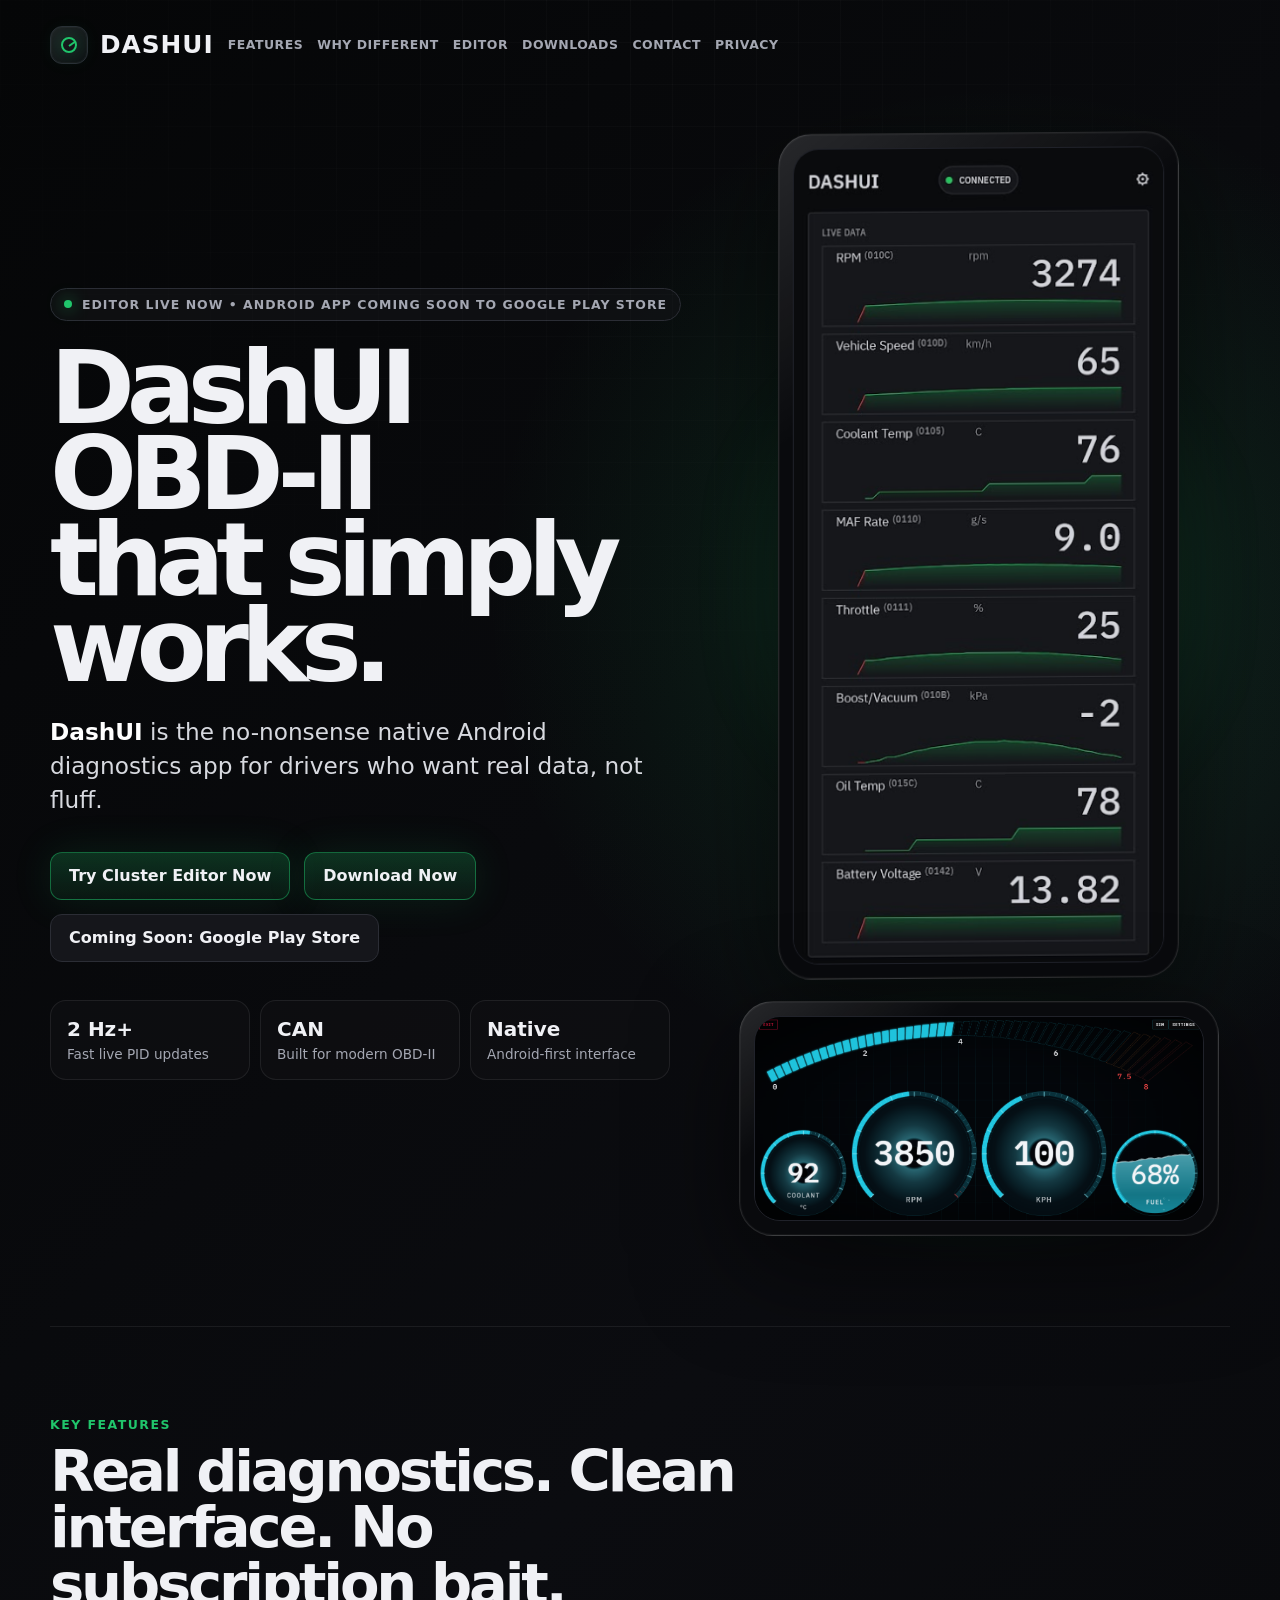
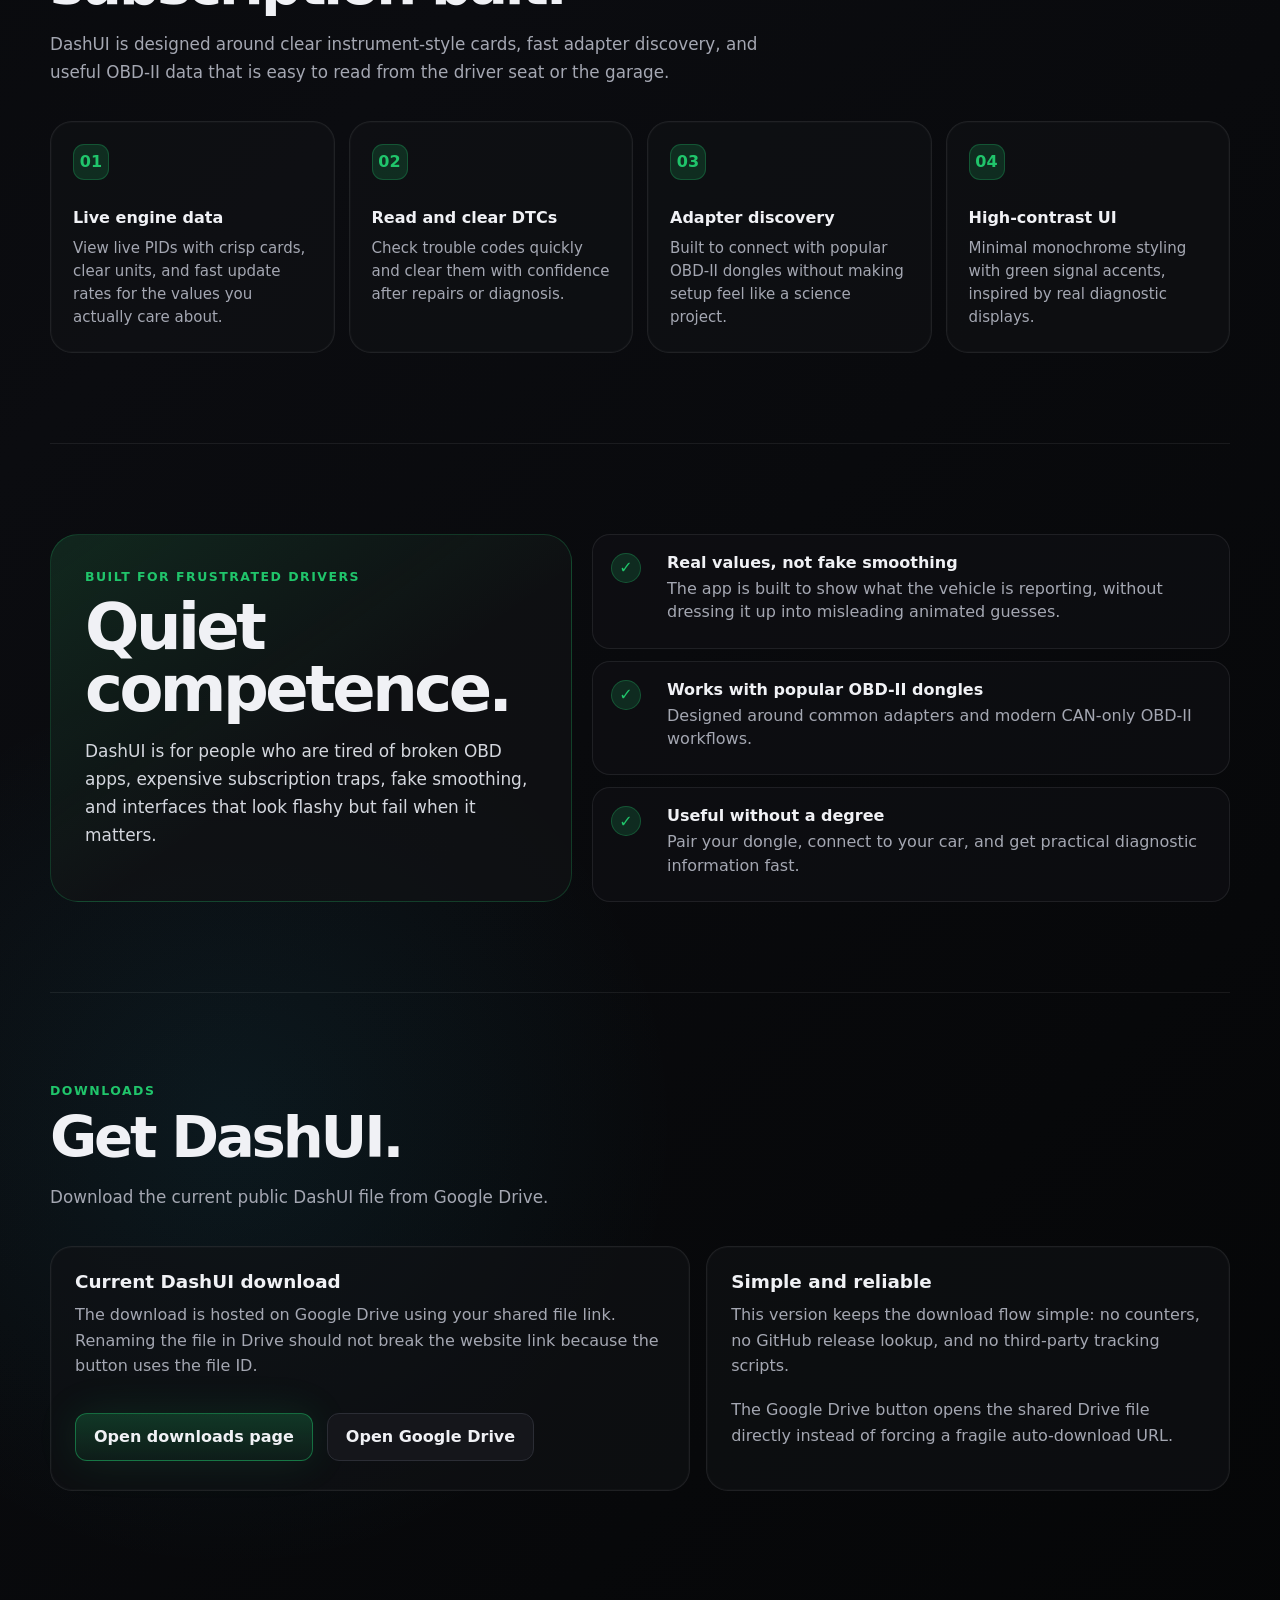
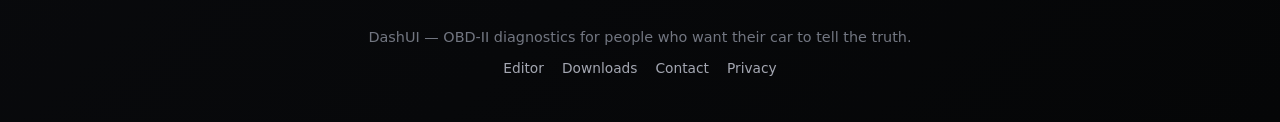
==== index.html @ c62be1a9 "Backup before website redesign - greyscale theme unification" ====
<!DOCTYPE html>
<html lang="en">
<head>
  <meta charset="UTF-8" />
  <meta name="viewport" content="width=device-width, initial-scale=1.0" />
  <title>DashUI — OBD-II Diagnostics</title>
  <meta name="description" content="DashUI is a native Android OBD-II diagnostics app coming soon to Google Play Store." />
  <style>
    :root {
      --bg: #08090b;
      --panel: #111216;
      --panel-2: #17181d;
      --line: #2b2d35;
      --line-soft: rgba(255,255,255,0.08);
      --text: #f0f1f5;
      --muted: #a4a7b2;
      --dim: #727681;
      --green: #20c56b;
      --green-soft: rgba(32,197,107,0.17);
      --cyan: #2fc8ef;
      --cyan-soft: rgba(47,200,239,.16);
      --red: #ef4a4a;
      --shadow: 0 30px 100px rgba(0,0,0,.55);
      --radius: 22px;
    }

    * { box-sizing: border-box; }
    html { scroll-behavior: auto; }

    body {
      margin: 0;
      min-height: 100vh;
      font-family: Inter, ui-sans-serif, system-ui, -apple-system, BlinkMacSystemFont, "Segoe UI", Roboto, Arial, sans-serif;
      color: var(--text);
      background:
        radial-gradient(circle at 78% 18%, rgba(32,197,107,.16), transparent 32rem),
        radial-gradient(circle at 18% 82%, rgba(47,200,239,.08), transparent 28rem),
        linear-gradient(135deg, #050607 0%, #0b0c10 45%, #050607 100%);
      overflow-x: hidden;
    }

    body::before {
      content: "";
      position: fixed;
      inset: 0;
      pointer-events: none;
      background-image:
        linear-gradient(rgba(255,255,255,.025) 1px, transparent 1px),
        linear-gradient(90deg, rgba(255,255,255,.025) 1px, transparent 1px);
      background-size: 42px 42px;
      mask-image: radial-gradient(circle at top, black, transparent 78%);
    }

    button, .button, [role="button"] {
      pointer-events: none !important;
      cursor: default !important;
      text-decoration: none;
      transition: none !important;
      transform: none !important;
      user-select: none;
      color: inherit;
    }

    a {
      color: inherit;
      text-decoration: none;
    }

    nav a,
    .button[href],
    .footer-links a {
      pointer-events: auto !important;
      cursor: pointer !important;
      user-select: auto;
      transition: none !important;
      transform: none !important;
    }

    nav a.active,
    nav a:hover,
    .footer-links a:hover {
      color: var(--green);
    }

    .page {
      width: min(1180px, calc(100% - 36px));
      margin: 0 auto;
    }

    header {
      display: flex;
      align-items: center;
      justify-content: flex-start;
      gap: 14px;
      padding: 26px 0;
      position: relative;
      z-index: 4;
    }

    .brand {
      display: flex;
      align-items: center;
      gap: 12px;
      letter-spacing: .04em;
      font-weight: 900;
      font-size: clamp(1.3rem, 2vw, 1.55rem);
      line-height: 1;
      flex: 0 0 auto;
    }

    .mark {
      width: 38px;
      height: 38px;
      border: 1px solid var(--line);
      border-radius: 12px;
      background: linear-gradient(145deg, rgba(255,255,255,.07), transparent), #0d0e12;
      display: grid;
      place-items: center;
      box-shadow: inset 0 0 0 1px rgba(255,255,255,.03);
    }

    .mark span {
      width: 16px;
      height: 16px;
      border-radius: 50%;
      border: 2px solid var(--green);
      box-shadow: 0 0 22px rgba(32,197,107,.45);
      position: relative;
    }

    .mark span::after {
      content: "";
      position: absolute;
      left: 50%;
      top: 50%;
      width: 7px;
      height: 2px;
      background: var(--green);
      transform-origin: left center;
      transform: rotate(-35deg);
    }

    nav {
      display: flex;
      flex-wrap: wrap;
      align-items: center;
      justify-content: flex-start;
      gap: 6px 14px;
      color: var(--muted);
      font-size: .78rem;
      line-height: 1;
      max-width: min(650px, calc(100% - 150px));
      font-weight: 850;
      letter-spacing: .04em;
      text-transform: uppercase;
    }

    nav a {
      white-space: nowrap;
    }

    .hero {
      min-height: calc(100vh - 92px);
      display: grid;
      grid-template-columns: 1.02fr .98fr;
      gap: 56px;
      align-items: center;
      padding: 42px 0 90px;
    }

    .eyebrow {
      width: max-content;
      display: flex;
      align-items: center;
      gap: 10px;
      padding: 8px 13px;
      border: 1px solid var(--line);
      border-radius: 999px;
      background: rgba(17,18,22,.72);
      color: var(--muted);
      font-size: .78rem;
      font-weight: 700;
      letter-spacing: .08em;
      text-transform: uppercase;
      margin-bottom: 24px;
    }

    .dot {
      width: 8px;
      height: 8px;
      border-radius: 50%;
      background: var(--green);
      box-shadow: 0 0 16px rgba(32,197,107,.7);
    }

    h1 {
      margin: 0;
      font-size: clamp(3.4rem, 8vw, 7.8rem);
      letter-spacing: -.08em;
      line-height: .84;
      text-transform: none;
    }

    .subline {
      margin: 26px 0 0;
      max-width: 650px;
      color: #d7d9df;
      font-size: clamp(1.1rem, 2vw, 1.45rem);
      line-height: 1.48;
    }

    .subline strong { color: #fff; }

    .actions {
      display: flex;
      flex-wrap: wrap;
      gap: 14px;
      margin-top: 34px;
    }

    .button {
      display: inline-flex;
      align-items: center;
      justify-content: center;
      gap: 10px;
      min-height: 48px;
      padding: 0 18px;
      border-radius: 12px;
      border: 1px solid var(--line);
      background: #15161b;
      color: var(--text);
      font-weight: 750;
    }

    .button.primary {
      border-color: rgba(32,197,107,.46);
      background: linear-gradient(180deg, rgba(32,197,107,.22), rgba(32,197,107,.08));
      box-shadow: 0 0 42px rgba(32,197,107,.12);
    }

    .stats {
      display: grid;
      grid-template-columns: repeat(3, 1fr);
      gap: 10px;
      margin-top: 38px;
      max-width: 620px;
    }

    .stat {
      border: 1px solid var(--line-soft);
      border-radius: 16px;
      padding: 16px;
      background: rgba(17,18,22,.54);
    }

    .stat b {
      display: block;
      font-size: 1.25rem;
      margin-bottom: 4px;
    }

    .stat span {
      display: block;
      color: var(--muted);
      font-size: .85rem;
      line-height: 1.35;
    }

    .preview-stack {
      display: grid;
      gap: 18px;
      align-items: start;
    }

    .phone-wrap {
      display: flex;
      justify-content: center;
      perspective: 1400px;
    }

    .phone-glow { position: relative; }
    .phone-glow::before {
      content: "";
      position: absolute;
      inset: 9% -11% 3%;
      background: radial-gradient(circle, rgba(32,197,107,.2), transparent 62%);
      filter: blur(24px);
      z-index: -1;
    }

    .phone {
      width: min(405px, 86vw);
      border-radius: 34px;
      padding: 14px;
      background: linear-gradient(145deg, rgba(255,255,255,.12), transparent 28%), #090a0d;
      border: 1px solid rgba(255,255,255,.12);
      box-shadow: var(--shadow), inset 0 0 0 1px rgba(255,255,255,.04);
      transform: rotateX(3deg) rotateY(-8deg);
    }

    .screen {
      border-radius: 26px;
      overflow: hidden;
      background: #0a0b0e;
      border: 1px solid #20222a;
      display: block;
      width: 100%;
      height: auto;
    }

    .cluster-card {
      border-radius: 28px;
      padding: 14px;
      background:
        linear-gradient(180deg, rgba(255,255,255,.06), transparent 20%),
        linear-gradient(145deg, rgba(47,200,239,.08), transparent 36%),
        rgba(9,10,13,.96);
      border: 1px solid rgba(47,200,239,.16);
      box-shadow: var(--shadow), inset 0 0 0 1px rgba(255,255,255,.03);
      overflow: hidden;
    }

    .cluster-card img {
      display: block;
      width: 100%;
      height: auto;
      border-radius: 18px;
      border: 1px solid rgba(255,255,255,.04);
      background: #030508;
    }

    .cluster-card img[src*="dashui-phone-cluster-preview"] {
      border: none;
      background: transparent;
      box-shadow: 0 24px 80px rgba(0,0,0,.45);
    }

    .phone.secondary-phone {
      width: min(480px, 96vw);
      transform: none;
    }

    .preview-stack .phone-wrap + .phone-wrap {
      margin-top: 4px;
    }

    .screen.landscape-screen {
      aspect-ratio: 1280 / 583;
      object-fit: cover;
      background: #020508;
    }

    section {
      padding: 90px 0;
      border-top: 1px solid rgba(255,255,255,.07);
    }

    .section-head {
      max-width: 760px;
      margin-bottom: 34px;
    }

    .section-kicker {
      color: var(--green);
      text-transform: uppercase;
      letter-spacing: .12em;
      font-size: .78rem;
      font-weight: 800;
      margin-bottom: 12px;
    }

    h2 {
      margin: 0;
      font-size: clamp(2rem, 4.5vw, 4rem);
      line-height: .98;
      letter-spacing: -.055em;
    }

    .section-head p {
      color: var(--muted);
      font-size: 1.05rem;
      line-height: 1.65;
      margin: 18px 0 0;
    }

    .grid {
      display: grid;
      grid-template-columns: repeat(4, 1fr);
      gap: 14px;
    }

    .feature {
      border: 1px solid var(--line-soft);
      border-radius: var(--radius);
      background: rgba(17,18,22,.62);
      padding: 22px;
      min-height: 220px;
      box-shadow: inset 0 0 0 1px rgba(255,255,255,.02);
    }

    .feature .icon {
      width: 36px;
      height: 36px;
      border-radius: 11px;
      background: var(--green-soft);
      border: 1px solid rgba(32,197,107,.27);
      display: grid;
      place-items: center;
      margin-bottom: 28px;
      color: var(--green);
      font-weight: 900;
    }

    .feature h3 {
      margin: 0 0 10px;
      font-size: 1rem;
    }

    .feature p {
      margin: 0;
      color: var(--muted);
      line-height: 1.55;
      font-size: .94rem;
    }

    .split {
      display: grid;
      grid-template-columns: .9fr 1.1fr;
      gap: 20px;
      align-items: stretch;
    }

    .callout {
      border: 1px solid rgba(32,197,107,.22);
      border-radius: 28px;
      padding: 34px;
      background: linear-gradient(145deg, rgba(32,197,107,.13), transparent 55%), rgba(17,18,22,.72);
    }

    .callout h2 { font-size: clamp(2.2rem, 5vw, 5.2rem); }
    .callout p { color: #d4d7de; line-height: 1.65; font-size: 1.06rem; }

    .bullet-panel {
      display: grid;
      gap: 12px;
    }

    .truth-row {
      display: grid;
      grid-template-columns: 42px 1fr;
      gap: 14px;
      padding: 18px;
      border: 1px solid var(--line-soft);
      border-radius: 18px;
      background: rgba(17,18,22,.55);
    }

    .truth-row b { display: block; margin-bottom: 5px; }
    .truth-row span { color: var(--muted); line-height: 1.48; }

    .check {
      width: 30px;
      height: 30px;
      border-radius: 50%;
      background: var(--green-soft);
      border: 1px solid rgba(32,197,107,.28);
      display: grid;
      place-items: center;
      color: var(--green);
      font-weight: 900;
    }

    .contact-card {
      border-radius: 34px;
      border: 1px solid var(--line-soft);
      background: linear-gradient(145deg, rgba(255,255,255,.07), transparent 40%), #111216;
      padding: clamp(26px, 5vw, 54px);
      text-align: center;
      box-shadow: var(--shadow);
    }

    .coming {
      display: inline-flex;
      align-items: center;
      gap: 10px;
      padding: 9px 14px;
      border-radius: 999px;
      background: rgba(32,197,107,.13);
      border: 1px solid rgba(32,197,107,.3);
      color: #dfffee;
      font-size: .82rem;
      text-transform: uppercase;
      letter-spacing: .08em;
      font-weight: 850;
      margin-bottom: 22px;
    }

    .contact-card h2 { margin-bottom: 18px; }
    .contact-card p {
      max-width: 720px;
      margin: 0 auto 28px;
      color: var(--muted);
      line-height: 1.65;
      font-size: 1.08rem;
    }

    .contact-links {
      display: flex;
      flex-wrap: wrap;
      justify-content: center;
      gap: 12px;
    }

    footer {
      color: var(--dim);
      padding: 34px 0 46px;
      text-align: center;
      font-size: .9rem;
    }

    .footer-links {
      display: flex;
      justify-content: center;
      gap: 18px;
      flex-wrap: wrap;
      margin-top: 12px;
      color: var(--muted);
      font-size: .86rem;
    }


    .download-panel {
      display: grid;
      grid-template-columns: minmax(0, 1.1fr) minmax(260px, 0.9fr);
      gap: 16px;
      align-items: stretch;
    }

    .download-card,
    .download-meta-card {
      border: 1px solid var(--line-soft);
      border-radius: var(--radius);
      background: rgba(17,18,22,.62);
      padding: 24px;
      box-shadow: inset 0 0 0 1px rgba(255,255,255,.02);
    }

    .download-card h3,
    .download-meta-card h3 {
      margin: 0 0 10px;
      font-size: 1.15rem;
    }

    .download-card p,
    .download-meta-card p {
      color: var(--muted);
      line-height: 1.6;
      margin: 0 0 18px;
    }

    .download-stats {
      display: grid;
      grid-template-columns: repeat(2, minmax(0, 1fr));
      gap: 10px;
      margin: 18px 0 0;
    }

    .download-stat {
      border: 1px solid var(--line-soft);
      border-radius: 16px;
      padding: 14px;
      background: rgba(0,0,0,.18);
    }

    .download-stat b {
      display: block;
      font-size: 1.2rem;
      margin-bottom: 3px;
      color: var(--green);
    }

    .download-stat span {
      color: var(--muted);
      font-size: .85rem;
    }

    @media (max-width: 760px) {
      .download-panel { grid-template-columns: 1fr; }
      .download-stats { grid-template-columns: 1fr; }
    }
@media (max-width: 960px) {
      header {
        gap: 12px;
      }

      nav {
        display: flex;
        max-width: calc(100% - 150px);
        gap: 6px 12px;
        font-size: .74rem;
      }

      .hero { grid-template-columns: 1fr; padding-top: 34px; gap: 46px; min-height: auto; }
      .phone { transform: none; }
      .grid { grid-template-columns: repeat(2, 1fr); }
      .split { grid-template-columns: 1fr; }
      .preview-stack { max-width: 780px; margin: 0 auto; }
    }

    @media (max-width: 760px) {
      .hero { padding-bottom: 66px; }
      h1 { font-size: clamp(3rem, 16vw, 5.4rem); }
      .subline { font-size: 1.05rem; }
      .phone { width: min(405px, 94vw); padding: 10px; }
      .cluster-card { padding: 10px; border-radius: 22px; }
    }

    @media (max-width: 620px) {
      .page { width: min(100% - 24px, 1180px); }
      header { padding-top: 18px; }
      .brand { font-size: 1.18rem; }
      nav {
        max-width: calc(100% - 142px);
        gap: 5px 10px;
        font-size: .7rem;
      }
      .stats { grid-template-columns: 1fr; }
      .grid { grid-template-columns: 1fr; }
      section { padding: 64px 0; }
      .actions .button, .contact-links .button { width: 100%; }
    }

    @media (max-width: 500px) {
      header {
        flex-direction: column;
        align-items: flex-start;
        gap: 12px;
      }

      nav {
        max-width: 100%;
        font-size: .72rem;
      }
    }

    @media (max-width: 420px) {
      .page { width: min(100% - 18px, 1180px); }
      .eyebrow { width: 100%; justify-content: center; font-size: .68rem; }
      h1 { font-size: clamp(2.65rem, 17vw, 4.6rem); }
      .phone { width: 100%; }
      .feature, .callout, .truth-row { padding: 18px; }
      .contact-card { border-radius: 24px; }
    }
  

    /* ============== uniform DashUI site header ============== */
    .site-header {
      display: block;
      position: relative;
      top: auto;
      z-index: 40;
      width: 100%;
      padding: 0;
      margin: 0;
      background: transparent;
      border: 0;
      backdrop-filter: none;
      -webkit-backdrop-filter: none;
      box-shadow: none;
      font-family: Inter, ui-sans-serif, system-ui, -apple-system, BlinkMacSystemFont, "Segoe UI", Roboto, Arial, sans-serif;
    }

    .site-header-inner {
      width: min(1180px, calc(100% - 36px));
      max-width: none;
      margin: 0 auto;
      padding: 26px 0;
      display: flex;
      align-items: center;
      justify-content: flex-start;
      gap: 14px;
    }

    .site-brand {
      display: inline-flex;
      align-items: center;
      gap: 12px;
      color: var(--text);
      text-decoration: none;
      letter-spacing: 0.04em;
      font-weight: 900;
      font-size: clamp(1.3rem, 2vw, 1.55rem);
      line-height: 1;
      flex: 0 0 auto;
      white-space: nowrap;
      pointer-events: auto !important;
      cursor: pointer !important;
    }

    .site-mark {
      width: 38px;
      height: 38px;
      border: 1px solid var(--line, var(--divider, #2b2d35));
      border-radius: 12px;
      background: linear-gradient(145deg, rgba(255,255,255,.07), transparent), #0d0e12;
      display: grid;
      place-items: center;
      box-shadow: inset 0 0 0 1px rgba(255,255,255,.03);
      flex: 0 0 auto;
    }

    .site-mark span {
      width: 16px;
      height: 16px;
      border-radius: 50%;
      border: 2px solid var(--green, var(--accent, #20c56b));
      box-shadow: 0 0 22px color-mix(in srgb, var(--green, var(--accent, #20c56b)) 45%, transparent);
      position: relative;
    }

    .site-mark span::after {
      content: "";
      position: absolute;
      left: 50%;
      top: 50%;
      width: 7px;
      height: 2px;
      background: var(--green, var(--accent, #20c56b));
      transform-origin: left center;
      transform: rotate(-35deg);
    }

    .site-nav {
      display: flex;
      flex-wrap: wrap;
      align-items: center;
      justify-content: flex-start;
      gap: 6px 14px;
      max-width: min(650px, calc(100% - 150px));
      color: var(--muted);
      font-size: 0.78rem;
      line-height: 1;
      font-weight: 850;
      letter-spacing: 0.04em;
      text-transform: uppercase;
    }

    .site-nav a {
      display: inline-flex;
      align-items: center;
      color: inherit;
      text-decoration: none;
      white-space: nowrap;
      padding: 0;
      border: 0;
      border-radius: 0;
      background: transparent;
      transition: none;
      transform: none;
    }

    .site-nav a:hover,
    .site-nav a:focus-visible,
    .site-nav a[aria-current="page"] {
      color: var(--green, var(--accent, #20c56b));
      background: transparent;
      outline: none;
    }

    @media (max-width: 960px) {
      .site-header-inner {
        gap: 12px;
      }

      .site-nav {
        max-width: calc(100% - 150px);
        gap: 6px 12px;
        font-size: 0.74rem;
      }
    }

    @media (max-width: 620px) {
      .site-header-inner {
        width: min(100% - 24px, 1180px);
        padding-top: 18px;
      }

      .site-brand {
        font-size: 1.18rem;
      }

      .site-nav {
        max-width: calc(100% - 142px);
        gap: 5px 10px;
        font-size: 0.7rem;
      }
    }

    @media (max-width: 500px) {
      .site-header-inner {
        flex-direction: column;
        align-items: flex-start;
        gap: 12px;
      }

      .site-nav {
        max-width: 100%;
        font-size: 0.72rem;
      }
    }

  </style>
</head>
<body>
  <header class="site-header">
    <div class="site-header-inner" aria-label="Site navigation">
      <a class="site-brand" href="index.html" aria-label="DashUI home">
        <span class="site-mark" aria-hidden="true"><span></span></span>
        <span>DASHUI</span>
      </a>

      <nav class="site-nav" aria-label="Primary navigation">
        <a href="index.html#features">Features</a>
        <a href="index.html#different">Why Different</a>
        <a href="editor.html">Editor</a>
        <a href="downloads.html">Downloads</a>
        <a href="contact.html">Contact</a>
        <a href="privacy.html">Privacy</a>
      </nav>
    </div>
  </header>

  <main id="top" class="page">
    <div class="hero">
      <div class="hero-copy">
        <div class="eyebrow"><span class="dot"></span> Editor live now • Android app coming soon to Google Play Store</div>
        <h1>DashUI OBD-II<br />that simply<br />works.</h1>
        <p class="subline"><strong>DashUI</strong> is the no-nonsense native Android diagnostics app for drivers who want real data, not fluff.</p>
        <div class="actions">
          <a class="button primary" href="editor.html" aria-label="Try the live DashUI OBD-II Cluster Editor now">Try Cluster Editor Now</a>
          <a class="button primary" href="downloads.html" aria-label="Download DashUI OBD-II now">Download Now</a>
          <span class="button">Coming Soon: Google Play Store</span>
        </div>
        <div class="stats" aria-label="DashUI highlights">
          <div class="stat"><b>2 Hz+</b><span>Fast live PID updates</span></div>
          <div class="stat"><b>CAN</b><span>Built for modern OBD-II</span></div>
          <div class="stat"><b>Native</b><span>Android-first interface</span></div>
        </div>
      </div>

      <div class="preview-stack" aria-label="DashUI previews">
        <div class="phone-wrap" aria-label="DashUI app screen preview">
          <div class="phone-glow">
            <div class="phone">
              <img class="screen" src="[data-uri]" alt="DashUI app screen preview" loading="eager" decoding="async" />
            </div>
          </div>
        </div>
        <div class="phone-wrap" aria-label="DashUI landscape cluster preview on a simulated phone">
          <div class="phone-glow">
            <div class="phone secondary-phone">
              <img class="screen landscape-screen" src="[data-uri]" alt="DashUI OBD-II cluster preview shown on a simulated phone screen" loading="eager" decoding="async" />
            </div>
          </div>
        </div>
      </div>
    </div>

    <section id="features">
      <div class="section-head">
        <div class="section-kicker">Key features</div>
        <h2>Real diagnostics. Clean interface. No subscription bait.</h2>
        <p>DashUI is designed around clear instrument-style cards, fast adapter discovery, and useful OBD-II data that is easy to read from the driver seat or the garage.</p>
      </div>
      <div class="grid">
        <article class="feature">
          <div class="icon">01</div>
          <h3>Live engine data</h3>
          <p>View live PIDs with crisp cards, clear units, and fast update rates for the values you actually care about.</p>
        </article>
        <article class="feature">
          <div class="icon">02</div>
          <h3>Read and clear DTCs</h3>
          <p>Check trouble codes quickly and clear them with confidence after repairs or diagnosis.</p>
        </article>
        <article class="feature">
          <div class="icon">03</div>
          <h3>Adapter discovery</h3>
          <p>Built to connect with popular OBD-II dongles without making setup feel like a science project.</p>
        </article>
        <article class="feature">
          <div class="icon">04</div>
          <h3>High-contrast UI</h3>
          <p>Minimal monochrome styling with green signal accents, inspired by real diagnostic displays.</p>
        </article>
      </div>
    </section>

    <section id="different">
      <div class="split">
        <div class="callout">
          <div class="section-kicker">Built for frustrated drivers</div>
          <h2>Quiet competence.</h2>
          <p>DashUI is for people who are tired of broken OBD apps, expensive subscription traps, fake smoothing, and interfaces that look flashy but fail when it matters.</p>
        </div>
        <div class="bullet-panel">
          <div class="truth-row">
            <div class="check">✓</div>
            <div><b>Real values, not fake smoothing</b><span>The app is built to show what the vehicle is reporting, without dressing it up into misleading animated guesses.</span></div>
          </div>
          <div class="truth-row">
            <div class="check">✓</div>
            <div><b>Works with popular OBD-II dongles</b><span>Designed around common adapters and modern CAN-only OBD-II workflows.</span></div>
          </div>
          <div class="truth-row">
            <div class="check">✓</div>
            <div><b>Useful without a degree</b><span>Pair your dongle, connect to your car, and get practical diagnostic information fast.</span></div>
          </div>
        </div>
      </div>
    </section>

    <section id="downloads">
      <div class="section-head">
        <div class="section-kicker">Downloads</div>
        <h2>Get DashUI.</h2>
        <p>Download the current public DashUI file from Google Drive.</p>
      </div>

      <div class="download-panel">
        <article class="download-card">
          <h3>Current DashUI download</h3>
          <p>The download is hosted on Google Drive using your shared file link. Renaming the file in Drive should not break the website link because the button uses the file ID.</p>
          <div class="actions">
            <a class="button primary" href="downloads.html">Open downloads page</a>
            <a class="button" href="https://drive.google.com/file/d/1bW5C06iUTrKEwmWQu8i_jXo2aPC1j9pJ/view?usp=drive_link" target="_blank" rel="noopener">Open Google Drive</a>
          </div>
        </article>

        <aside class="download-meta-card">
          <h3>Simple and reliable</h3>
          <p>This version keeps the download flow simple: no counters, no GitHub release lookup, and no third-party tracking scripts.</p>
          <p>The Google Drive button opens the shared Drive file directly instead of forcing a fragile auto-download URL.</p>
        </aside>
      </div>
    </section>

  </main>

  <footer class="page">
    <p>DashUI — OBD-II diagnostics for people who want their car to tell the truth.</p>
<div class="footer-links" aria-label="Footer navigation">
      <a href="editor.html">Editor</a>
      <a href="downloads.html">Downloads</a>
      <a href="contact.html">Contact</a>
      <a href="privacy.html">Privacy</a>
    </div>
  </footer>
</body>
</html>
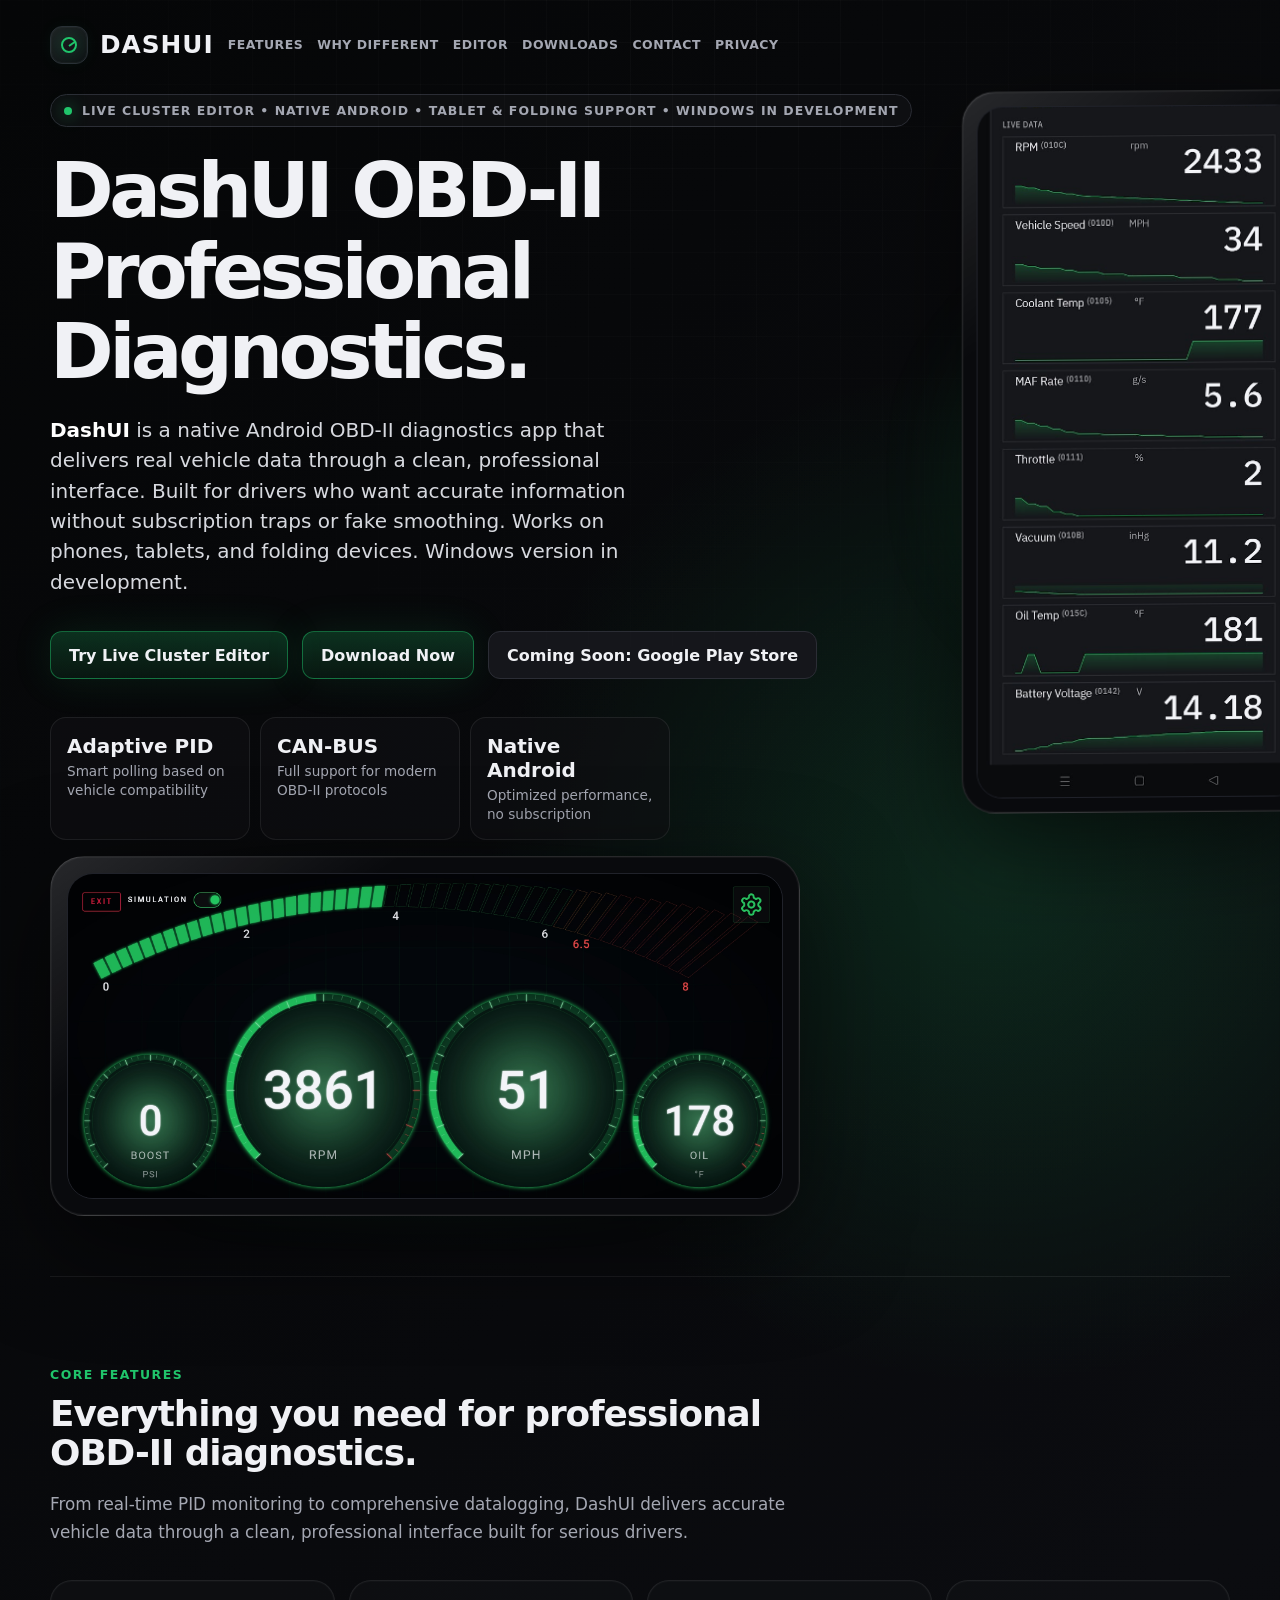
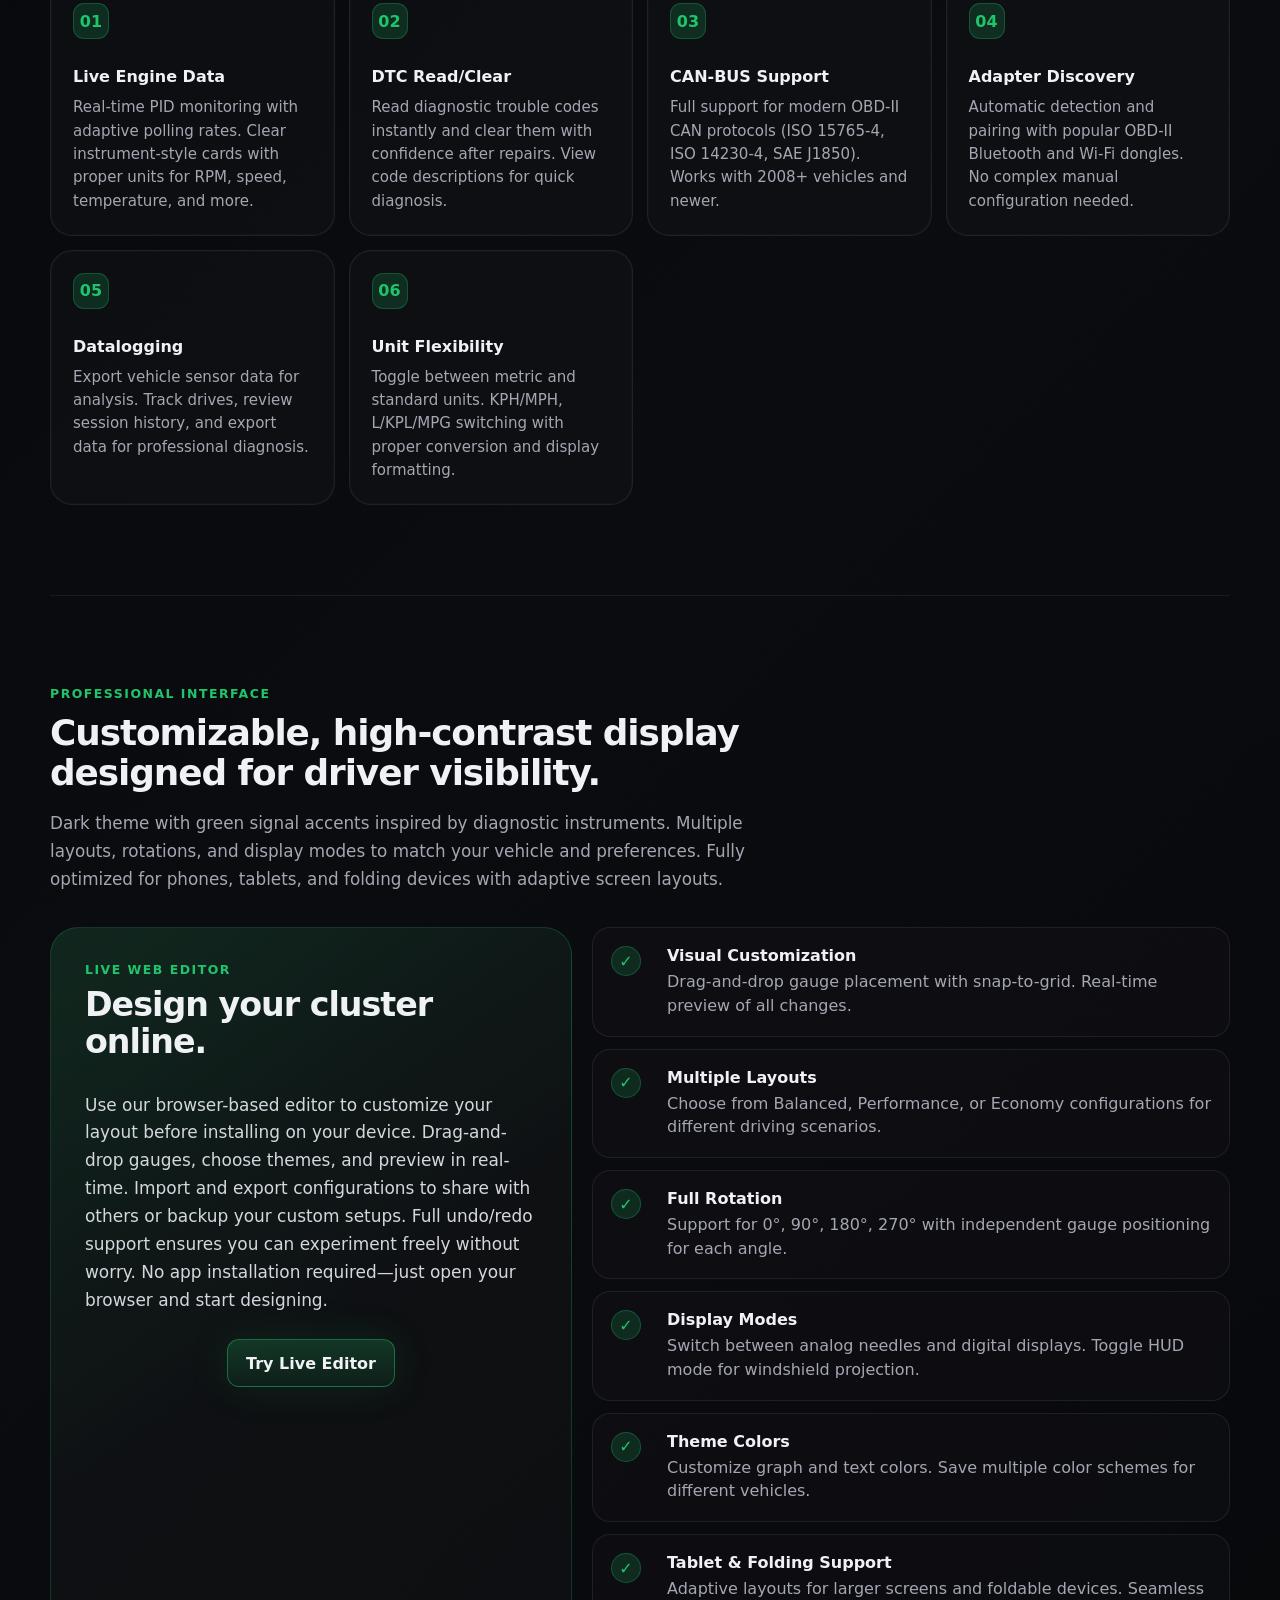
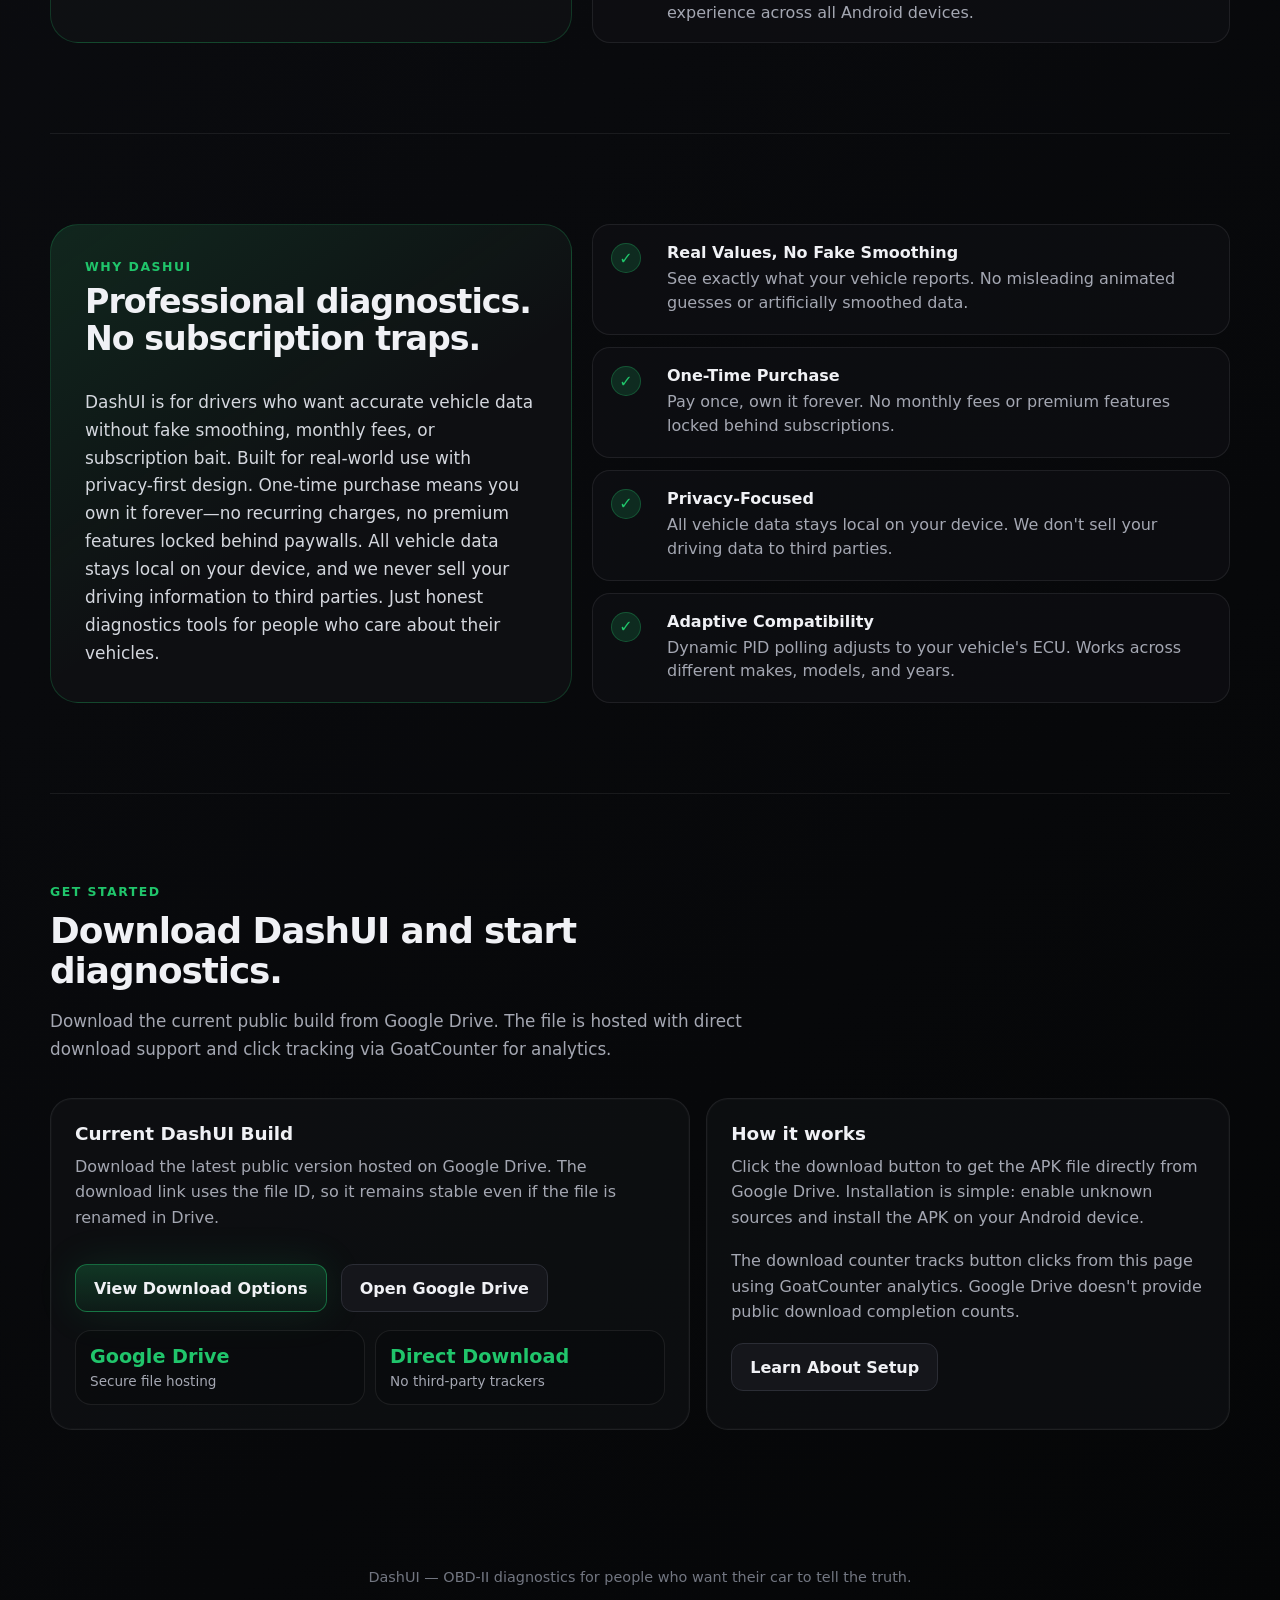
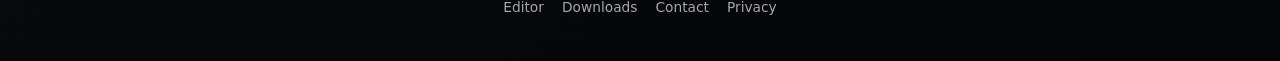
==== commit 8234a2dc: "Redesign website with unified greyscale + green theme - Remove cyan/blue accents, use only green (#2" ====
--- a/index.html
+++ b/index.html
@@ -17,8 +17,6 @@
       --dim: #727681;
       --green: #20c56b;
       --green-soft: rgba(32,197,107,0.17);
-      --cyan: #2fc8ef;
-      --cyan-soft: rgba(47,200,239,.16);
       --red: #ef4a4a;
       --shadow: 0 30px 100px rgba(0,0,0,.55);
       --radius: 22px;
@@ -33,8 +31,7 @@
       font-family: Inter, ui-sans-serif, system-ui, -apple-system, BlinkMacSystemFont, "Segoe UI", Roboto, Arial, sans-serif;
       color: var(--text);
       background:
-        radial-gradient(circle at 78% 18%, rgba(32,197,107,.16), transparent 32rem),
-        radial-gradient(circle at 18% 82%, rgba(47,200,239,.08), transparent 28rem),
+        radial-gradient(circle at 78% 18%, rgba(32,197,107,0.16), transparent 32rem),
         linear-gradient(135deg, #050607 0%, #0b0c10 45%, #050607 100%);
       overflow-x: hidden;
     }
@@ -160,12 +157,51 @@
     }
 
     .hero {
-      min-height: calc(100vh - 92px);
-      display: grid;
-      grid-template-columns: 1.02fr .98fr;
-      gap: 56px;
-      align-items: center;
-      padding: 42px 0 90px;
+      min-height: auto;
+      display: grid;
+      grid-template-columns: 1.1fr 0.9fr;
+      gap: 24px;
+      align-items: start;
+      padding: 12px 0 72px;
+    }
+
+    .hero-copy {
+      margin-bottom: -12px;
+      margin-top: -8px;
+    }
+    .landscape-preview {
+      display: flex;
+      justify-content: flex-start;
+      margin-top: -20px;
+      max-width: 850px;
+    }
+
+    .landscape-phone {
+      width: min(750px, 85vw);
+      border-radius: 34px;
+      padding: 16px;
+      background: linear-gradient(145deg, rgba(255,255,255,.12), transparent 28%), #090a0d;
+      border: 1px solid rgba(255,255,255,.12);
+      box-shadow: var(--shadow), inset 0 0 0 1px rgba(255,255,255,.04);
+      transform: none;
+    }
+
+
+    .preview-stack {
+      display: grid;
+      gap: 18px;
+      align-items: start;
+      margin-top: -12px;
+    }
+
+    .phone-wrap {
+      display: flex;
+      justify-content: center;
+      perspective: 1400px;
+    }
+
+    .phone-wrap + .phone-wrap {
+      margin-top: 8px;
     }
 
     .eyebrow {
@@ -195,18 +231,39 @@
 
     h1 {
       margin: 0;
-      font-size: clamp(3.4rem, 8vw, 7.8rem);
-      letter-spacing: -.08em;
-      line-height: .84;
+      font-size: clamp(2.8rem, 6vw, 5.2rem);
+      letter-spacing: -0.06em;
+      line-height: 1.05;
       text-transform: none;
     }
 
+    .hero-copy {
+      padding-right: 24px;
+    }
+    .landscape-preview {
+      display: flex;
+      justify-content: flex-start;
+      margin-top: 16px;
+      max-width: 850px;
+    }
+
+    .landscape-phone {
+      width: min(750px, 85vw);
+      border-radius: 34px;
+      padding: 16px;
+      background: linear-gradient(145deg, rgba(255,255,255,.12), transparent 28%), #090a0d;
+      border: 1px solid rgba(255,255,255,.12);
+      box-shadow: var(--shadow), inset 0 0 0 1px rgba(255,255,255,.04);
+      transform: none;
+    }
+
+
     .subline {
-      margin: 26px 0 0;
-      max-width: 650px;
+      margin: 22px 0 0;
+      max-width: 620px;
       color: #d7d9df;
-      font-size: clamp(1.1rem, 2vw, 1.45rem);
-      line-height: 1.48;
+      font-size: clamp(1rem, 1.8vw, 1.25rem);
+      line-height: 1.52;
     }
 
     .subline strong { color: #fff; }
@@ -270,12 +327,18 @@
       display: grid;
       gap: 18px;
       align-items: start;
+      margin-top: -12px;
     }
 
     .phone-wrap {
       display: flex;
+      justify-content: flex-start;
+      perspective: 1400px;
+    }
+
+    .phone-wrap + .phone-wrap {
+      margin-top: 8px;
       justify-content: center;
-      perspective: 1400px;
     }
 
     .phone-glow { position: relative; }
@@ -283,19 +346,29 @@
       content: "";
       position: absolute;
       inset: 9% -11% 3%;
-      background: radial-gradient(circle, rgba(32,197,107,.2), transparent 62%);
+      background: radial-gradient(circle, rgba(32,197,107,0.25), transparent 62%);
       filter: blur(24px);
       z-index: -1;
     }
 
     .phone {
-      width: min(405px, 86vw);
+      width: min(357px, 75vw);
       border-radius: 34px;
       padding: 14px;
       background: linear-gradient(145deg, rgba(255,255,255,.12), transparent 28%), #090a0d;
       border: 1px solid rgba(255,255,255,.12);
       box-shadow: var(--shadow), inset 0 0 0 1px rgba(255,255,255,.04);
       transform: rotateX(3deg) rotateY(-8deg);
+    }
+
+    .landscape-phone {
+      width: min(750px, 85vw);
+      border-radius: 34px;
+      padding: 16px;
+      background: linear-gradient(145deg, rgba(255,255,255,.12), transparent 28%), #090a0d;
+      border: 1px solid rgba(255,255,255,.12);
+      box-shadow: var(--shadow), inset 0 0 0 1px rgba(255,255,255,.04);
+      transform: none;
     }
 
     .screen {
@@ -312,11 +385,11 @@
       border-radius: 28px;
       padding: 14px;
       background:
-        linear-gradient(180deg, rgba(255,255,255,.06), transparent 20%),
-        linear-gradient(145deg, rgba(47,200,239,.08), transparent 36%),
-        rgba(9,10,13,.96);
-      border: 1px solid rgba(47,200,239,.16);
-      box-shadow: var(--shadow), inset 0 0 0 1px rgba(255,255,255,.03);
+        linear-gradient(180deg, rgba(255,255,255,0.06), transparent 20%),
+        linear-gradient(145deg, rgba(32,197,107,0.08), transparent 36%),
+        rgba(9,10,13,0.96);
+      border: 1px solid rgba(32,197,107,0.16);
+      box-shadow: var(--shadow), inset 0 0 0 1px rgba(255,255,255,0.03);
       overflow: hidden;
     }
 
@@ -336,7 +409,7 @@
     }
 
     .phone.secondary-phone {
-      width: min(480px, 96vw);
+      width: min(780px, 96vw);
       transform: none;
     }
 
@@ -371,9 +444,9 @@
 
     h2 {
       margin: 0;
-      font-size: clamp(2rem, 4.5vw, 4rem);
-      line-height: .98;
-      letter-spacing: -.055em;
+      font-size: clamp(1.4rem, 2.8vw, 2.4rem);
+      line-height: 1.1;
+      letter-spacing: -0.03em;
     }
 
     .section-head p {
@@ -435,9 +508,29 @@
       border-radius: 28px;
       padding: 34px;
       background: linear-gradient(145deg, rgba(32,197,107,.13), transparent 55%), rgba(17,18,22,.72);
-    }
-
-    .callout h2 { font-size: clamp(2.2rem, 5vw, 5.2rem); }
+      display: flex;
+      flex-direction: column;
+    }
+
+    .callout .section-kicker {
+      margin-bottom: 10px;
+    }
+
+    .callout h2 {
+      margin-bottom: 14px;
+    }
+
+    .callout p {
+      margin-bottom: 0;
+    }
+
+    .callout .actions {
+      display: flex;
+      justify-content: center;
+      margin-top: 24px;
+    }
+
+    .callout h2 { font-size: clamp(1.4rem, 2.6vw, 2.2rem); line-height: 1.1; }
     .callout p { color: #d4d7de; line-height: 1.65; font-size: 1.06rem; }
 
     .bullet-panel {
@@ -833,33 +926,34 @@
   <main id="top" class="page">
     <div class="hero">
       <div class="hero-copy">
-        <div class="eyebrow"><span class="dot"></span> Editor live now • Android app coming soon to Google Play Store</div>
-        <h1>DashUI OBD-II<br />that simply<br />works.</h1>
-        <p class="subline"><strong>DashUI</strong> is the no-nonsense native Android diagnostics app for drivers who want real data, not fluff.</p>
+        <div class="eyebrow"><span class="dot"></span> Live Cluster Editor • Native Android • Tablet & Folding Support • Windows in Development</div>
+        <h1>DashUI OBD-II<br />Professional<br />Diagnostics.</h1>
+        <p class="subline"><strong>DashUI</strong> is a native Android OBD-II diagnostics app that delivers real vehicle data through a clean, professional interface. Built for drivers who want accurate information without subscription traps or fake smoothing. Works on phones, tablets, and folding devices. Windows version in development.</p>
         <div class="actions">
-          <a class="button primary" href="editor.html" aria-label="Try the live DashUI OBD-II Cluster Editor now">Try Cluster Editor Now</a>
-          <a class="button primary" href="downloads.html" aria-label="Download DashUI OBD-II now">Download Now</a>
+          <a class="button primary" href="editor.html" aria-label="Try the live DashUI OBD-II Cluster Editor">Try Live Cluster Editor</a>
+          <a class="button primary" href="downloads.html" aria-label="Download DashUI OBD-II">Download Now</a>
           <span class="button">Coming Soon: Google Play Store</span>
         </div>
-        <div class="stats" aria-label="DashUI highlights">
-          <div class="stat"><b>2 Hz+</b><span>Fast live PID updates</span></div>
-          <div class="stat"><b>CAN</b><span>Built for modern OBD-II</span></div>
-          <div class="stat"><b>Native</b><span>Android-first interface</span></div>
+        <div class="stats" aria-label="DashUI core capabilities">
+          <div class="stat"><b>Adaptive PID</b><span>Smart polling based on vehicle compatibility</span></div>
+          <div class="stat"><b>CAN-BUS</b><span>Full support for modern OBD-II protocols</span></div>
+          <div class="stat"><b>Native Android</b><span>Optimized performance, no subscription</span></div>
+        </div>
+
+        <div class="landscape-preview" aria-label="DashUI landscape cluster preview">
+          <div class="phone-glow">
+            <div class="phone landscape-phone">
+              <img class="screen landscape-screen" src="Samples/Landscape.png" alt="DashUI landscape view preview" style="object-fit: cover;" loading="eager" decoding="async" />
+            </div>
+          </div>
         </div>
       </div>
 
-      <div class="preview-stack" aria-label="DashUI previews">
-        <div class="phone-wrap" aria-label="DashUI app screen preview">
+      <div class="preview-stack" aria-label="DashUI portrait preview">
+        <div class="phone-wrap" aria-label="DashUI portrait phone preview">
           <div class="phone-glow">
             <div class="phone">
-              <img class="screen" src="[data-uri]" alt="DashUI app screen preview" loading="eager" decoding="async" />
-            </div>
-          </div>
-        </div>
-        <div class="phone-wrap" aria-label="DashUI landscape cluster preview on a simulated phone">
-          <div class="phone-glow">
-            <div class="phone secondary-phone">
-              <img class="screen landscape-screen" src="[data-uri]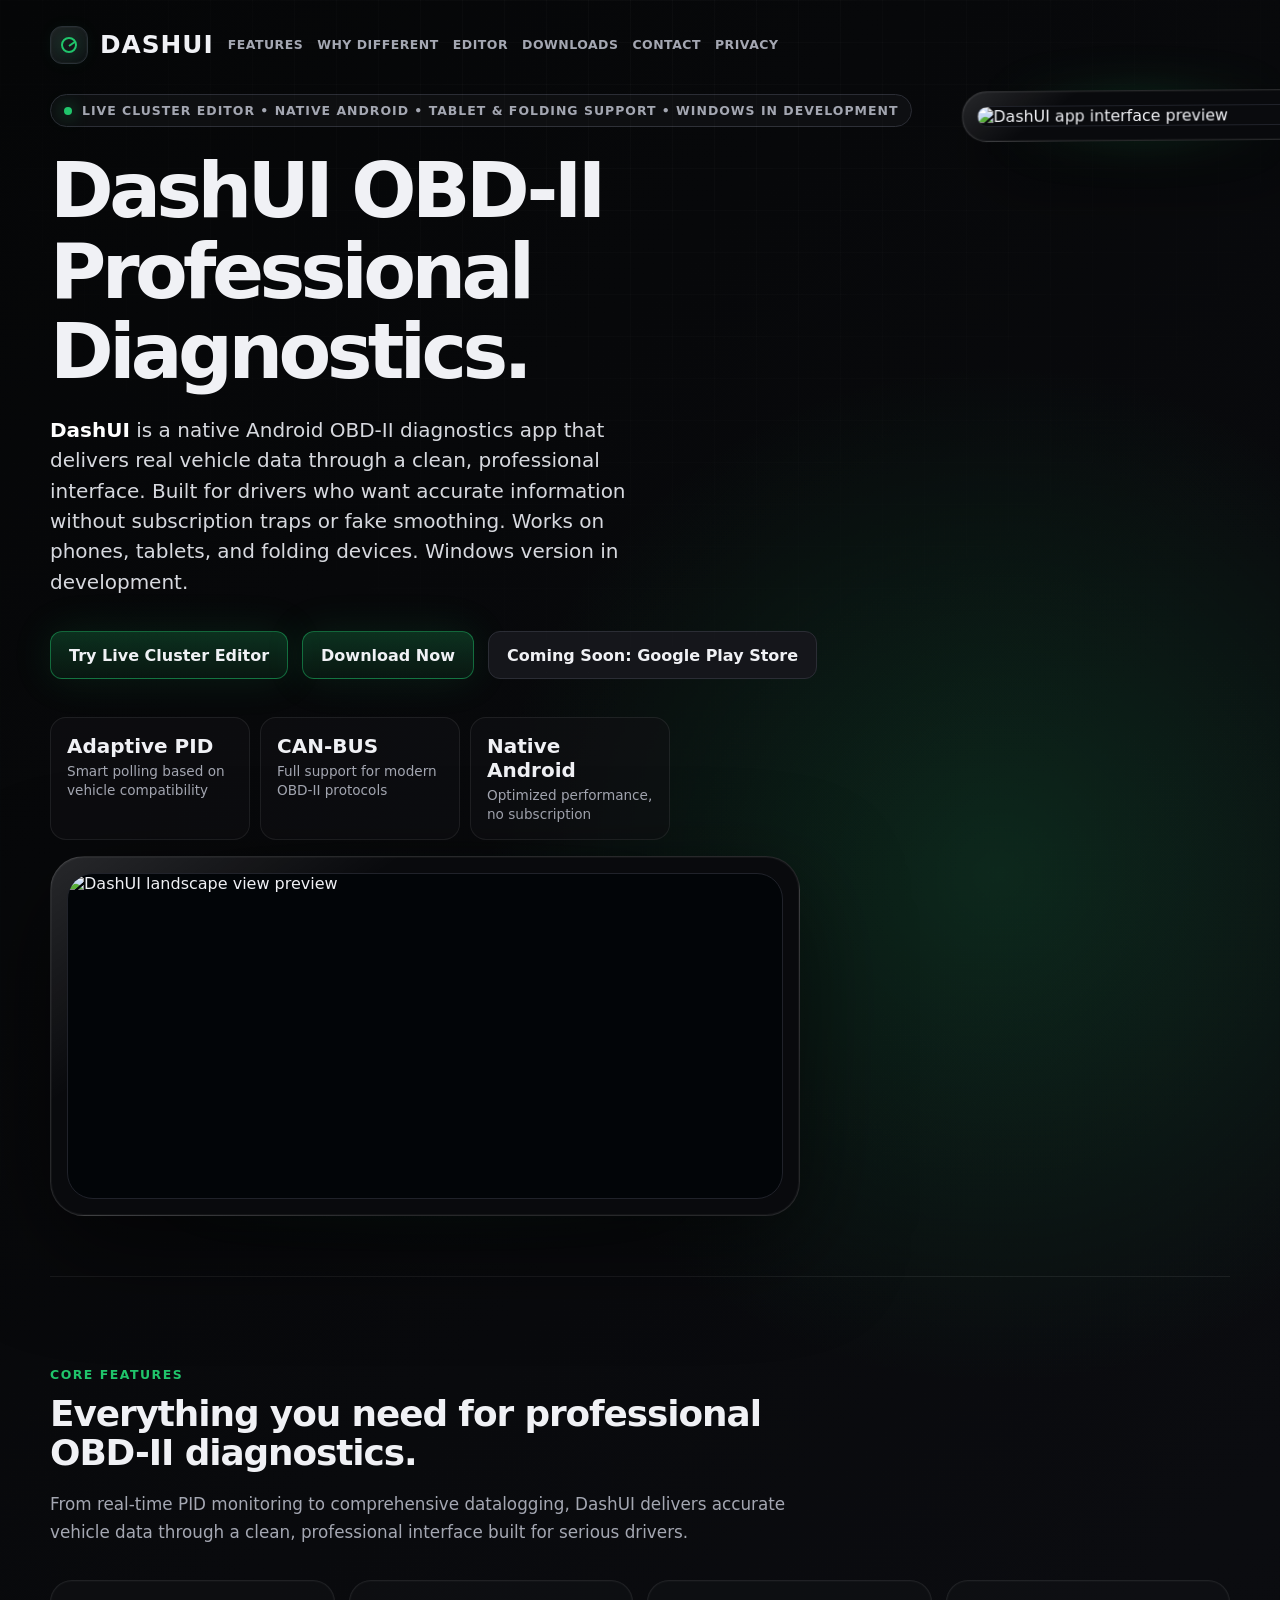
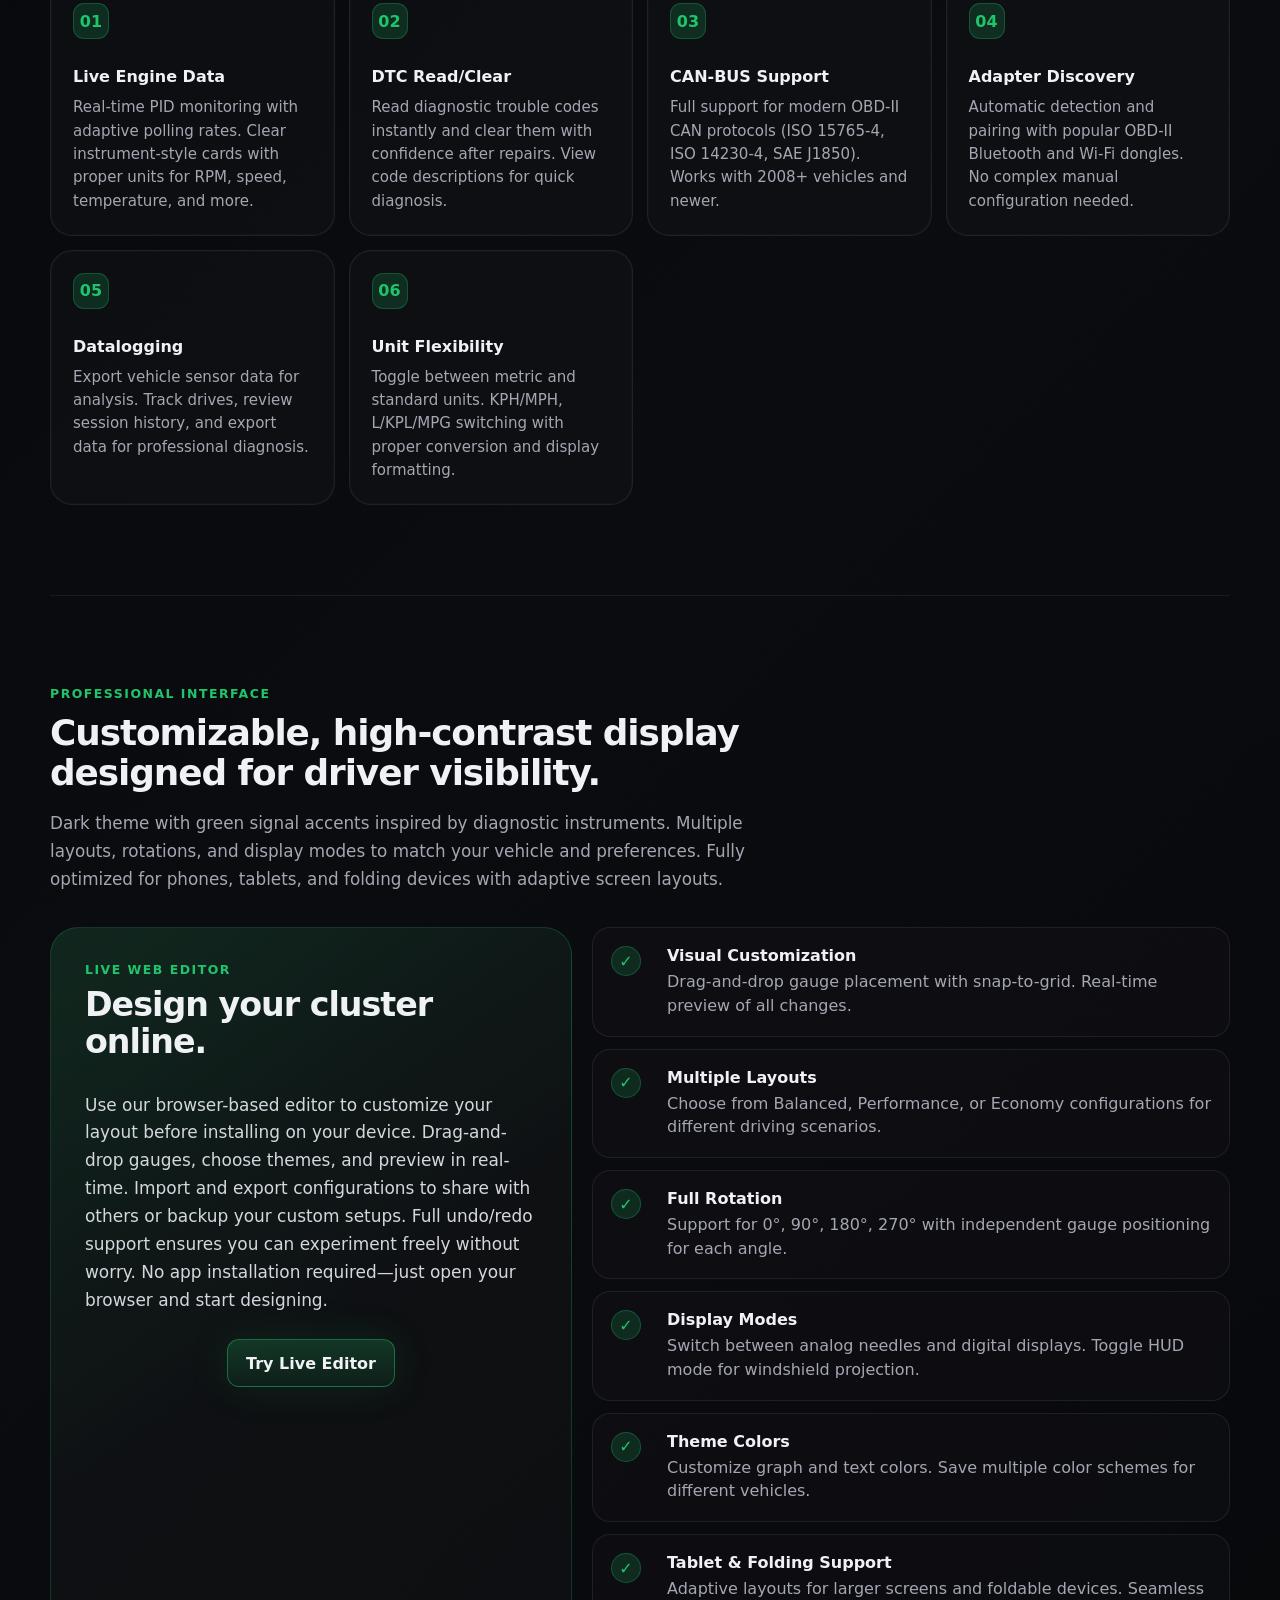
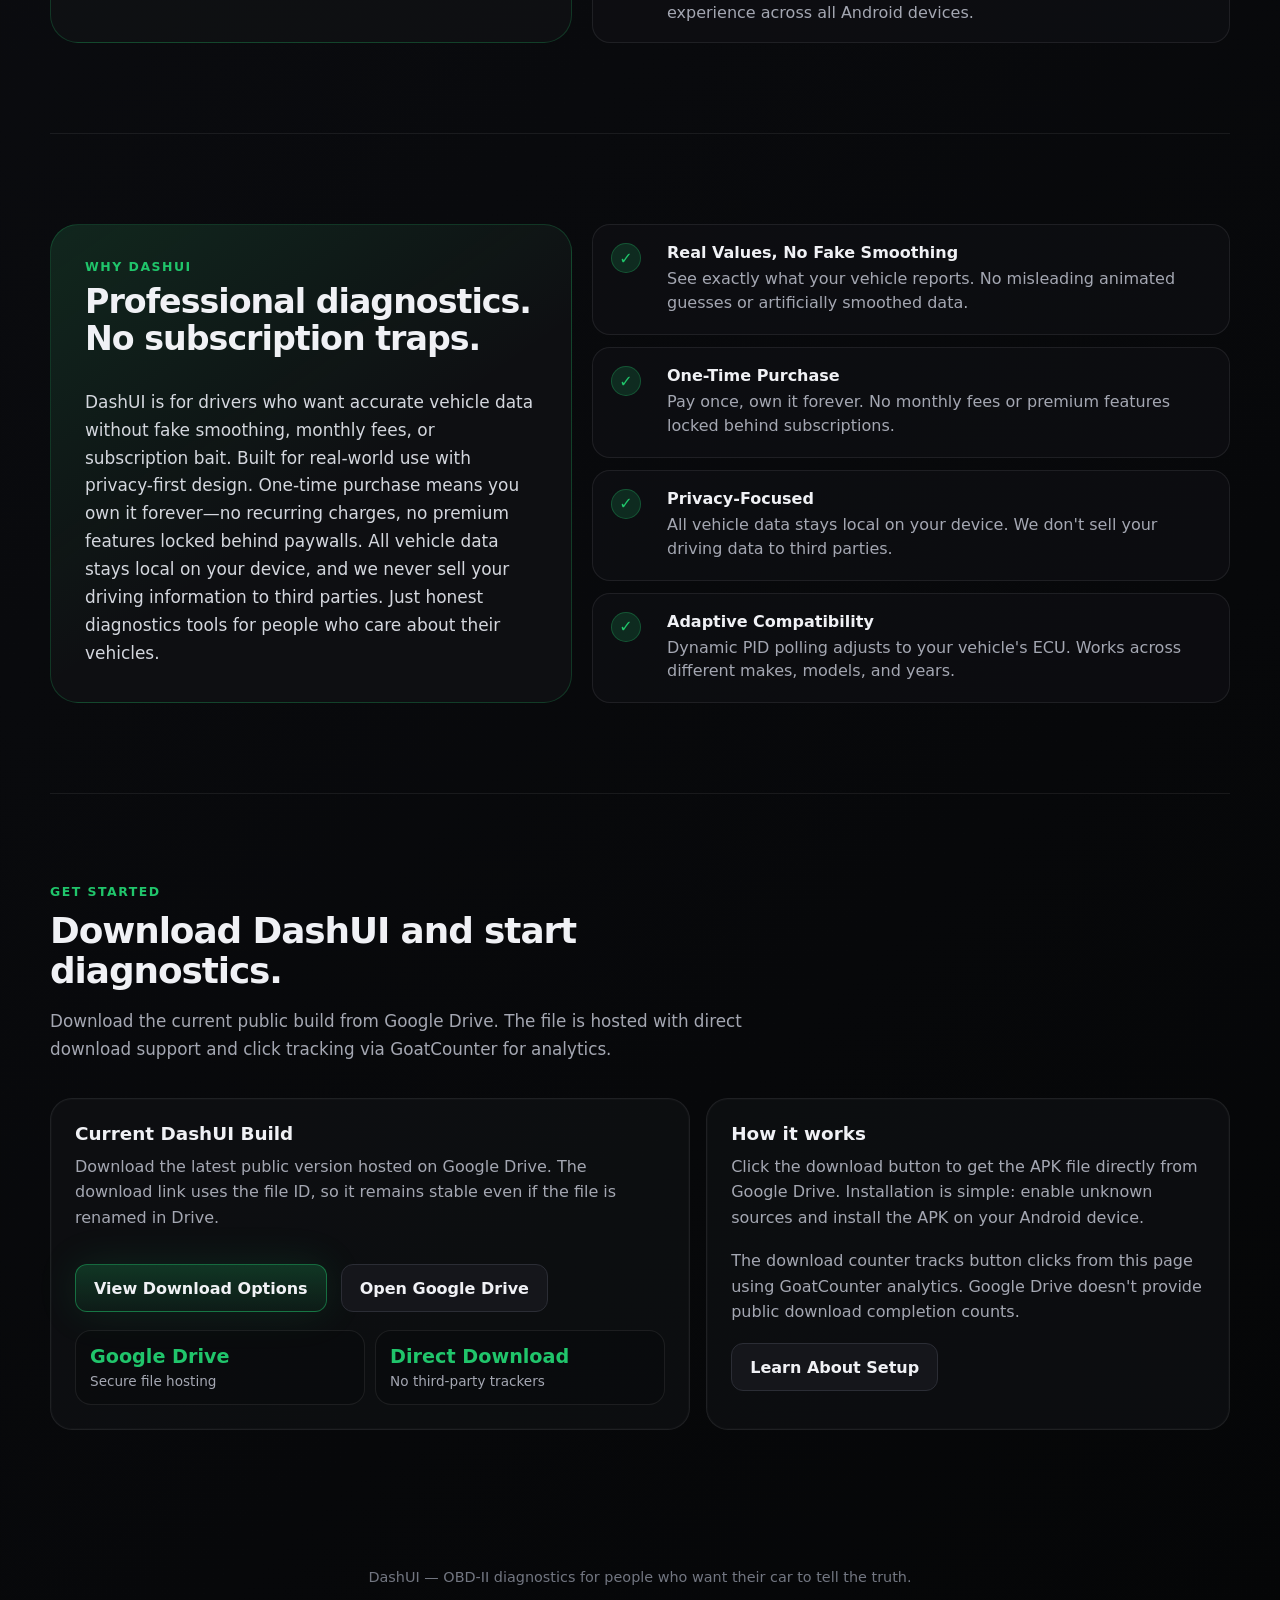
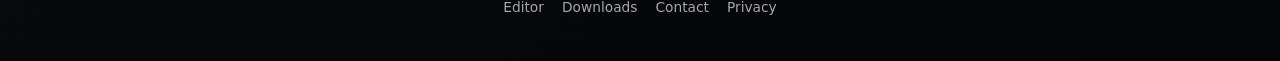
==== commit 9d4b3db6: "Fix homepage image asset paths" ====
--- a/index.html
+++ b/index.html
@@ -943,7 +943,7 @@
         <div class="landscape-preview" aria-label="DashUI landscape cluster preview">
           <div class="phone-glow">
             <div class="phone landscape-phone">
-              <img class="screen landscape-screen" src="Samples/Landscape.png" alt="DashUI landscape view preview" style="object-fit: cover;" loading="eager" decoding="async" />
+              <img class="screen landscape-screen" src="assets/landscape-render-sample.png" alt="DashUI landscape view preview" style="object-fit: cover;" loading="eager" decoding="async" />
             </div>
           </div>
         </div>
@@ -953,7 +953,7 @@
         <div class="phone-wrap" aria-label="DashUI portrait phone preview">
           <div class="phone-glow">
             <div class="phone">
-              <img class="screen" src="Samples/Vertical.png" alt="DashUI app interface preview" style="object-fit: cover;" loading="eager" decoding="async" />
+              <img class="screen" src="assets/dashui-phone-cluster-preview.png" alt="DashUI app interface preview" style="object-fit: cover;" loading="eager" decoding="async" />
             </div>
           </div>
         </div>
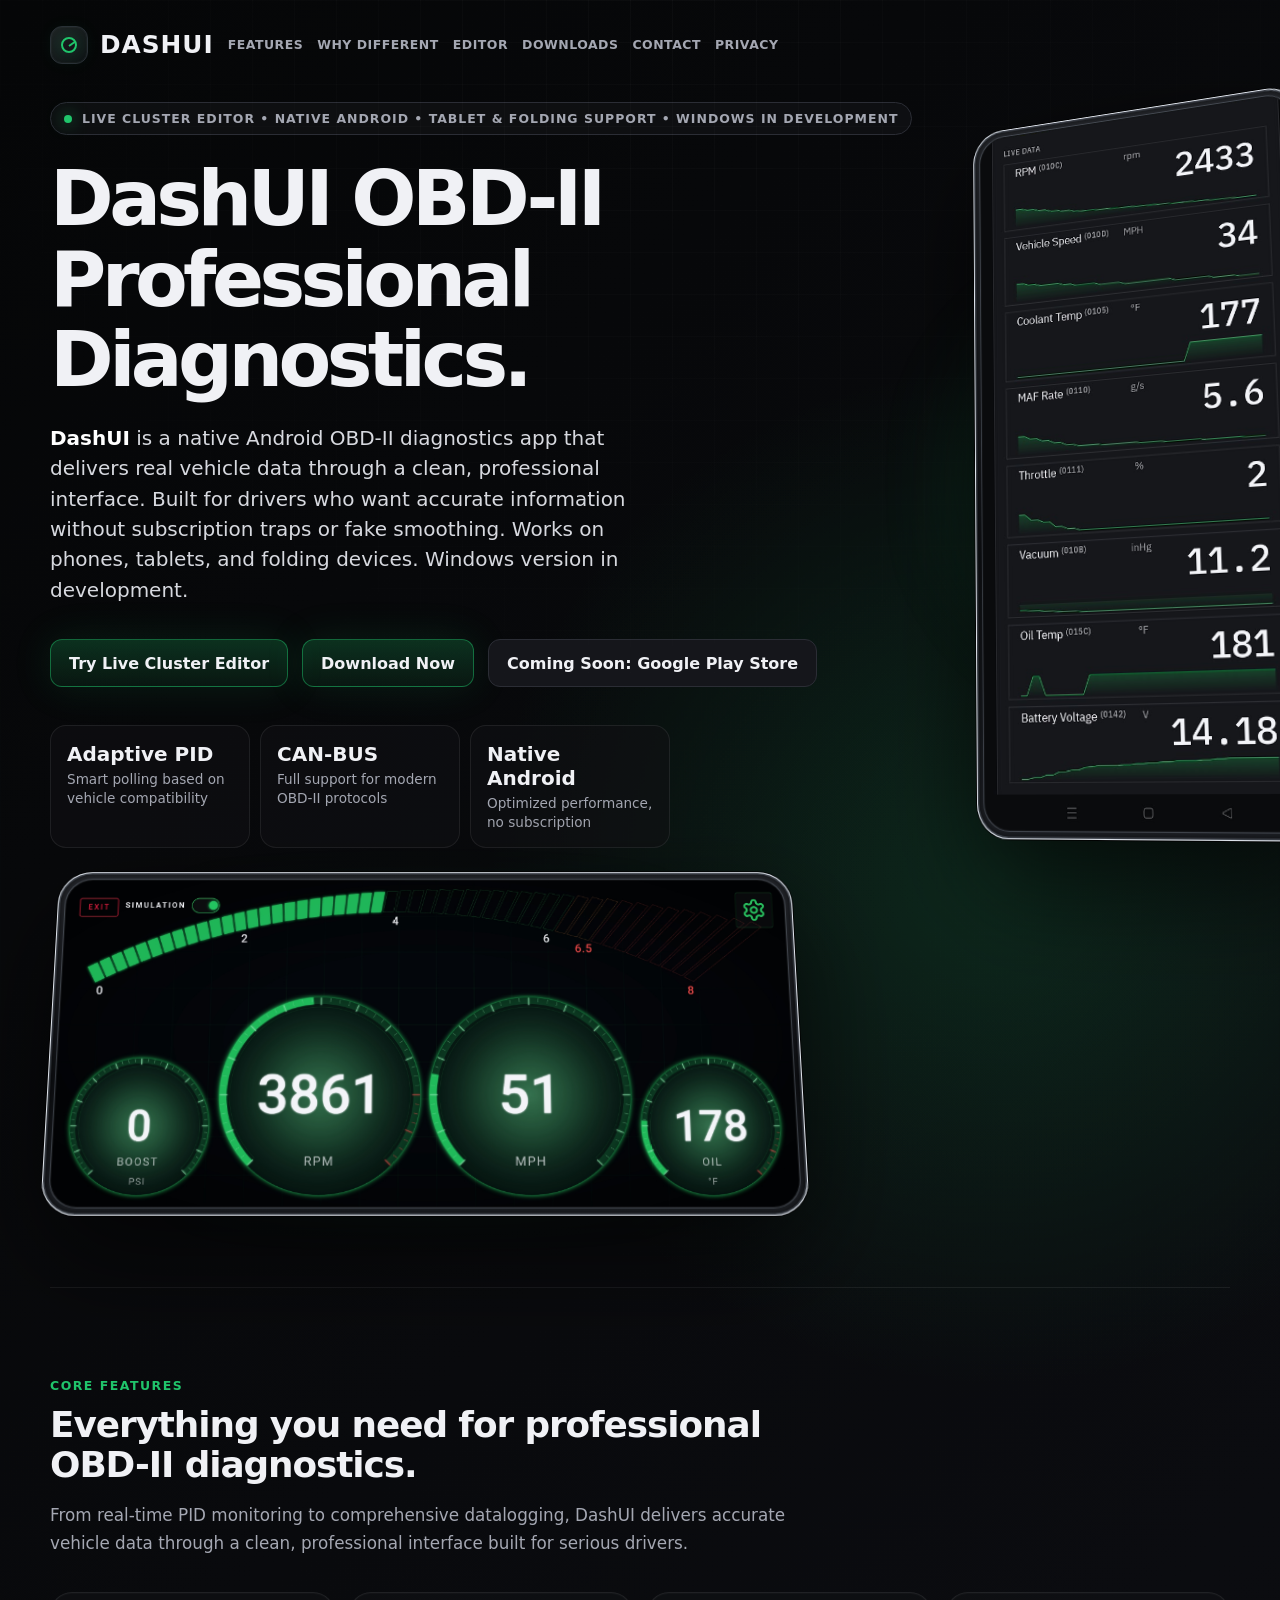
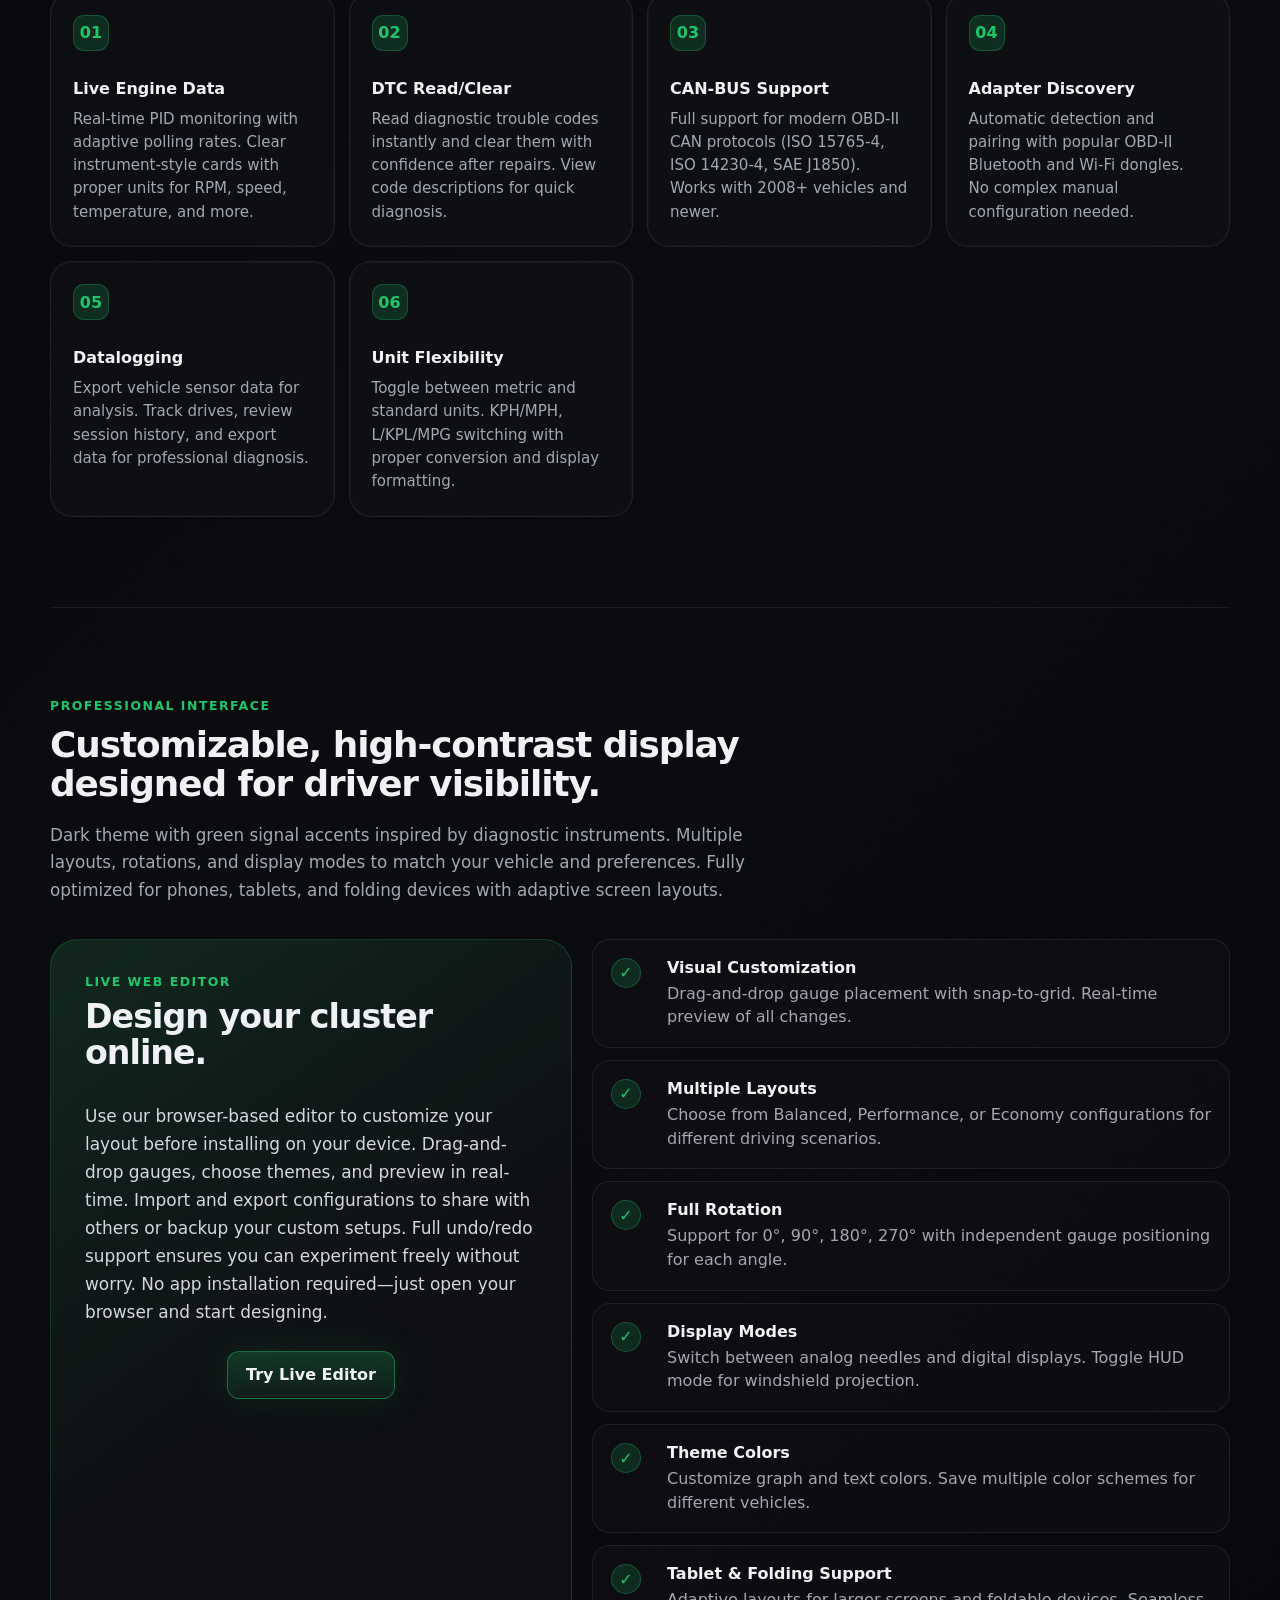
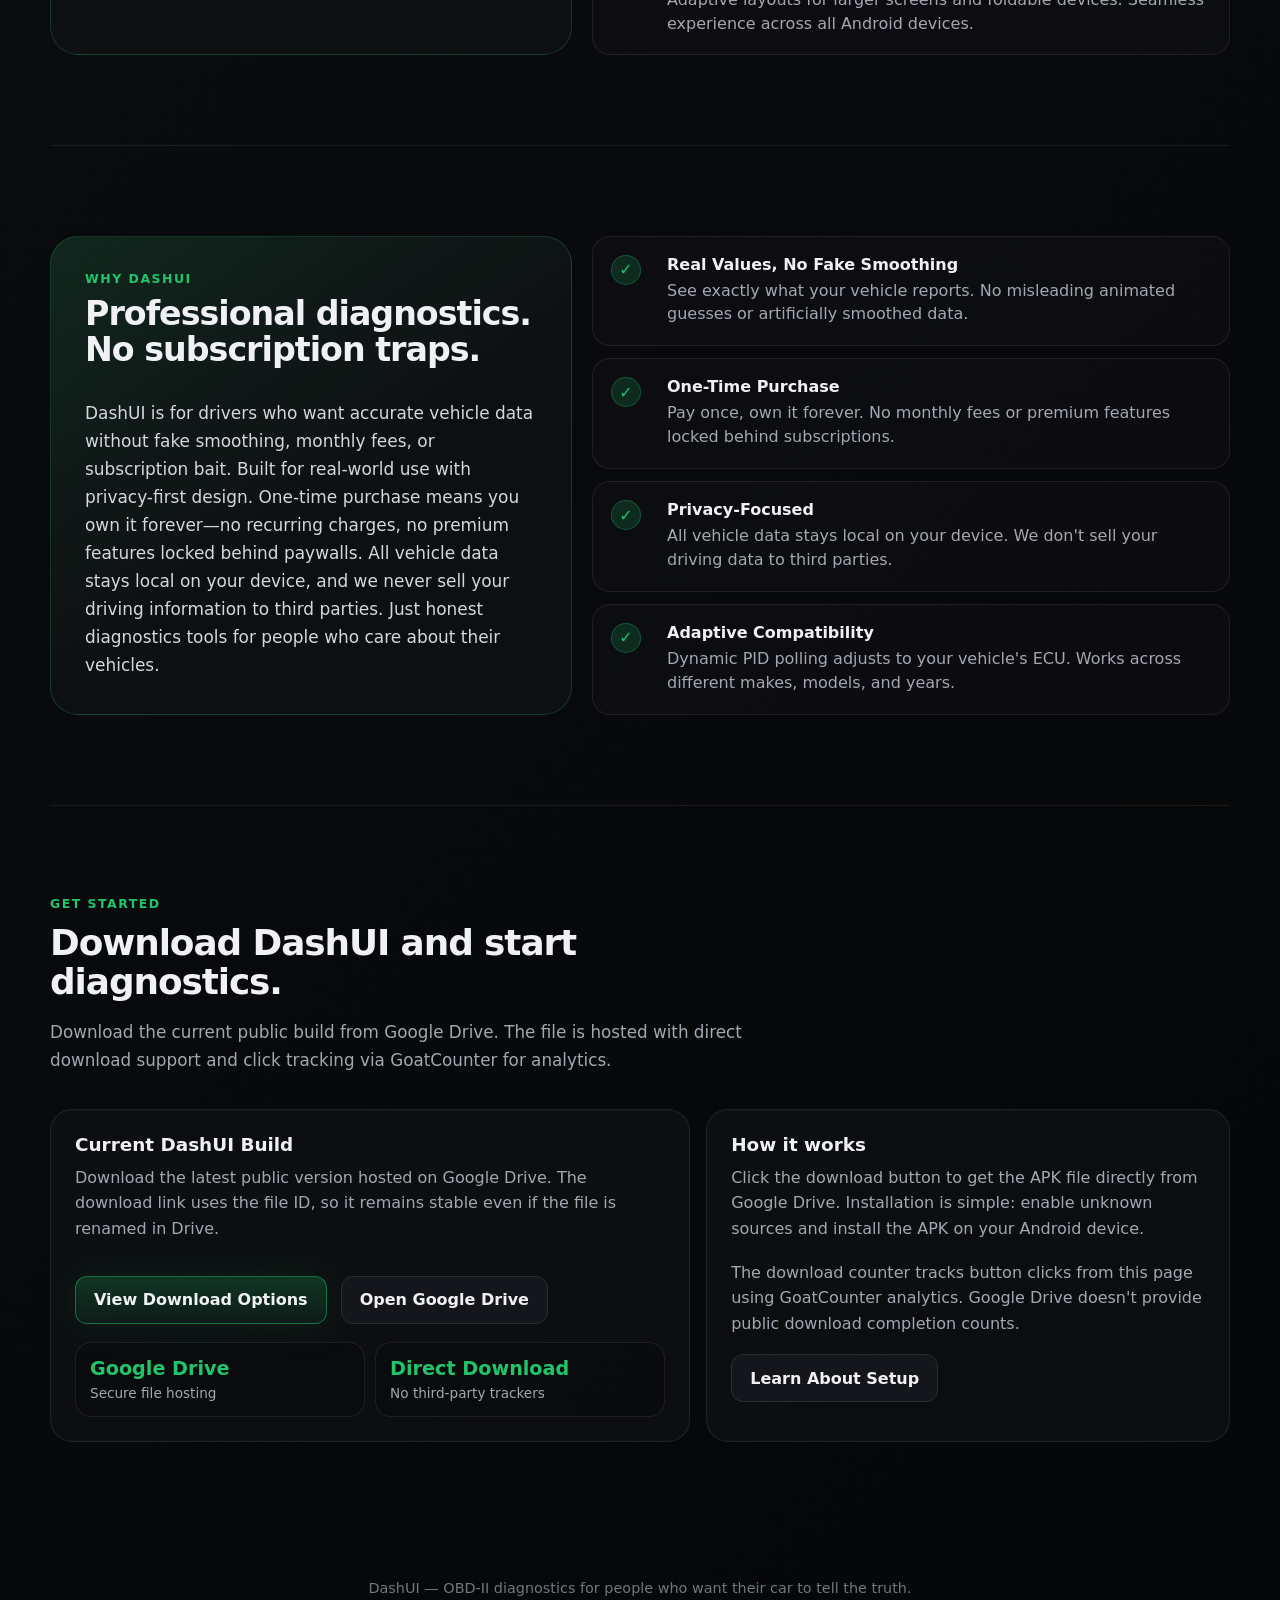
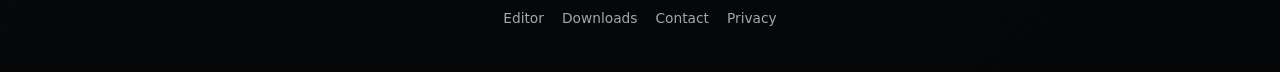
==== commit 8690d500: "Add files via upload" ====
--- a/index.html
+++ b/index.html
@@ -1,1119 +1,1129 @@
-<!DOCTYPE html>
-<html lang="en">
-<head>
-  <meta charset="UTF-8" />
-  <meta name="viewport" content="width=device-width, initial-scale=1.0" />
-  <title>DashUI — OBD-II Diagnostics</title>
-  <meta name="description" content="DashUI is a native Android OBD-II diagnostics app coming soon to Google Play Store." />
-  <style>
-    :root {
-      --bg: #08090b;
-      --panel: #111216;
-      --panel-2: #17181d;
-      --line: #2b2d35;
-      --line-soft: rgba(255,255,255,0.08);
-      --text: #f0f1f5;
-      --muted: #a4a7b2;
-      --dim: #727681;
-      --green: #20c56b;
-      --green-soft: rgba(32,197,107,0.17);
-      --red: #ef4a4a;
-      --shadow: 0 30px 100px rgba(0,0,0,.55);
-      --radius: 22px;
-    }
-
-    * { box-sizing: border-box; }
-    html { scroll-behavior: auto; }
-
-    body {
-      margin: 0;
-      min-height: 100vh;
-      font-family: Inter, ui-sans-serif, system-ui, -apple-system, BlinkMacSystemFont, "Segoe UI", Roboto, Arial, sans-serif;
-      color: var(--text);
-      background:
-        radial-gradient(circle at 78% 18%, rgba(32,197,107,0.16), transparent 32rem),
-        linear-gradient(135deg, #050607 0%, #0b0c10 45%, #050607 100%);
-      overflow-x: hidden;
-    }
-
-    body::before {
-      content: "";
-      position: fixed;
-      inset: 0;
-      pointer-events: none;
-      background-image:
-        linear-gradient(rgba(255,255,255,.025) 1px, transparent 1px),
-        linear-gradient(90deg, rgba(255,255,255,.025) 1px, transparent 1px);
-      background-size: 42px 42px;
-      mask-image: radial-gradient(circle at top, black, transparent 78%);
-    }
-
-    button, .button, [role="button"] {
-      pointer-events: none !important;
-      cursor: default !important;
-      text-decoration: none;
-      transition: none !important;
-      transform: none !important;
-      user-select: none;
-      color: inherit;
-    }
-
-    a {
-      color: inherit;
-      text-decoration: none;
-    }
-
-    nav a,
-    .button[href],
-    .footer-links a {
-      pointer-events: auto !important;
-      cursor: pointer !important;
-      user-select: auto;
-      transition: none !important;
-      transform: none !important;
-    }
-
-    nav a.active,
-    nav a:hover,
-    .footer-links a:hover {
-      color: var(--green);
-    }
-
-    .page {
-      width: min(1180px, calc(100% - 36px));
-      margin: 0 auto;
-    }
-
-    header {
-      display: flex;
-      align-items: center;
-      justify-content: flex-start;
-      gap: 14px;
-      padding: 26px 0;
-      position: relative;
-      z-index: 4;
-    }
-
-    .brand {
-      display: flex;
-      align-items: center;
-      gap: 12px;
-      letter-spacing: .04em;
-      font-weight: 900;
-      font-size: clamp(1.3rem, 2vw, 1.55rem);
-      line-height: 1;
-      flex: 0 0 auto;
-    }
-
-    .mark {
-      width: 38px;
-      height: 38px;
-      border: 1px solid var(--line);
-      border-radius: 12px;
-      background: linear-gradient(145deg, rgba(255,255,255,.07), transparent), #0d0e12;
-      display: grid;
-      place-items: center;
-      box-shadow: inset 0 0 0 1px rgba(255,255,255,.03);
-    }
-
-    .mark span {
-      width: 16px;
-      height: 16px;
-      border-radius: 50%;
-      border: 2px solid var(--green);
-      box-shadow: 0 0 22px rgba(32,197,107,.45);
-      position: relative;
-    }
-
-    .mark span::after {
-      content: "";
-      position: absolute;
-      left: 50%;
-      top: 50%;
-      width: 7px;
-      height: 2px;
-      background: var(--green);
-      transform-origin: left center;
-      transform: rotate(-35deg);
-    }
-
-    nav {
-      display: flex;
-      flex-wrap: wrap;
-      align-items: center;
-      justify-content: flex-start;
-      gap: 6px 14px;
-      color: var(--muted);
-      font-size: .78rem;
-      line-height: 1;
-      max-width: min(650px, calc(100% - 150px));
-      font-weight: 850;
-      letter-spacing: .04em;
-      text-transform: uppercase;
-    }
-
-    nav a {
-      white-space: nowrap;
-    }
-
-    .hero {
-      min-height: auto;
-      display: grid;
-      grid-template-columns: 1.1fr 0.9fr;
-      gap: 24px;
-      align-items: start;
-      padding: 12px 0 72px;
-    }
-
-    .hero-copy {
-      margin-bottom: -12px;
-      margin-top: -8px;
-    }
-    .landscape-preview {
-      display: flex;
-      justify-content: flex-start;
-      margin-top: -20px;
-      max-width: 850px;
-    }
-
-    .landscape-phone {
-      width: min(750px, 85vw);
-      border-radius: 34px;
-      padding: 16px;
-      background: linear-gradient(145deg, rgba(255,255,255,.12), transparent 28%), #090a0d;
-      border: 1px solid rgba(255,255,255,.12);
-      box-shadow: var(--shadow), inset 0 0 0 1px rgba(255,255,255,.04);
-      transform: none;
-    }
-
-
-    .preview-stack {
-      display: grid;
-      gap: 18px;
-      align-items: start;
-      margin-top: -12px;
-    }
-
-    .phone-wrap {
-      display: flex;
-      justify-content: center;
-      perspective: 1400px;
-    }
-
-    .phone-wrap + .phone-wrap {
-      margin-top: 8px;
-    }
-
-    .eyebrow {
-      width: max-content;
-      display: flex;
-      align-items: center;
-      gap: 10px;
-      padding: 8px 13px;
-      border: 1px solid var(--line);
-      border-radius: 999px;
-      background: rgba(17,18,22,.72);
-      color: var(--muted);
-      font-size: .78rem;
-      font-weight: 700;
-      letter-spacing: .08em;
-      text-transform: uppercase;
-      margin-bottom: 24px;
-    }
-
-    .dot {
-      width: 8px;
-      height: 8px;
-      border-radius: 50%;
-      background: var(--green);
-      box-shadow: 0 0 16px rgba(32,197,107,.7);
-    }
-
-    h1 {
-      margin: 0;
-      font-size: clamp(2.8rem, 6vw, 5.2rem);
-      letter-spacing: -0.06em;
-      line-height: 1.05;
-      text-transform: none;
-    }
-
-    .hero-copy {
-      padding-right: 24px;
-    }
-    .landscape-preview {
-      display: flex;
-      justify-content: flex-start;
-      margin-top: 16px;
-      max-width: 850px;
-    }
-
-    .landscape-phone {
-      width: min(750px, 85vw);
-      border-radius: 34px;
-      padding: 16px;
-      background: linear-gradient(145deg, rgba(255,255,255,.12), transparent 28%), #090a0d;
-      border: 1px solid rgba(255,255,255,.12);
-      box-shadow: var(--shadow), inset 0 0 0 1px rgba(255,255,255,.04);
-      transform: none;
-    }
-
-
-    .subline {
-      margin: 22px 0 0;
-      max-width: 620px;
-      color: #d7d9df;
-      font-size: clamp(1rem, 1.8vw, 1.25rem);
-      line-height: 1.52;
-    }
-
-    .subline strong { color: #fff; }
-
-    .actions {
-      display: flex;
-      flex-wrap: wrap;
-      gap: 14px;
-      margin-top: 34px;
-    }
-
-    .button {
-      display: inline-flex;
-      align-items: center;
-      justify-content: center;
-      gap: 10px;
-      min-height: 48px;
-      padding: 0 18px;
-      border-radius: 12px;
-      border: 1px solid var(--line);
-      background: #15161b;
-      color: var(--text);
-      font-weight: 750;
-    }
-
-    .button.primary {
-      border-color: rgba(32,197,107,.46);
-      background: linear-gradient(180deg, rgba(32,197,107,.22), rgba(32,197,107,.08));
-      box-shadow: 0 0 42px rgba(32,197,107,.12);
-    }
-
-    .stats {
-      display: grid;
-      grid-template-columns: repeat(3, 1fr);
-      gap: 10px;
-      margin-top: 38px;
-      max-width: 620px;
-    }
-
-    .stat {
-      border: 1px solid var(--line-soft);
-      border-radius: 16px;
-      padding: 16px;
-      background: rgba(17,18,22,.54);
-    }
-
-    .stat b {
-      display: block;
-      font-size: 1.25rem;
-      margin-bottom: 4px;
-    }
-
-    .stat span {
-      display: block;
-      color: var(--muted);
-      font-size: .85rem;
-      line-height: 1.35;
-    }
-
-    .preview-stack {
-      display: grid;
-      gap: 18px;
-      align-items: start;
-      margin-top: -12px;
-    }
-
-    .phone-wrap {
-      display: flex;
-      justify-content: flex-start;
-      perspective: 1400px;
-    }
-
-    .phone-wrap + .phone-wrap {
-      margin-top: 8px;
-      justify-content: center;
-    }
-
-    .phone-glow { position: relative; }
-    .phone-glow::before {
-      content: "";
-      position: absolute;
-      inset: 9% -11% 3%;
-      background: radial-gradient(circle, rgba(32,197,107,0.25), transparent 62%);
-      filter: blur(24px);
-      z-index: -1;
-    }
-
-    .phone {
-      width: min(357px, 75vw);
-      border-radius: 34px;
-      padding: 14px;
-      background: linear-gradient(145deg, rgba(255,255,255,.12), transparent 28%), #090a0d;
-      border: 1px solid rgba(255,255,255,.12);
-      box-shadow: var(--shadow), inset 0 0 0 1px rgba(255,255,255,.04);
-      transform: rotateX(3deg) rotateY(-8deg);
-    }
-
-    .landscape-phone {
-      width: min(750px, 85vw);
-      border-radius: 34px;
-      padding: 16px;
-      background: linear-gradient(145deg, rgba(255,255,255,.12), transparent 28%), #090a0d;
-      border: 1px solid rgba(255,255,255,.12);
-      box-shadow: var(--shadow), inset 0 0 0 1px rgba(255,255,255,.04);
-      transform: none;
-    }
-
-    .screen {
-      border-radius: 26px;
-      overflow: hidden;
-      background: #0a0b0e;
-      border: 1px solid #20222a;
-      display: block;
-      width: 100%;
-      height: auto;
-    }
-
-    .cluster-card {
-      border-radius: 28px;
-      padding: 14px;
-      background:
-        linear-gradient(180deg, rgba(255,255,255,0.06), transparent 20%),
-        linear-gradient(145deg, rgba(32,197,107,0.08), transparent 36%),
-        rgba(9,10,13,0.96);
-      border: 1px solid rgba(32,197,107,0.16);
-      box-shadow: var(--shadow), inset 0 0 0 1px rgba(255,255,255,0.03);
-      overflow: hidden;
-    }
-
-    .cluster-card img {
-      display: block;
-      width: 100%;
-      height: auto;
-      border-radius: 18px;
-      border: 1px solid rgba(255,255,255,.04);
-      background: #030508;
-    }
-
-    .cluster-card img[src*="dashui-phone-cluster-preview"] {
-      border: none;
-      background: transparent;
-      box-shadow: 0 24px 80px rgba(0,0,0,.45);
-    }
-
-    .phone.secondary-phone {
-      width: min(780px, 96vw);
-      transform: none;
-    }
-
-    .preview-stack .phone-wrap + .phone-wrap {
-      margin-top: 4px;
-    }
-
-    .screen.landscape-screen {
-      aspect-ratio: 1280 / 583;
-      object-fit: cover;
-      background: #020508;
-    }
-
-    section {
-      padding: 90px 0;
-      border-top: 1px solid rgba(255,255,255,.07);
-    }
-
-    .section-head {
-      max-width: 760px;
-      margin-bottom: 34px;
-    }
-
-    .section-kicker {
-      color: var(--green);
-      text-transform: uppercase;
-      letter-spacing: .12em;
-      font-size: .78rem;
-      font-weight: 800;
-      margin-bottom: 12px;
-    }
-
-    h2 {
-      margin: 0;
-      font-size: clamp(1.4rem, 2.8vw, 2.4rem);
-      line-height: 1.1;
-      letter-spacing: -0.03em;
-    }
-
-    .section-head p {
-      color: var(--muted);
-      font-size: 1.05rem;
-      line-height: 1.65;
-      margin: 18px 0 0;
-    }
-
-    .grid {
-      display: grid;
-      grid-template-columns: repeat(4, 1fr);
-      gap: 14px;
-    }
-
-    .feature {
-      border: 1px solid var(--line-soft);
-      border-radius: var(--radius);
-      background: rgba(17,18,22,.62);
-      padding: 22px;
-      min-height: 220px;
-      box-shadow: inset 0 0 0 1px rgba(255,255,255,.02);
-    }
-
-    .feature .icon {
-      width: 36px;
-      height: 36px;
-      border-radius: 11px;
-      background: var(--green-soft);
-      border: 1px solid rgba(32,197,107,.27);
-      display: grid;
-      place-items: center;
-      margin-bottom: 28px;
-      color: var(--green);
-      font-weight: 900;
-    }
-
-    .feature h3 {
-      margin: 0 0 10px;
-      font-size: 1rem;
-    }
-
-    .feature p {
-      margin: 0;
-      color: var(--muted);
-      line-height: 1.55;
-      font-size: .94rem;
-    }
-
-    .split {
-      display: grid;
-      grid-template-columns: .9fr 1.1fr;
-      gap: 20px;
-      align-items: stretch;
-    }
-
-    .callout {
-      border: 1px solid rgba(32,197,107,.22);
-      border-radius: 28px;
-      padding: 34px;
-      background: linear-gradient(145deg, rgba(32,197,107,.13), transparent 55%), rgba(17,18,22,.72);
-      display: flex;
-      flex-direction: column;
-    }
-
-    .callout .section-kicker {
-      margin-bottom: 10px;
-    }
-
-    .callout h2 {
-      margin-bottom: 14px;
-    }
-
-    .callout p {
-      margin-bottom: 0;
-    }
-
-    .callout .actions {
-      display: flex;
-      justify-content: center;
-      margin-top: 24px;
-    }
-
-    .callout h2 { font-size: clamp(1.4rem, 2.6vw, 2.2rem); line-height: 1.1; }
-    .callout p { color: #d4d7de; line-height: 1.65; font-size: 1.06rem; }
-
-    .bullet-panel {
-      display: grid;
-      gap: 12px;
-    }
-
-    .truth-row {
-      display: grid;
-      grid-template-columns: 42px 1fr;
-      gap: 14px;
-      padding: 18px;
-      border: 1px solid var(--line-soft);
-      border-radius: 18px;
-      background: rgba(17,18,22,.55);
-    }
-
-    .truth-row b { display: block; margin-bottom: 5px; }
-    .truth-row span { color: var(--muted); line-height: 1.48; }
-
-    .check {
-      width: 30px;
-      height: 30px;
-      border-radius: 50%;
-      background: var(--green-soft);
-      border: 1px solid rgba(32,197,107,.28);
-      display: grid;
-      place-items: center;
-      color: var(--green);
-      font-weight: 900;
-    }
-
-    .contact-card {
-      border-radius: 34px;
-      border: 1px solid var(--line-soft);
-      background: linear-gradient(145deg, rgba(255,255,255,.07), transparent 40%), #111216;
-      padding: clamp(26px, 5vw, 54px);
-      text-align: center;
-      box-shadow: var(--shadow);
-    }
-
-    .coming {
-      display: inline-flex;
-      align-items: center;
-      gap: 10px;
-      padding: 9px 14px;
-      border-radius: 999px;
-      background: rgba(32,197,107,.13);
-      border: 1px solid rgba(32,197,107,.3);
-      color: #dfffee;
-      font-size: .82rem;
-      text-transform: uppercase;
-      letter-spacing: .08em;
-      font-weight: 850;
-      margin-bottom: 22px;
-    }
-
-    .contact-card h2 { margin-bottom: 18px; }
-    .contact-card p {
-      max-width: 720px;
-      margin: 0 auto 28px;
-      color: var(--muted);
-      line-height: 1.65;
-      font-size: 1.08rem;
-    }
-
-    .contact-links {
-      display: flex;
-      flex-wrap: wrap;
-      justify-content: center;
-      gap: 12px;
-    }
-
-    footer {
-      color: var(--dim);
-      padding: 34px 0 46px;
-      text-align: center;
-      font-size: .9rem;
-    }
-
-    .footer-links {
-      display: flex;
-      justify-content: center;
-      gap: 18px;
-      flex-wrap: wrap;
-      margin-top: 12px;
-      color: var(--muted);
-      font-size: .86rem;
-    }
-
-
-    .download-panel {
-      display: grid;
-      grid-template-columns: minmax(0, 1.1fr) minmax(260px, 0.9fr);
-      gap: 16px;
-      align-items: stretch;
-    }
-
-    .download-card,
-    .download-meta-card {
-      border: 1px solid var(--line-soft);
-      border-radius: var(--radius);
-      background: rgba(17,18,22,.62);
-      padding: 24px;
-      box-shadow: inset 0 0 0 1px rgba(255,255,255,.02);
-    }
-
-    .download-card h3,
-    .download-meta-card h3 {
-      margin: 0 0 10px;
-      font-size: 1.15rem;
-    }
-
-    .download-card p,
-    .download-meta-card p {
-      color: var(--muted);
-      line-height: 1.6;
-      margin: 0 0 18px;
-    }
-
-    .download-stats {
-      display: grid;
-      grid-template-columns: repeat(2, minmax(0, 1fr));
-      gap: 10px;
-      margin: 18px 0 0;
-    }
-
-    .download-stat {
-      border: 1px solid var(--line-soft);
-      border-radius: 16px;
-      padding: 14px;
-      background: rgba(0,0,0,.18);
-    }
-
-    .download-stat b {
-      display: block;
-      font-size: 1.2rem;
-      margin-bottom: 3px;
-      color: var(--green);
-    }
-
-    .download-stat span {
-      color: var(--muted);
-      font-size: .85rem;
-    }
-
-    @media (max-width: 760px) {
-      .download-panel { grid-template-columns: 1fr; }
-      .download-stats { grid-template-columns: 1fr; }
-    }
-@media (max-width: 960px) {
-      header {
-        gap: 12px;
-      }
-
-      nav {
-        display: flex;
-        max-width: calc(100% - 150px);
-        gap: 6px 12px;
-        font-size: .74rem;
-      }
-
-      .hero { grid-template-columns: 1fr; padding-top: 34px; gap: 46px; min-height: auto; }
-      .phone { transform: none; }
-      .grid { grid-template-columns: repeat(2, 1fr); }
-      .split { grid-template-columns: 1fr; }
-      .preview-stack { max-width: 780px; margin: 0 auto; }
-    }
-
-    @media (max-width: 760px) {
-      .hero { padding-bottom: 66px; }
-      h1 { font-size: clamp(3rem, 16vw, 5.4rem); }
-      .subline { font-size: 1.05rem; }
-      .phone { width: min(405px, 94vw); padding: 10px; }
-      .cluster-card { padding: 10px; border-radius: 22px; }
-    }
-
-    @media (max-width: 620px) {
-      .page { width: min(100% - 24px, 1180px); }
-      header { padding-top: 18px; }
-      .brand { font-size: 1.18rem; }
-      nav {
-        max-width: calc(100% - 142px);
-        gap: 5px 10px;
-        font-size: .7rem;
-      }
-      .stats { grid-template-columns: 1fr; }
-      .grid { grid-template-columns: 1fr; }
-      section { padding: 64px 0; }
-      .actions .button, .contact-links .button { width: 100%; }
-    }
-
-    @media (max-width: 500px) {
-      header {
-        flex-direction: column;
-        align-items: flex-start;
-        gap: 12px;
-      }
-
-      nav {
-        max-width: 100%;
-        font-size: .72rem;
-      }
-    }
-
-    @media (max-width: 420px) {
-      .page { width: min(100% - 18px, 1180px); }
-      .eyebrow { width: 100%; justify-content: center; font-size: .68rem; }
-      h1 { font-size: clamp(2.65rem, 17vw, 4.6rem); }
-      .phone { width: 100%; }
-      .feature, .callout, .truth-row { padding: 18px; }
-      .contact-card { border-radius: 24px; }
-    }
-  
-
-    /* ============== uniform DashUI site header ============== */
-    .site-header {
-      display: block;
-      position: relative;
-      top: auto;
-      z-index: 40;
-      width: 100%;
-      padding: 0;
-      margin: 0;
-      background: transparent;
-      border: 0;
-      backdrop-filter: none;
-      -webkit-backdrop-filter: none;
-      box-shadow: none;
-      font-family: Inter, ui-sans-serif, system-ui, -apple-system, BlinkMacSystemFont, "Segoe UI", Roboto, Arial, sans-serif;
-    }
-
-    .site-header-inner {
-      width: min(1180px, calc(100% - 36px));
-      max-width: none;
-      margin: 0 auto;
-      padding: 26px 0;
-      display: flex;
-      align-items: center;
-      justify-content: flex-start;
-      gap: 14px;
-    }
-
-    .site-brand {
-      display: inline-flex;
-      align-items: center;
-      gap: 12px;
-      color: var(--text);
-      text-decoration: none;
-      letter-spacing: 0.04em;
-      font-weight: 900;
-      font-size: clamp(1.3rem, 2vw, 1.55rem);
-      line-height: 1;
-      flex: 0 0 auto;
-      white-space: nowrap;
-      pointer-events: auto !important;
-      cursor: pointer !important;
-    }
-
-    .site-mark {
-      width: 38px;
-      height: 38px;
-      border: 1px solid var(--line, var(--divider, #2b2d35));
-      border-radius: 12px;
-      background: linear-gradient(145deg, rgba(255,255,255,.07), transparent), #0d0e12;
-      display: grid;
-      place-items: center;
-      box-shadow: inset 0 0 0 1px rgba(255,255,255,.03);
-      flex: 0 0 auto;
-    }
-
-    .site-mark span {
-      width: 16px;
-      height: 16px;
-      border-radius: 50%;
-      border: 2px solid var(--green, var(--accent, #20c56b));
-      box-shadow: 0 0 22px color-mix(in srgb, var(--green, var(--accent, #20c56b)) 45%, transparent);
-      position: relative;
-    }
-
-    .site-mark span::after {
-      content: "";
-      position: absolute;
-      left: 50%;
-      top: 50%;
-      width: 7px;
-      height: 2px;
-      background: var(--green, var(--accent, #20c56b));
-      transform-origin: left center;
-      transform: rotate(-35deg);
-    }
-
-    .site-nav {
-      display: flex;
-      flex-wrap: wrap;
-      align-items: center;
-      justify-content: flex-start;
-      gap: 6px 14px;
-      max-width: min(650px, calc(100% - 150px));
-      color: var(--muted);
-      font-size: 0.78rem;
-      line-height: 1;
-      font-weight: 850;
-      letter-spacing: 0.04em;
-      text-transform: uppercase;
-    }
-
-    .site-nav a {
-      display: inline-flex;
-      align-items: center;
-      color: inherit;
-      text-decoration: none;
-      white-space: nowrap;
-      padding: 0;
-      border: 0;
-      border-radius: 0;
-      background: transparent;
-      transition: none;
-      transform: none;
-    }
-
-    .site-nav a:hover,
-    .site-nav a:focus-visible,
-    .site-nav a[aria-current="page"] {
-      color: var(--green, var(--accent, #20c56b));
-      background: transparent;
-      outline: none;
-    }
-
-    @media (max-width: 960px) {
-      .site-header-inner {
-        gap: 12px;
-      }
-
-      .site-nav {
-        max-width: calc(100% - 150px);
-        gap: 6px 12px;
-        font-size: 0.74rem;
-      }
-    }
-
-    @media (max-width: 620px) {
-      .site-header-inner {
-        width: min(100% - 24px, 1180px);
-        padding-top: 18px;
-      }
-
-      .site-brand {
-        font-size: 1.18rem;
-      }
-
-      .site-nav {
-        max-width: calc(100% - 142px);
-        gap: 5px 10px;
-        font-size: 0.7rem;
-      }
-    }
-
-    @media (max-width: 500px) {
-      .site-header-inner {
-        flex-direction: column;
-        align-items: flex-start;
-        gap: 12px;
-      }
-
-      .site-nav {
-        max-width: 100%;
-        font-size: 0.72rem;
-      }
-    }
-
-  </style>
-</head>
-<body>
-  <header class="site-header">
-    <div class="site-header-inner" aria-label="Site navigation">
-      <a class="site-brand" href="index.html" aria-label="DashUI home">
-        <span class="site-mark" aria-hidden="true"><span></span></span>
-        <span>DASHUI</span>
-      </a>
-
-      <nav class="site-nav" aria-label="Primary navigation">
-        <a href="index.html#features">Features</a>
-        <a href="index.html#different">Why Different</a>
-        <a href="editor.html">Editor</a>
-        <a href="downloads.html">Downloads</a>
-        <a href="contact.html">Contact</a>
-        <a href="privacy.html">Privacy</a>
-      </nav>
-    </div>
-  </header>
-
-  <main id="top" class="page">
-    <div class="hero">
-      <div class="hero-copy">
-        <div class="eyebrow"><span class="dot"></span> Live Cluster Editor • Native Android • Tablet & Folding Support • Windows in Development</div>
-        <h1>DashUI OBD-II<br />Professional<br />Diagnostics.</h1>
-        <p class="subline"><strong>DashUI</strong> is a native Android OBD-II diagnostics app that delivers real vehicle data through a clean, professional interface. Built for drivers who want accurate information without subscription traps or fake smoothing. Works on phones, tablets, and folding devices. Windows version in development.</p>
-        <div class="actions">
-          <a class="button primary" href="editor.html" aria-label="Try the live DashUI OBD-II Cluster Editor">Try Live Cluster Editor</a>
-          <a class="button primary" href="downloads.html" aria-label="Download DashUI OBD-II">Download Now</a>
-          <span class="button">Coming Soon: Google Play Store</span>
-        </div>
-        <div class="stats" aria-label="DashUI core capabilities">
-          <div class="stat"><b>Adaptive PID</b><span>Smart polling based on vehicle compatibility</span></div>
-          <div class="stat"><b>CAN-BUS</b><span>Full support for modern OBD-II protocols</span></div>
-          <div class="stat"><b>Native Android</b><span>Optimized performance, no subscription</span></div>
-        </div>
-
-        <div class="landscape-preview" aria-label="DashUI landscape cluster preview">
-          <div class="phone-glow">
-            <div class="phone landscape-phone">
-              <img class="screen landscape-screen" src="assets/landscape-render-sample.png" alt="DashUI landscape view preview" style="object-fit: cover;" loading="eager" decoding="async" />
-            </div>
-          </div>
-        </div>
-      </div>
-
-      <div class="preview-stack" aria-label="DashUI portrait preview">
-        <div class="phone-wrap" aria-label="DashUI portrait phone preview">
-          <div class="phone-glow">
-            <div class="phone">
-              <img class="screen" src="assets/dashui-phone-cluster-preview.png" alt="DashUI app interface preview" style="object-fit: cover;" loading="eager" decoding="async" />
-            </div>
-          </div>
-        </div>
-      </div>
-    </div>
-
-    <section id="features">
-      <div class="section-head">
-        <div class="section-kicker">Core Features</div>
-        <h2>Everything you need for professional OBD-II diagnostics.</h2>
-        <p>From real-time PID monitoring to comprehensive datalogging, DashUI delivers accurate vehicle data through a clean, professional interface built for serious drivers.</p>
-      </div>
-      <div class="grid">
-        <article class="feature">
-          <div class="icon">01</div>
-          <h3>Live Engine Data</h3>
-          <p>Real-time PID monitoring with adaptive polling rates. Clear instrument-style cards with proper units for RPM, speed, temperature, and more.</p>
-        </article>
-        <article class="feature">
-          <div class="icon">02</div>
-          <h3>DTC Read/Clear</h3>
-          <p>Read diagnostic trouble codes instantly and clear them with confidence after repairs. View code descriptions for quick diagnosis.</p>
-        </article>
-        <article class="feature">
-          <div class="icon">03</div>
-          <h3>CAN-BUS Support</h3>
-          <p>Full support for modern OBD-II CAN protocols (ISO 15765-4, ISO 14230-4, SAE J1850). Works with 2008+ vehicles and newer.</p>
-        </article>
-        <article class="feature">
-          <div class="icon">04</div>
-          <h3>Adapter Discovery</h3>
-          <p>Automatic detection and pairing with popular OBD-II Bluetooth and Wi-Fi dongles. No complex manual configuration needed.</p>
-        </article>
-        <article class="feature">
-          <div class="icon">05</div>
-          <h3>Datalogging</h3>
-          <p>Export vehicle sensor data for analysis. Track drives, review session history, and export data for professional diagnosis.</p>
-        </article>
-        <article class="feature">
-          <div class="icon">06</div>
-          <h3>Unit Flexibility</h3>
-          <p>Toggle between metric and standard units. KPH/MPH, L/KPL/MPG switching with proper conversion and display formatting.</p>
-        </article>
-      </div>
-    </section>
-
-    <section id="interface">
-      <div class="section-head">
-        <div class="section-kicker">Professional Interface</div>
-        <h2>Customizable, high-contrast display designed for driver visibility.</h2>
-        <p>Dark theme with green signal accents inspired by diagnostic instruments. Multiple layouts, rotations, and display modes to match your vehicle and preferences. Fully optimized for phones, tablets, and folding devices with adaptive screen layouts.</p>
-      </div>
-      <div class="split">
-        <div class="callout">
-          <div class="section-kicker">Live Web Editor</div>
-          <h2>Design your cluster online.</h2>
-          <p>Use our browser-based editor to customize your layout before installing on your device. Drag-and-drop gauges, choose themes, and preview in real-time. Import and export configurations to share with others or backup your custom setups. Full undo/redo support ensures you can experiment freely without worry. No app installation required—just open your browser and start designing.</p>
-          <div class="actions" style="margin-top: 24px;">
-            <a class="button primary" href="editor.html">Try Live Editor</a>
-          </div>
-        </div>
-        <div class="bullet-panel">
-          <div class="truth-row">
-            <div class="check">✓</div>
-            <div><b>Visual Customization</b><span>Drag-and-drop gauge placement with snap-to-grid. Real-time preview of all changes.</span></div>
-          </div>
-          <div class="truth-row">
-            <div class="check">✓</div>
-            <div><b>Multiple Layouts</b><span>Choose from Balanced, Performance, or Economy configurations for different driving scenarios.</span></div>
-          </div>
-          <div class="truth-row">
-            <div class="check">✓</div>
-            <div><b>Full Rotation</b><span>Support for 0°, 90°, 180°, 270° with independent gauge positioning for each angle.</span></div>
-          </div>
-          <div class="truth-row">
-            <div class="check">✓</div>
-            <div><b>Display Modes</b><span>Switch between analog needles and digital displays. Toggle HUD mode for windshield projection.</span></div>
-          </div>
-          <div class="truth-row">
-            <div class="check">✓</div>
-            <div><b>Theme Colors</b><span>Customize graph and text colors. Save multiple color schemes for different vehicles.</span></div>
-          </div>
-          <div class="truth-row">
-            <div class="check">✓</div>
-            <div><b>Tablet & Folding Support</b><span>Adaptive layouts for larger screens and foldable devices. Seamless experience across all Android devices.</span></div>
-          </div>
-        </div>
-      </div>
-    </section>
-
-    <section id="different">
-      <div class="split">
-        <div class="callout">
-          <div class="section-kicker">Why DashUI</div>
-          <h2>Professional diagnostics. No subscription traps.</h2>
-          <p>DashUI is for drivers who want accurate vehicle data without fake smoothing, monthly fees, or subscription bait. Built for real-world use with privacy-first design. One-time purchase means you own it forever—no recurring charges, no premium features locked behind paywalls. All vehicle data stays local on your device, and we never sell your driving information to third parties. Just honest diagnostics tools for people who care about their vehicles.</p>
-        </div>
-        <div class="bullet-panel">
-          <div class="truth-row">
-            <div class="check">✓</div>
-            <div><b>Real Values, No Fake Smoothing</b><span>See exactly what your vehicle reports. No misleading animated guesses or artificially smoothed data.</span></div>
-          </div>
-          <div class="truth-row">
-            <div class="check">✓</div>
-            <div><b>One-Time Purchase</b><span>Pay once, own it forever. No monthly fees or premium features locked behind subscriptions.</span></div>
-          </div>
-          <div class="truth-row">
-            <div class="check">✓</div>
-            <div><b>Privacy-Focused</b><span>All vehicle data stays local on your device. We don't sell your driving data to third parties.</span></div>
-          </div>
-          <div class="truth-row">
-            <div class="check">✓</div>
-            <div><b>Adaptive Compatibility</b><span>Dynamic PID polling adjusts to your vehicle's ECU. Works across different makes, models, and years.</span></div>
-          </div>
-        </div>
-      </div>
-    </section>
-
-    <section id="downloads">
-      <div class="section-head">
-        <div class="section-kicker">Get Started</div>
-        <h2>Download DashUI and start diagnostics.</h2>
-        <p>Download the current public build from Google Drive. The file is hosted with direct download support and click tracking via GoatCounter for analytics.</p>
-      </div>
-
-      <div class="download-panel">
-        <article class="download-card">
-          <h3>Current DashUI Build</h3>
-          <p>Download the latest public version hosted on Google Drive. The download link uses the file ID, so it remains stable even if the file is renamed in Drive.</p>
-          <div class="actions">
-            <a class="button primary" href="downloads.html">View Download Options</a>
-            <a class="button" href="https://drive.google.com/file/d/1bW5C06iUTrKEwmWQu8i_jXo2aPC1j9pJ/view?usp=drive_link" target="_blank" rel="noopener">Open Google Drive</a>
-          </div>
-          <div class="download-stats">
-            <div class="download-stat"><b>Google Drive</b><span>Secure file hosting</span></div>
-            <div class="download-stat"><b>Direct Download</b><span>No third-party trackers</span></div>
-          </div>
-        </article>
-
-        <aside class="download-meta-card">
-          <h3>How it works</h3>
-          <p>Click the download button to get the APK file directly from Google Drive. Installation is simple: enable unknown sources and install the APK on your Android device.</p>
-          <p>The download counter tracks button clicks from this page using GoatCounter analytics. Google Drive doesn't provide public download completion counts.</p>
-          <div class="actions" style="margin-top: 18px;">
-            <a class="button secondary" href="downloads.html">Learn About Setup</a>
-          </div>
-        </aside>
-      </div>
-    </section>
-
-  </main>
-
-  <footer class="page">
-    <p>DashUI — OBD-II diagnostics for people who want their car to tell the truth.</p>
-<div class="footer-links" aria-label="Footer navigation">
-      <a href="editor.html">Editor</a>
-      <a href="downloads.html">Downloads</a>
-      <a href="contact.html">Contact</a>
-      <a href="privacy.html">Privacy</a>
-    </div>
-  </footer>
-</body>
-</html>
+<!DOCTYPE html>
+<html lang="en">
+<head>
+  <meta charset="UTF-8" />
+  <meta name="viewport" content="width=device-width, initial-scale=1.0" />
+  <title>DashUI — OBD-II Diagnostics</title>
+  <meta name="description" content="DashUI is a native Android OBD-II diagnostics app coming soon to Google Play Store." />
+  <style>
+    :root {
+      --bg: #08090b;
+      --panel: #111216;
+      --panel-2: #17181d;
+      --line: #2b2d35;
+      --line-soft: rgba(255,255,255,0.08);
+      --text: #f0f1f5;
+      --muted: #a4a7b2;
+      --dim: #727681;
+      --green: #20c56b;
+      --green-soft: rgba(32,197,107,0.17);
+      --red: #ef4a4a;
+      --shadow: 0 30px 100px rgba(0,0,0,.55);
+      --radius: 22px;
+    }
+
+    * { box-sizing: border-box; }
+    html { scroll-behavior: auto; }
+
+    body {
+      margin: 0;
+      min-height: 100vh;
+      font-family: Inter, ui-sans-serif, system-ui, -apple-system, BlinkMacSystemFont, "Segoe UI", Roboto, Arial, sans-serif;
+      color: var(--text);
+      background:
+        radial-gradient(circle at 78% 18%, rgba(32,197,107,0.16), transparent 32rem),
+        linear-gradient(135deg, #050607 0%, #0b0c10 45%, #050607 100%);
+      overflow-x: hidden;
+    }
+
+    body::before {
+      content: "";
+      position: fixed;
+      inset: 0;
+      pointer-events: none;
+      background-image:
+        linear-gradient(rgba(255,255,255,.025) 1px, transparent 1px),
+        linear-gradient(90deg, rgba(255,255,255,.025) 1px, transparent 1px);
+      background-size: 42px 42px;
+      mask-image: radial-gradient(circle at top, black, transparent 78%);
+    }
+
+    button, .button, [role="button"] {
+      pointer-events: none !important;
+      cursor: default !important;
+      text-decoration: none;
+      transition: none !important;
+      transform: none !important;
+      user-select: none;
+      color: inherit;
+    }
+
+    a {
+      color: inherit;
+      text-decoration: none;
+    }
+
+    nav a,
+    .button[href],
+    .footer-links a {
+      pointer-events: auto !important;
+      cursor: pointer !important;
+      user-select: auto;
+      transition: none !important;
+      transform: none !important;
+    }
+
+    nav a.active,
+    nav a:hover,
+    .footer-links a:hover {
+      color: var(--green);
+    }
+
+    .page {
+      width: min(1180px, calc(100% - 36px));
+      margin: 0 auto;
+    }
+
+    header {
+      display: flex;
+      align-items: center;
+      justify-content: flex-start;
+      gap: 14px;
+      padding: 26px 0;
+      position: relative;
+      z-index: 4;
+    }
+
+    .brand {
+      display: flex;
+      align-items: center;
+      gap: 12px;
+      letter-spacing: .04em;
+      font-weight: 900;
+      font-size: clamp(1.3rem, 2vw, 1.55rem);
+      line-height: 1;
+      flex: 0 0 auto;
+    }
+
+    .mark {
+      width: 38px;
+      height: 38px;
+      border: 1px solid var(--line);
+      border-radius: 12px;
+      background: linear-gradient(145deg, rgba(255,255,255,.07), transparent), #0d0e12;
+      display: grid;
+      place-items: center;
+      box-shadow: inset 0 0 0 1px rgba(255,255,255,.03);
+    }
+
+    .mark span {
+      width: 16px;
+      height: 16px;
+      border-radius: 50%;
+      border: 2px solid var(--green);
+      box-shadow: 0 0 22px rgba(32,197,107,.45);
+      position: relative;
+    }
+
+    .mark span::after {
+      content: "";
+      position: absolute;
+      left: 50%;
+      top: 50%;
+      width: 7px;
+      height: 2px;
+      background: var(--green);
+      transform-origin: left center;
+      transform: rotate(-35deg);
+    }
+
+    nav {
+      display: flex;
+      flex-wrap: wrap;
+      align-items: center;
+      justify-content: flex-start;
+      gap: 6px 14px;
+      color: var(--muted);
+      font-size: .78rem;
+      line-height: 1;
+      max-width: min(650px, calc(100% - 150px));
+      font-weight: 850;
+      letter-spacing: .04em;
+      text-transform: uppercase;
+    }
+
+    nav a {
+      white-space: nowrap;
+    }
+
+    .hero {
+      min-height: auto;
+      display: grid;
+      grid-template-columns: 1.1fr 0.9fr;
+      gap: 24px;
+      align-items: start;
+      padding: 12px 0 72px;
+    }
+
+    .preview-stack {
+      display: grid;
+      gap: 18px;
+      align-items: start;
+      margin-top: -12px;
+    }
+
+    .phone-wrap {
+      display: flex;
+      justify-content: center;
+      perspective: 1400px;
+    }
+
+    .phone-wrap + .phone-wrap {
+      margin-top: 8px;
+    }
+
+    .eyebrow {
+      width: max-content;
+      display: flex;
+      align-items: center;
+      gap: 10px;
+      padding: 8px 13px;
+      border: 1px solid var(--line);
+      border-radius: 999px;
+      background: rgba(17,18,22,.72);
+      color: var(--muted);
+      font-size: .78rem;
+      font-weight: 700;
+      letter-spacing: .08em;
+      text-transform: uppercase;
+      margin-bottom: 24px;
+    }
+
+    .dot {
+      width: 8px;
+      height: 8px;
+      border-radius: 50%;
+      background: var(--green);
+      box-shadow: 0 0 16px rgba(32,197,107,.7);
+    }
+
+    h1 {
+      margin: 0;
+      font-size: clamp(2.8rem, 6vw, 5.2rem);
+      letter-spacing: -0.06em;
+      line-height: 1.05;
+      text-transform: none;
+    }
+
+    .hero-copy {
+      padding-right: 24px;
+    }
+    .landscape-preview {
+      display: flex;
+      justify-content: flex-start;
+      margin-top: 16px;
+      max-width: 850px;
+    }
+
+    .subline {
+      margin: 22px 0 0;
+      max-width: 620px;
+      color: #d7d9df;
+      font-size: clamp(1rem, 1.8vw, 1.25rem);
+      line-height: 1.52;
+    }
+
+    .subline strong { color: #fff; }
+
+    .actions {
+      display: flex;
+      flex-wrap: wrap;
+      gap: 14px;
+      margin-top: 34px;
+    }
+
+    .button {
+      display: inline-flex;
+      align-items: center;
+      justify-content: center;
+      gap: 10px;
+      min-height: 48px;
+      padding: 0 18px;
+      border-radius: 12px;
+      border: 1px solid var(--line);
+      background: #15161b;
+      color: var(--text);
+      font-weight: 750;
+    }
+
+    .button.primary {
+      border-color: rgba(32,197,107,.46);
+      background: linear-gradient(180deg, rgba(32,197,107,.22), rgba(32,197,107,.08));
+      box-shadow: 0 0 42px rgba(32,197,107,.12);
+    }
+
+    .stats {
+      display: grid;
+      grid-template-columns: repeat(3, 1fr);
+      gap: 10px;
+      margin-top: 38px;
+      max-width: 620px;
+    }
+
+    .stat {
+      border: 1px solid var(--line-soft);
+      border-radius: 16px;
+      padding: 16px;
+      background: rgba(17,18,22,.54);
+    }
+
+    .stat b {
+      display: block;
+      font-size: 1.25rem;
+      margin-bottom: 4px;
+    }
+
+    .stat span {
+      display: block;
+      color: var(--muted);
+      font-size: .85rem;
+      line-height: 1.35;
+    }
+
+    .preview-stack {
+      display: grid;
+      gap: 18px;
+      align-items: start;
+      margin-top: -12px;
+    }
+
+    .phone-wrap {
+      display: flex;
+      justify-content: flex-start;
+      perspective: 1400px;
+    }
+
+    .phone-wrap + .phone-wrap {
+      margin-top: 8px;
+      justify-content: center;
+    }
+
+    .phone-glow { position: relative; }
+    .phone-glow::before {
+      content: "";
+      position: absolute;
+      inset: 9% -11% 3%;
+      background: radial-gradient(circle, rgba(32,197,107,0.25), transparent 62%);
+      filter: blur(24px);
+      z-index: -1;
+    }
+
+    .phone,
+    .landscape-phone {
+      position: relative;
+      overflow: hidden;
+      isolation: isolate;
+      border-radius: 34px;
+      --bezel-gap: 9px;
+      /* Dark metal frame (black-titanium look). The body stays mainly dark;
+         a bright silver crown rides the rounded outer edge to read as a lit
+         chamfer, then falls off into a deep dark valley toward the screen.
+         Built from concentric rings that follow the rounded rectangle, so the
+         curvature reads identically on every edge and on both phones. */
+      background: linear-gradient(180deg, #2c2f35 0%, #181a1f 48%, #101216 62%, #23262c 100%);
+      border: 0;
+      box-shadow:
+        /* floats the device off the page */
+        0 40px 110px rgba(0,0,0,.66),
+        /* black outer rim — the dark edge of the curve */
+        0 0 0 1px rgba(0,0,0,.9),
+        /* bright silver crown catching light along the whole outer edge */
+        inset 0 0 0 1px rgba(232,238,245,.95),
+        /* silver falloff just inside the crown (the curve rolling away) */
+        inset 0 0 0 2.5px rgba(120,131,145,.4),
+        /* deep dark valley so the body reads as mainly dark and rounded */
+        inset 0 0 9px 5px rgba(0,0,0,.6);
+    }
+
+    .phone {
+      width: min(357px, 75vw);
+      padding: var(--bezel-gap);
+      transform:
+        perspective(1400px)
+        rotateX(9deg)
+        rotateY(-18deg)
+        rotateZ(-1.5deg);
+      transform-origin: center center;
+    }
+
+    .landscape-phone {
+      width: min(750px, 85vw);
+      --bezel-gap: 9px;
+      padding: var(--bezel-gap);
+      transform:
+        perspective(1400px)
+        rotateX(12deg)
+        rotateY(0deg)
+        rotateZ(0deg);
+      transform-origin: center center;
+    }
+
+    .screen {
+      border-radius: 26px;
+      overflow: hidden;
+      background: #07080b;
+      border: 0;
+      display: block;
+      width: 100%;
+      height: auto;
+      position: relative;
+      z-index: 1;
+      box-shadow:
+        /* dark seam where the glass meets the metal frame */
+        0 0 0 1px rgba(0,0,0,.7),
+        /* faint silver lip where the bezel curves back up to the glass */
+        0 0 0 2px rgba(150,161,175,.28),
+        /* glass sits recessed below the bezel, deepening the rounded frame */
+        inset 0 2px 6px rgba(0,0,0,.7),
+        inset 0 0 0 1px rgba(255,255,255,.04);
+    }
+
+    .cluster-card {
+      border-radius: 28px;
+      padding: 14px;
+      background:
+        linear-gradient(180deg, rgba(255,255,255,0.06), transparent 20%),
+        linear-gradient(145deg, rgba(32,197,107,0.08), transparent 36%),
+        rgba(9,10,13,0.96);
+      border: 1px solid rgba(32,197,107,0.16);
+      box-shadow: var(--shadow), inset 0 0 0 1px rgba(255,255,255,0.03);
+      overflow: hidden;
+    }
+
+    .cluster-card img {
+      display: block;
+      width: 100%;
+      height: auto;
+      border-radius: 18px;
+      border: 1px solid rgba(255,255,255,.04);
+      background: #030508;
+    }
+
+    .cluster-card img[src*="dashui-phone-cluster-preview"] {
+      border: none;
+      background: transparent;
+      box-shadow: 0 24px 80px rgba(0,0,0,.45);
+    }
+
+    .phone.secondary-phone {
+      width: min(780px, 96vw);
+      transform: none;
+    }
+
+    .preview-stack .phone-wrap + .phone-wrap {
+      margin-top: 4px;
+    }
+
+    .screen.landscape-screen {
+      aspect-ratio: 1280 / 583;
+      object-fit: cover;
+      background: #020508;
+    }
+
+    section {
+      padding: 90px 0;
+      border-top: 1px solid rgba(255,255,255,.07);
+    }
+
+    .section-head {
+      max-width: 760px;
+      margin-bottom: 34px;
+    }
+
+    .section-kicker {
+      color: var(--green);
+      text-transform: uppercase;
+      letter-spacing: .12em;
+      font-size: .78rem;
+      font-weight: 800;
+      margin-bottom: 12px;
+    }
+
+    h2 {
+      margin: 0;
+      font-size: clamp(1.4rem, 2.8vw, 2.4rem);
+      line-height: 1.1;
+      letter-spacing: -0.03em;
+    }
+
+    .section-head p {
+      color: var(--muted);
+      font-size: 1.05rem;
+      line-height: 1.65;
+      margin: 18px 0 0;
+    }
+
+    .grid {
+      display: grid;
+      grid-template-columns: repeat(4, 1fr);
+      gap: 14px;
+    }
+
+    .feature {
+      border: 1px solid var(--line-soft);
+      border-radius: var(--radius);
+      background: rgba(17,18,22,.62);
+      padding: 22px;
+      min-height: 220px;
+      box-shadow: inset 0 0 0 1px rgba(255,255,255,.02);
+    }
+
+    .feature .icon {
+      width: 36px;
+      height: 36px;
+      border-radius: 11px;
+      background: var(--green-soft);
+      border: 1px solid rgba(32,197,107,.27);
+      display: grid;
+      place-items: center;
+      margin-bottom: 28px;
+      color: var(--green);
+      font-weight: 900;
+    }
+
+    .feature h3 {
+      margin: 0 0 10px;
+      font-size: 1rem;
+    }
+
+    .feature p {
+      margin: 0;
+      color: var(--muted);
+      line-height: 1.55;
+      font-size: .94rem;
+    }
+
+    .split {
+      display: grid;
+      grid-template-columns: .9fr 1.1fr;
+      gap: 20px;
+      align-items: stretch;
+    }
+
+    .callout {
+      border: 1px solid rgba(32,197,107,.22);
+      border-radius: 28px;
+      padding: 34px;
+      background: linear-gradient(145deg, rgba(32,197,107,.13), transparent 55%), rgba(17,18,22,.72);
+      display: flex;
+      flex-direction: column;
+    }
+
+    .callout .section-kicker {
+      margin-bottom: 10px;
+    }
+
+    .callout h2 {
+      margin-bottom: 14px;
+    }
+
+    .callout p {
+      margin-bottom: 0;
+    }
+
+    .callout .actions {
+      display: flex;
+      justify-content: center;
+      margin-top: 24px;
+    }
+
+    .callout h2 { font-size: clamp(1.4rem, 2.6vw, 2.2rem); line-height: 1.1; }
+    .callout p { color: #d4d7de; line-height: 1.65; font-size: 1.06rem; }
+
+    .bullet-panel {
+      display: grid;
+      gap: 12px;
+    }
+
+    .truth-row {
+      display: grid;
+      grid-template-columns: 42px 1fr;
+      gap: 14px;
+      padding: 18px;
+      border: 1px solid var(--line-soft);
+      border-radius: 18px;
+      background: rgba(17,18,22,.55);
+    }
+
+    .truth-row b { display: block; margin-bottom: 5px; }
+    .truth-row span { color: var(--muted); line-height: 1.48; }
+
+    .check {
+      width: 30px;
+      height: 30px;
+      border-radius: 50%;
+      background: var(--green-soft);
+      border: 1px solid rgba(32,197,107,.28);
+      display: grid;
+      place-items: center;
+      color: var(--green);
+      font-weight: 900;
+    }
+
+    .contact-card {
+      border-radius: 34px;
+      border: 1px solid var(--line-soft);
+      background: linear-gradient(145deg, rgba(255,255,255,.07), transparent 40%), #111216;
+      padding: clamp(26px, 5vw, 54px);
+      text-align: center;
+      box-shadow: var(--shadow);
+    }
+
+    .coming {
+      display: inline-flex;
+      align-items: center;
+      gap: 10px;
+      padding: 9px 14px;
+      border-radius: 999px;
+      background: rgba(32,197,107,.13);
+      border: 1px solid rgba(32,197,107,.3);
+      color: #dfffee;
+      font-size: .82rem;
+      text-transform: uppercase;
+      letter-spacing: .08em;
+      font-weight: 850;
+      margin-bottom: 22px;
+    }
+
+    .contact-card h2 { margin-bottom: 18px; }
+    .contact-card p {
+      max-width: 720px;
+      margin: 0 auto 28px;
+      color: var(--muted);
+      line-height: 1.65;
+      font-size: 1.08rem;
+    }
+
+    .contact-links {
+      display: flex;
+      flex-wrap: wrap;
+      justify-content: center;
+      gap: 12px;
+    }
+
+    footer {
+      color: var(--dim);
+      padding: 34px 0 46px;
+      text-align: center;
+      font-size: .9rem;
+    }
+
+    .footer-links {
+      display: flex;
+      justify-content: center;
+      gap: 18px;
+      flex-wrap: wrap;
+      margin-top: 12px;
+      color: var(--muted);
+      font-size: .86rem;
+    }
+
+
+    .download-panel {
+      display: grid;
+      grid-template-columns: minmax(0, 1.1fr) minmax(260px, 0.9fr);
+      gap: 16px;
+      align-items: stretch;
+    }
+
+    .download-card,
+    .download-meta-card {
+      border: 1px solid var(--line-soft);
+      border-radius: var(--radius);
+      background: rgba(17,18,22,.62);
+      padding: 24px;
+      box-shadow: inset 0 0 0 1px rgba(255,255,255,.02);
+    }
+
+    .download-card h3,
+    .download-meta-card h3 {
+      margin: 0 0 10px;
+      font-size: 1.15rem;
+    }
+
+    .download-card p,
+    .download-meta-card p {
+      color: var(--muted);
+      line-height: 1.6;
+      margin: 0 0 18px;
+    }
+
+    .download-stats {
+      display: grid;
+      grid-template-columns: repeat(2, minmax(0, 1fr));
+      gap: 10px;
+      margin: 18px 0 0;
+    }
+
+    .download-stat {
+      border: 1px solid var(--line-soft);
+      border-radius: 16px;
+      padding: 14px;
+      background: rgba(0,0,0,.18);
+    }
+
+    .download-stat b {
+      display: block;
+      font-size: 1.2rem;
+      margin-bottom: 3px;
+      color: var(--green);
+    }
+
+    .download-stat span {
+      color: var(--muted);
+      font-size: .85rem;
+    }
+
+    @media (max-width: 760px) {
+      .download-panel { grid-template-columns: 1fr; }
+      .download-stats { grid-template-columns: 1fr; }
+    }
+    @media (max-width: 960px) {
+      header {
+        gap: 12px;
+      }
+
+      nav {
+        display: flex;
+        max-width: calc(100% - 150px);
+        gap: 6px 12px;
+        font-size: .74rem;
+      }
+
+      .hero { grid-template-columns: 1fr; padding-top: 34px; gap: 46px; min-height: auto; }
+      .phone,
+      .landscape-phone { transform: none; }
+      .grid { grid-template-columns: repeat(2, 1fr); }
+      .split { grid-template-columns: 1fr; }
+      .preview-stack { max-width: 780px; margin: 0 auto; }
+    }
+
+    @media (max-width: 760px) {
+      .hero { padding-bottom: 66px; }
+      h1 { font-size: clamp(3rem, 16vw, 5.4rem); }
+      .subline { font-size: 1.05rem; }
+      .phone { width: min(405px, 94vw); padding: 4px; }
+      .landscape-phone { width: min(750px, 94vw); padding: 5px; }
+      .cluster-card { padding: 10px; border-radius: 22px; }
+    }
+
+    @media (max-width: 620px) {
+      .page { width: min(100% - 24px, 1180px); }
+      header { padding-top: 18px; }
+      .brand { font-size: 1.18rem; }
+      nav {
+        max-width: calc(100% - 142px);
+        gap: 5px 10px;
+        font-size: .7rem;
+      }
+      .stats { grid-template-columns: 1fr; }
+      .grid { grid-template-columns: 1fr; }
+      section { padding: 64px 0; }
+      .actions .button, .contact-links .button { width: 100%; }
+    }
+
+    @media (max-width: 500px) {
+      header {
+        flex-direction: column;
+        align-items: flex-start;
+        gap: 12px;
+      }
+
+      nav {
+        max-width: 100%;
+        font-size: .72rem;
+      }
+    }
+
+    @media (max-width: 420px) {
+      .page { width: min(100% - 18px, 1180px); }
+      .eyebrow { width: 100%; justify-content: center; font-size: .68rem; }
+      h1 { font-size: clamp(2.65rem, 17vw, 4.6rem); }
+      .phone,
+      .landscape-phone { width: 100%; }
+      .feature, .callout, .truth-row { padding: 18px; }
+      .contact-card { border-radius: 24px; }
+    }
+  
+
+    /* ============== uniform DashUI site header ============== */
+    .site-header {
+      display: block;
+      position: relative;
+      top: auto;
+      z-index: 40;
+      width: 100%;
+      padding: 0;
+      margin: 0;
+      background: transparent;
+      border: 0;
+      backdrop-filter: none;
+      -webkit-backdrop-filter: none;
+      box-shadow: none;
+      font-family: Inter, ui-sans-serif, system-ui, -apple-system, BlinkMacSystemFont, "Segoe UI", Roboto, Arial, sans-serif;
+    }
+
+    .site-header-inner {
+      width: min(1180px, calc(100% - 36px));
+      max-width: none;
+      margin: 0 auto;
+      padding: 26px 0;
+      display: flex;
+      align-items: center;
+      justify-content: flex-start;
+      gap: 14px;
+    }
+
+    .site-brand {
+      display: inline-flex;
+      align-items: center;
+      gap: 12px;
+      color: var(--text);
+      text-decoration: none;
+      letter-spacing: 0.04em;
+      font-weight: 900;
+      font-size: clamp(1.3rem, 2vw, 1.55rem);
+      line-height: 1;
+      flex: 0 0 auto;
+      white-space: nowrap;
+      pointer-events: auto !important;
+      cursor: pointer !important;
+    }
+
+    .site-mark {
+      width: 38px;
+      height: 38px;
+      border: 1px solid var(--line, var(--divider, #2b2d35));
+      border-radius: 12px;
+      background: linear-gradient(145deg, rgba(255,255,255,.07), transparent), #0d0e12;
+      display: grid;
+      place-items: center;
+      box-shadow: inset 0 0 0 1px rgba(255,255,255,.03);
+      flex: 0 0 auto;
+    }
+
+    .site-mark span {
+      width: 16px;
+      height: 16px;
+      border-radius: 50%;
+      border: 2px solid var(--green, var(--accent, #20c56b));
+      box-shadow: 0 0 22px color-mix(in srgb, var(--green, var(--accent, #20c56b)) 45%, transparent);
+      position: relative;
+    }
+
+    .site-mark span::after {
+      content: "";
+      position: absolute;
+      left: 50%;
+      top: 50%;
+      width: 7px;
+      height: 2px;
+      background: var(--green, var(--accent, #20c56b));
+      transform-origin: left center;
+      transform: rotate(-35deg);
+    }
+
+    .site-nav {
+      display: flex;
+      flex-wrap: wrap;
+      align-items: center;
+      justify-content: flex-start;
+      gap: 6px 14px;
+      max-width: min(650px, calc(100% - 150px));
+      color: var(--muted);
+      font-size: 0.78rem;
+      line-height: 1;
+      font-weight: 850;
+      letter-spacing: 0.04em;
+      text-transform: uppercase;
+    }
+
+    .site-nav a {
+      display: inline-flex;
+      align-items: center;
+      color: inherit;
+      text-decoration: none;
+      white-space: nowrap;
+      padding: 0;
+      border: 0;
+      border-radius: 0;
+      background: transparent;
+      transition: none;
+      transform: none;
+    }
+
+    .site-nav a:hover,
+    .site-nav a:focus-visible,
+    .site-nav a[aria-current="page"] {
+      color: var(--green, var(--accent, #20c56b));
+      background: transparent;
+      outline: none;
+    }
+
+    @media (max-width: 960px) {
+      .site-header-inner {
+        gap: 12px;
+      }
+
+      .site-nav {
+        max-width: calc(100% - 150px);
+        gap: 6px 12px;
+        font-size: 0.74rem;
+      }
+    }
+
+    @media (max-width: 620px) {
+      .site-header-inner {
+        width: min(100% - 24px, 1180px);
+        padding-top: 18px;
+      }
+
+      .site-brand {
+        font-size: 1.18rem;
+      }
+
+      .site-nav {
+        max-width: calc(100% - 142px);
+        gap: 5px 10px;
+        font-size: 0.7rem;
+      }
+    }
+
+    @media (max-width: 500px) {
+      .site-header-inner {
+        flex-direction: column;
+        align-items: flex-start;
+        gap: 12px;
+      }
+
+      .site-nav {
+        max-width: 100%;
+        font-size: 0.72rem;
+      }
+    }
+
+  </style>
+</head>
+<body>
+  <header class="site-header">
+    <div class="site-header-inner" aria-label="Site navigation">
+      <a class="site-brand" href="index.html" aria-label="DashUI home">
+        <span class="site-mark" aria-hidden="true"><span></span></span>
+        <span>DASHUI</span>
+      </a>
+
+      <nav class="site-nav" aria-label="Primary navigation">
+        <a href="index.html#features">Features</a>
+        <a href="index.html#different">Why Different</a>
+        <a href="editor.html">Editor</a>
+        <a href="downloads.html">Downloads</a>
+        <a href="contact.html">Contact</a>
+        <a href="privacy.html">Privacy</a>
+      </nav>
+    </div>
+  </header>
+
+  <main id="top" class="page">
+    <div class="hero">
+      <div class="hero-copy">
+        <div class="eyebrow"><span class="dot"></span> Live Cluster Editor • Native Android • Tablet & Folding Support • Windows in Development</div>
+        <h1>DashUI OBD-II<br />Professional<br />Diagnostics.</h1>
+        <p class="subline"><strong>DashUI</strong> is a native Android OBD-II diagnostics app that delivers real vehicle data through a clean, professional interface. Built for drivers who want accurate information without subscription traps or fake smoothing. Works on phones, tablets, and folding devices. Windows version in development.</p>
+        <div class="actions">
+          <a class="button primary" href="editor.html" aria-label="Try the live DashUI OBD-II Cluster Editor">Try Live Cluster Editor</a>
+          <a class="button primary" href="downloads.html" aria-label="Download DashUI OBD-II">Download Now</a>
+          <span class="button">Coming Soon: Google Play Store</span>
+        </div>
+        <div class="stats" aria-label="DashUI core capabilities">
+          <div class="stat"><b>Adaptive PID</b><span>Smart polling based on vehicle compatibility</span></div>
+          <div class="stat"><b>CAN-BUS</b><span>Full support for modern OBD-II protocols</span></div>
+          <div class="stat"><b>Native Android</b><span>Optimized performance, no subscription</span></div>
+        </div>
+
+        <div class="landscape-preview" aria-label="DashUI landscape cluster preview">
+          <div class="phone-glow">
+            <div class="phone landscape-phone">
+              <img class="screen landscape-screen" src="Samples/Landscape.png" alt="DashUI landscape view preview" style="object-fit: cover;" loading="eager" decoding="async" />
+            </div>
+          </div>
+        </div>
+      </div>
+
+      <div class="preview-stack" aria-label="DashUI portrait preview">
+        <div class="phone-wrap" aria-label="DashUI portrait phone preview">
+          <div class="phone-glow">
+            <div class="phone">
+              <img class="screen" src="Samples/Vertical.png" alt="DashUI app interface preview" style="object-fit: cover;" loading="eager" decoding="async" />
+            </div>
+          </div>
+        </div>
+      </div>
+    </div>
+
+    <section id="features">
+      <div class="section-head">
+        <div class="section-kicker">Core Features</div>
+        <h2>Everything you need for professional OBD-II diagnostics.</h2>
+        <p>From real-time PID monitoring to comprehensive datalogging, DashUI delivers accurate vehicle data through a clean, professional interface built for serious drivers.</p>
+      </div>
+      <div class="grid">
+        <article class="feature">
+          <div class="icon">01</div>
+          <h3>Live Engine Data</h3>
+          <p>Real-time PID monitoring with adaptive polling rates. Clear instrument-style cards with proper units for RPM, speed, temperature, and more.</p>
+        </article>
+        <article class="feature">
+          <div class="icon">02</div>
+          <h3>DTC Read/Clear</h3>
+          <p>Read diagnostic trouble codes instantly and clear them with confidence after repairs. View code descriptions for quick diagnosis.</p>
+        </article>
+        <article class="feature">
+          <div class="icon">03</div>
+          <h3>CAN-BUS Support</h3>
+          <p>Full support for modern OBD-II CAN protocols (ISO 15765-4, ISO 14230-4, SAE J1850). Works with 2008+ vehicles and newer.</p>
+        </article>
+        <article class="feature">
+          <div class="icon">04</div>
+          <h3>Adapter Discovery</h3>
+          <p>Automatic detection and pairing with popular OBD-II Bluetooth and Wi-Fi dongles. No complex manual configuration needed.</p>
+        </article>
+        <article class="feature">
+          <div class="icon">05</div>
+          <h3>Datalogging</h3>
+          <p>Export vehicle sensor data for analysis. Track drives, review session history, and export data for professional diagnosis.</p>
+        </article>
+        <article class="feature">
+          <div class="icon">06</div>
+          <h3>Unit Flexibility</h3>
+          <p>Toggle between metric and standard units. KPH/MPH, L/KPL/MPG switching with proper conversion and display formatting.</p>
+        </article>
+      </div>
+    </section>
+
+    <section id="interface">
+      <div class="section-head">
+        <div class="section-kicker">Professional Interface</div>
+        <h2>Customizable, high-contrast display designed for driver visibility.</h2>
+        <p>Dark theme with green signal accents inspired by diagnostic instruments. Multiple layouts, rotations, and display modes to match your vehicle and preferences. Fully optimized for phones, tablets, and folding devices with adaptive screen layouts.</p>
+      </div>
+      <div class="split">
+        <div class="callout">
+          <div class="section-kicker">Live Web Editor</div>
+          <h2>Design your cluster online.</h2>
+          <p>Use our browser-based editor to customize your layout before installing on your device. Drag-and-drop gauges, choose themes, and preview in real-time. Import and export configurations to share with others or backup your custom setups. Full undo/redo support ensures you can experiment freely without worry. No app installation required—just open your browser and start designing.</p>
+          <div class="actions" style="margin-top: 24px;">
+            <a class="button primary" href="editor.html">Try Live Editor</a>
+          </div>
+        </div>
+        <div class="bullet-panel">
+          <div class="truth-row">
+            <div class="check">✓</div>
+            <div><b>Visual Customization</b><span>Drag-and-drop gauge placement with snap-to-grid. Real-time preview of all changes.</span></div>
+          </div>
+          <div class="truth-row">
+            <div class="check">✓</div>
+            <div><b>Multiple Layouts</b><span>Choose from Balanced, Performance, or Economy configurations for different driving scenarios.</span></div>
+          </div>
+          <div class="truth-row">
+            <div class="check">✓</div>
+            <div><b>Full Rotation</b><span>Support for 0°, 90°, 180°, 270° with independent gauge positioning for each angle.</span></div>
+          </div>
+          <div class="truth-row">
+            <div class="check">✓</div>
+            <div><b>Display Modes</b><span>Switch between analog needles and digital displays. Toggle HUD mode for windshield projection.</span></div>
+          </div>
+          <div class="truth-row">
+            <div class="check">✓</div>
+            <div><b>Theme Colors</b><span>Customize graph and text colors. Save multiple color schemes for different vehicles.</span></div>
+          </div>
+          <div class="truth-row">
+            <div class="check">✓</div>
+            <div><b>Tablet & Folding Support</b><span>Adaptive layouts for larger screens and foldable devices. Seamless experience across all Android devices.</span></div>
+          </div>
+        </div>
+      </div>
+    </section>
+
+    <section id="different">
+      <div class="split">
+        <div class="callout">
+          <div class="section-kicker">Why DashUI</div>
+          <h2>Professional diagnostics. No subscription traps.</h2>
+          <p>DashUI is for drivers who want accurate vehicle data without fake smoothing, monthly fees, or subscription bait. Built for real-world use with privacy-first design. One-time purchase means you own it forever—no recurring charges, no premium features locked behind paywalls. All vehicle data stays local on your device, and we never sell your driving information to third parties. Just honest diagnostics tools for people who care about their vehicles.</p>
+        </div>
+        <div class="bullet-panel">
+          <div class="truth-row">
+            <div class="check">✓</div>
+            <div><b>Real Values, No Fake Smoothing</b><span>See exactly what your vehicle reports. No misleading animated guesses or artificially smoothed data.</span></div>
+          </div>
+          <div class="truth-row">
+            <div class="check">✓</div>
+            <div><b>One-Time Purchase</b><span>Pay once, own it forever. No monthly fees or premium features locked behind subscriptions.</span></div>
+          </div>
+          <div class="truth-row">
+            <div class="check">✓</div>
+            <div><b>Privacy-Focused</b><span>All vehicle data stays local on your device. We don't sell your driving data to third parties.</span></div>
+          </div>
+          <div class="truth-row">
+            <div class="check">✓</div>
+            <div><b>Adaptive Compatibility</b><span>Dynamic PID polling adjusts to your vehicle's ECU. Works across different makes, models, and years.</span></div>
+          </div>
+        </div>
+      </div>
+    </section>
+
+    <section id="downloads">
+      <div class="section-head">
+        <div class="section-kicker">Get Started</div>
+        <h2>Download DashUI and start diagnostics.</h2>
+        <p>Download the current public build from Google Drive. The file is hosted with direct download support and click tracking via GoatCounter for analytics.</p>
+      </div>
+
+      <div class="download-panel">
+        <article class="download-card">
+          <h3>Current DashUI Build</h3>
+          <p>Download the latest public version hosted on Google Drive. The download link uses the file ID, so it remains stable even if the file is renamed in Drive.</p>
+          <div class="actions">
+            <a class="button primary" href="downloads.html">View Download Options</a>
+            <a class="button" href="https://drive.google.com/file/d/1bW5C06iUTrKEwmWQu8i_jXo2aPC1j9pJ/view?usp=drive_link" target="_blank" rel="noopener">Open Google Drive</a>
+          </div>
+          <div class="download-stats">
+            <div class="download-stat"><b>Google Drive</b><span>Secure file hosting</span></div>
+            <div class="download-stat"><b>Direct Download</b><span>No third-party trackers</span></div>
+          </div>
+        </article>
+
+        <aside class="download-meta-card">
+          <h3>How it works</h3>
+          <p>Click the download button to get the APK file directly from Google Drive. Installation is simple: enable unknown sources and install the APK on your Android device.</p>
+          <p>The download counter tracks button clicks from this page using GoatCounter analytics. Google Drive doesn't provide public download completion counts.</p>
+          <div class="actions" style="margin-top: 18px;">
+            <a class="button secondary" href="downloads.html">Learn About Setup</a>
+          </div>
+        </aside>
+      </div>
+    </section>
+
+  </main>
+
+  <footer class="page">
+    <p>DashUI — OBD-II diagnostics for people who want their car to tell the truth.</p>
+<div class="footer-links" aria-label="Footer navigation">
+      <a href="editor.html">Editor</a>
+      <a href="downloads.html">Downloads</a>
+      <a href="contact.html">Contact</a>
+      <a href="privacy.html">Privacy</a>
+    </div>
+  </footer>
+</body>
+</html>
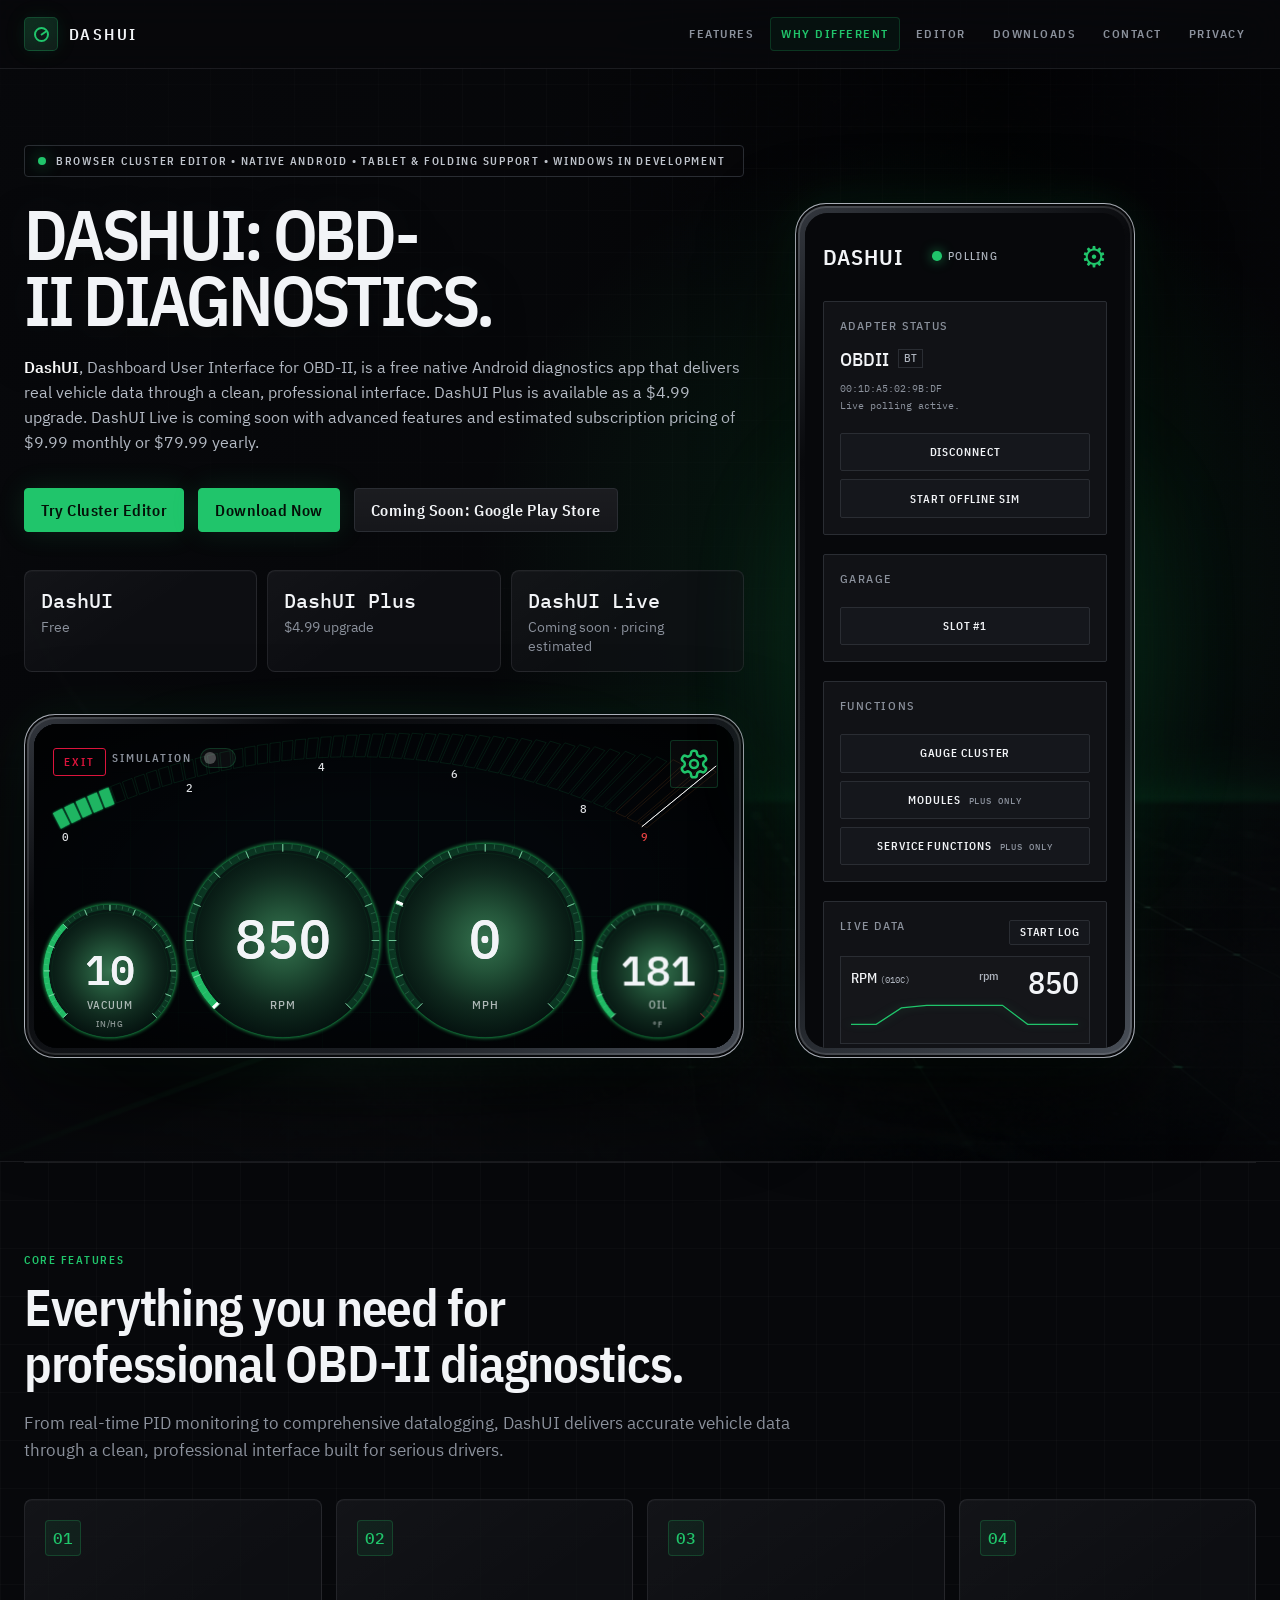
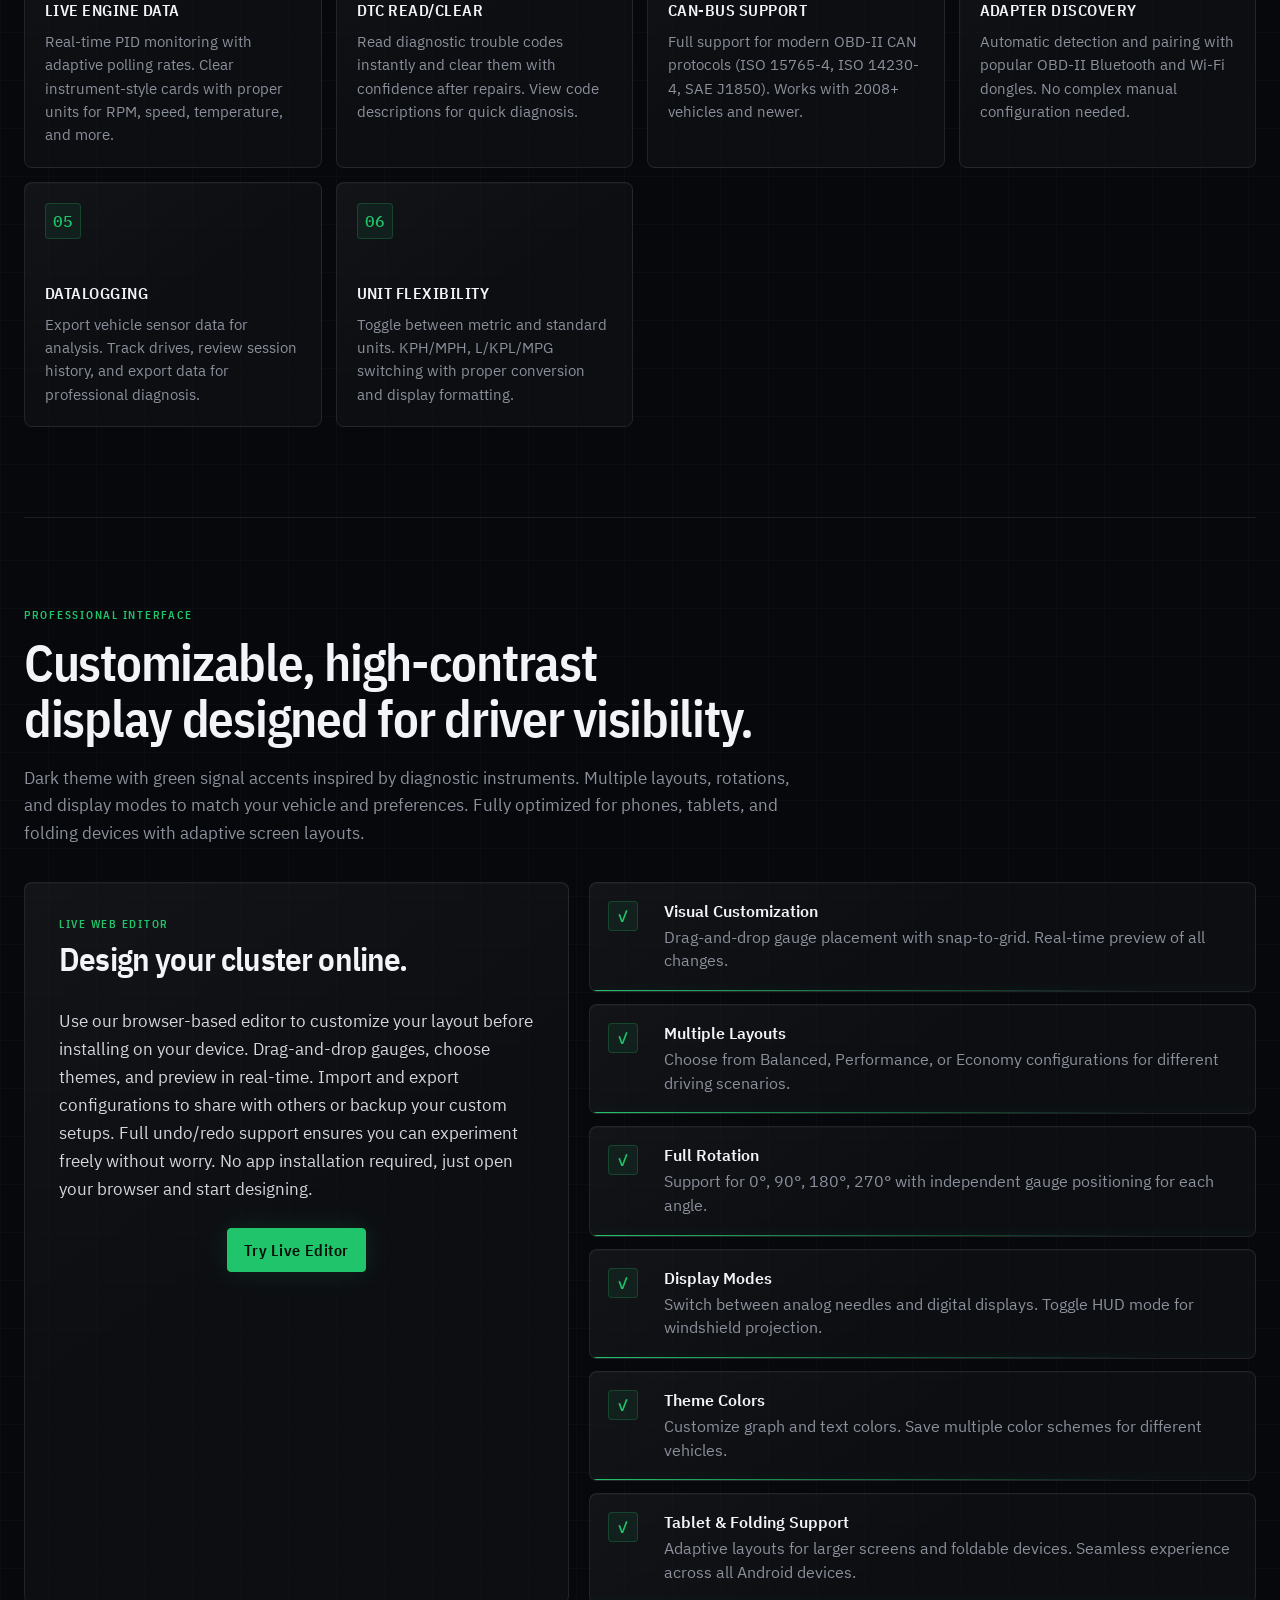
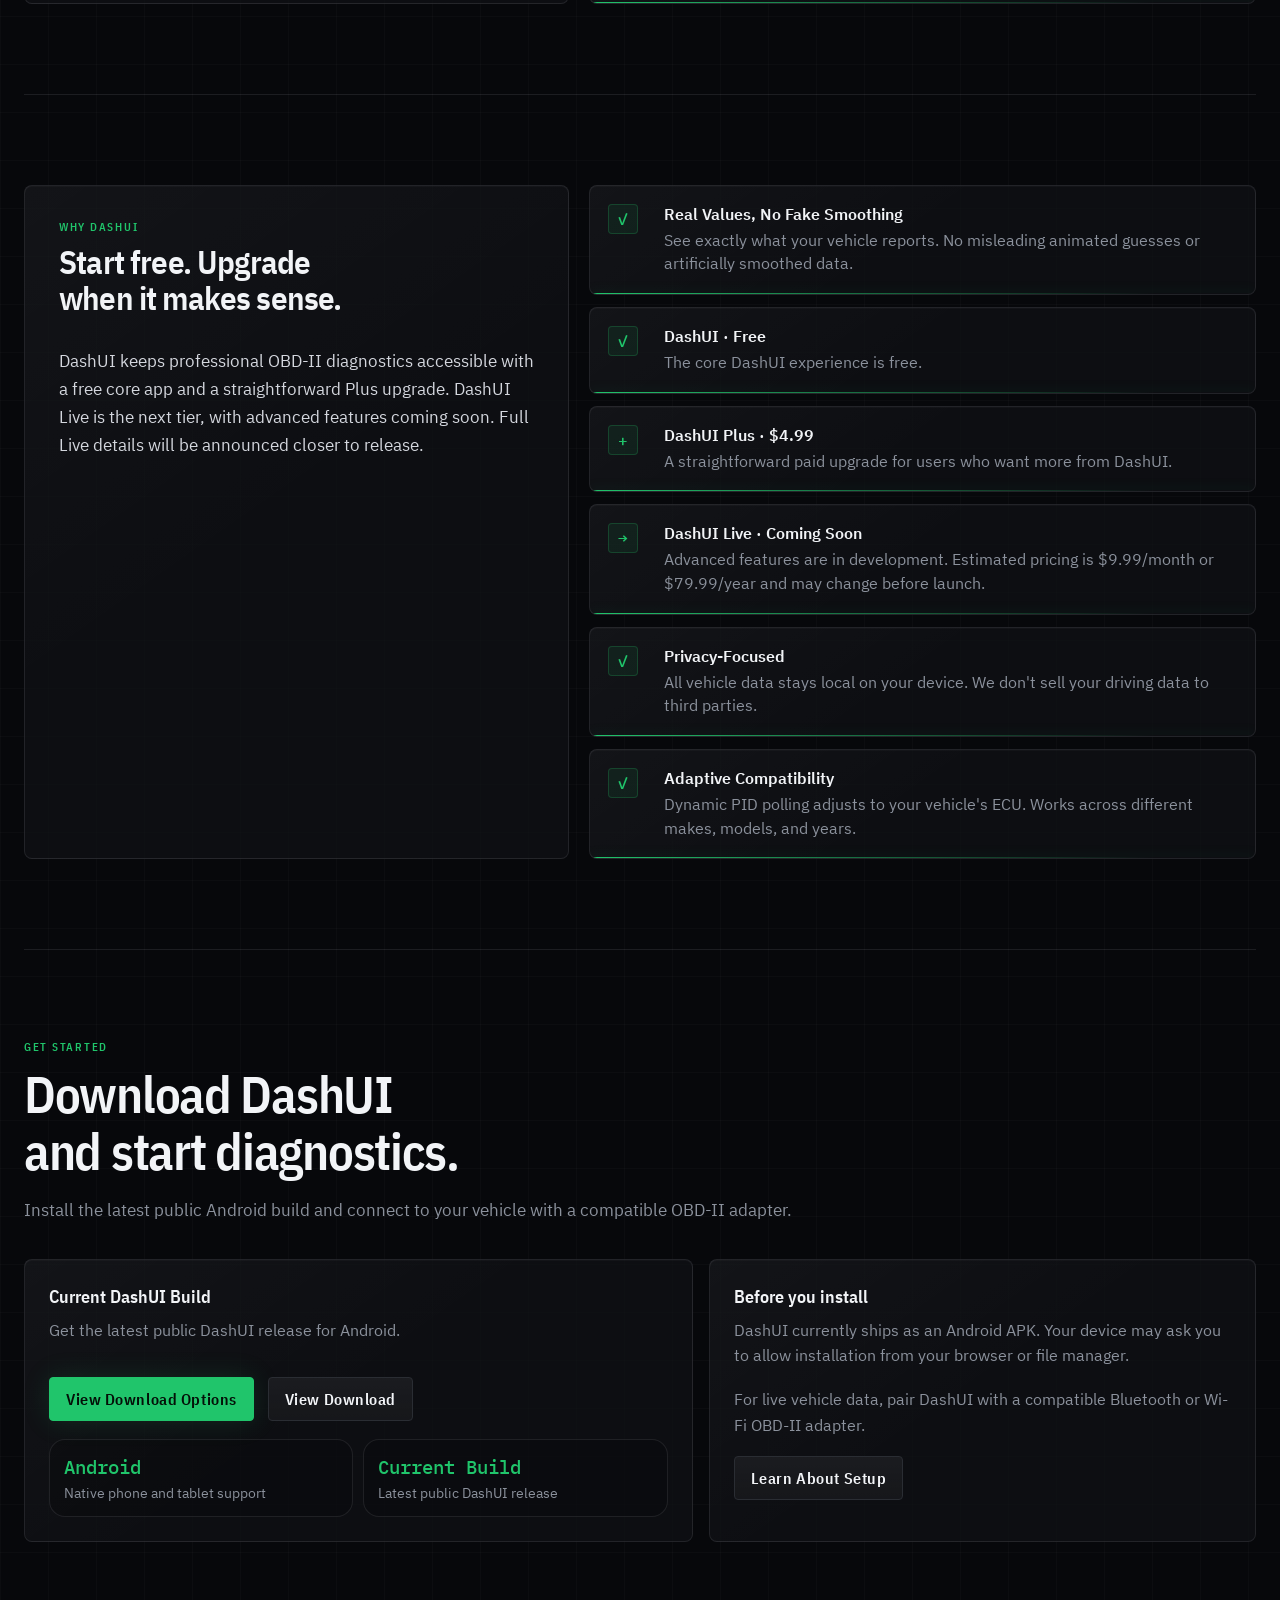
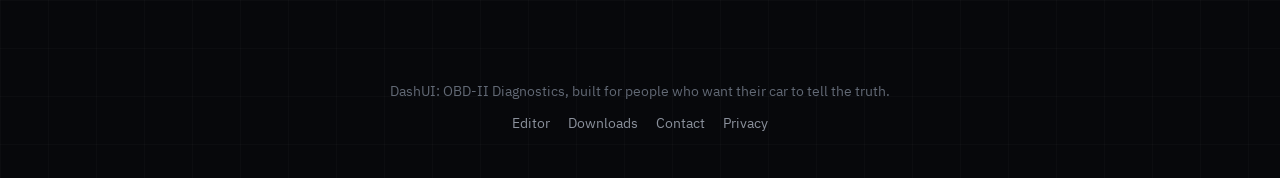
==== commit 8cd3ae03: "Redesign DashUI site and sync cluster editor" ====
--- a/index.html
+++ b/index.html
@@ -3,7 +3,7 @@
 <head>
   <meta charset="UTF-8" />
   <meta name="viewport" content="width=device-width, initial-scale=1.0" />
-  <title>DashUI — OBD-II Diagnostics</title>
+  <title>DashUI: OBD-II Diagnostics</title>
   <meta name="description" content="DashUI is a native Android OBD-II diagnostics app coming soon to Google Play Store." />
   <style>
     :root {
@@ -335,7 +335,7 @@
       box-shadow:
         /* floats the device off the page */
         0 40px 110px rgba(0,0,0,.66),
-        /* black outer rim — the dark edge of the curve */
+        /* black outer rim, the dark edge of the curve */
         0 0 0 1px rgba(0,0,0,.9),
         /* bright silver crown catching light along the whole outer edge */
         inset 0 0 0 1px rgba(232,238,245,.95),
@@ -424,11 +424,18 @@
       margin-top: 4px;
     }
 
-    .screen.landscape-screen {
-      aspect-ratio: 1280 / 583;
-      object-fit: cover;
-      background: #020508;
-    }
+    .screen.landscape-screen {
+      aspect-ratio: 1843 / 853;
+      object-fit: cover;
+      background: #020508;
+    }
+
+    .cluster-renderer-frame {
+      display: block;
+      border: 0;
+      background: #03060a;
+      pointer-events: none;
+    }
 
     section {
       padding: 90px 0;
@@ -754,7 +761,7 @@
       .feature, .callout, .truth-row { padding: 18px; }
       .contact-card { border-radius: 24px; }
     }
-  
+
 
     /* ============== uniform DashUI site header ============== */
     .site-header {
@@ -913,6 +920,8 @@
     }
 
   </style>
+  <link rel="stylesheet" href="assets/site.css" />
+  <script src="assets/site.js" defer></script>
 </head>
 <body>
   <header class="site-header">
@@ -936,37 +945,87 @@
   <main id="top" class="page">
     <div class="hero">
       <div class="hero-copy">
-        <div class="eyebrow"><span class="dot"></span> Live Cluster Editor • Native Android • Tablet & Folding Support • Windows in Development</div>
-        <h1>DashUI OBD-II<br />Professional<br />Diagnostics.</h1>
-        <p class="subline"><strong>DashUI</strong> is a native Android OBD-II diagnostics app that delivers real vehicle data through a clean, professional interface. Built for drivers who want accurate information without subscription traps or fake smoothing. Works on phones, tablets, and folding devices. Windows version in development.</p>
+        <div class="eyebrow"><span class="dot"></span> Browser Cluster Editor • Native Android • Tablet & Folding Support • Windows in Development</div>
+        <h1>DashUI: OBD-II Diagnostics.</h1>
+        <p class="subline"><strong>DashUI</strong>, Dashboard User Interface for OBD-II, is a free native Android diagnostics app that delivers real vehicle data through a clean, professional interface. DashUI Plus is available as a $4.99 upgrade. DashUI Live is coming soon with advanced features and estimated subscription pricing of $9.99 monthly or $79.99 yearly.</p>
         <div class="actions">
-          <a class="button primary" href="editor.html" aria-label="Try the live DashUI OBD-II Cluster Editor">Try Live Cluster Editor</a>
-          <a class="button primary" href="downloads.html" aria-label="Download DashUI OBD-II">Download Now</a>
+          <a class="button primary" href="editor.html" aria-label="Try the DashUI cluster editor">Try Cluster Editor</a>
+          <a class="button primary" href="downloads.html" aria-label="Download DashUI: OBD-II Diagnostics">Download Now</a>
           <span class="button">Coming Soon: Google Play Store</span>
         </div>
-        <div class="stats" aria-label="DashUI core capabilities">
-          <div class="stat"><b>Adaptive PID</b><span>Smart polling based on vehicle compatibility</span></div>
-          <div class="stat"><b>CAN-BUS</b><span>Full support for modern OBD-II protocols</span></div>
-          <div class="stat"><b>Native Android</b><span>Optimized performance, no subscription</span></div>
+        <div class="stats" aria-label="DashUI editions and pricing">
+          <div class="stat"><b>DashUI</b><span>Free</span></div>
+          <div class="stat"><b>DashUI Plus</b><span>$4.99 upgrade</span></div>
+          <div class="stat"><b>DashUI Live</b><span>Coming soon · pricing estimated</span></div>
         </div>
 
-        <div class="landscape-preview" aria-label="DashUI landscape cluster preview">
-          <div class="phone-glow">
-            <div class="phone landscape-phone">
-              <img class="screen landscape-screen" src="Samples/Landscape.png" alt="DashUI landscape view preview" style="object-fit: cover;" loading="eager" decoding="async" />
-            </div>
-          </div>
-        </div>
-      </div>
-
-      <div class="preview-stack" aria-label="DashUI portrait preview">
-        <div class="phone-wrap" aria-label="DashUI portrait phone preview">
-          <div class="phone-glow">
-            <div class="phone">
-              <img class="screen" src="Samples/Vertical.png" alt="DashUI app interface preview" style="object-fit: cover;" loading="eager" decoding="async" />
-            </div>
-          </div>
-        </div>
+        <div class="landscape-preview" aria-label="DashUI landscape cluster preview">
+          <div class="phone-glow">
+            <div class="phone landscape-phone">
+              <iframe class="screen landscape-screen cluster-renderer-frame" data-cluster-renderer
+                src="assets/cluster-renderer-0.8.74.html" title="DashUI 0.8.74 live gauge cluster"
+                loading="eager" scrolling="no"></iframe>
+            </div>
+          </div>
+        </div>
+      </div>
+
+      <div class="preview-stack" aria-label="DashUI portrait preview">
+        <div class="phone-wrap" aria-label="DashUI portrait phone preview">
+          <div class="phone-glow">
+            <div class="phone">
+              <div class="screen portrait-screen" data-scroll-screen>
+                <div class="portrait-scroll-content">
+                  <div class="app-home">
+                    <div class="app-home-header">
+                      <strong>DASHUI</strong>
+                      <span class="connection-pill"><i></i>POLLING</span>
+                      <span class="app-gear">⚙</span>
+                    </div>
+                    <section class="app-panel adapter-panel">
+                      <h3>ADAPTER STATUS</h3>
+                      <div class="adapter-name"><strong>OBDII</strong><span>BT</span></div>
+                      <p>00:1D:A5:02:9B:DF<br>Live polling active.</p>
+                      <button>DISCONNECT</button>
+                      <button>START OFFLINE SIM</button>
+                    </section>
+                    <section class="app-panel garage-panel">
+                      <h3>GARAGE</h3><button>SLOT #1</button>
+                    </section>
+                    <section class="app-panel functions-panel">
+                      <h3>FUNCTIONS</h3>
+                      <button>GAUGE CLUSTER</button>
+                      <button>MODULES <em>PLUS ONLY</em></button>
+                      <button>SERVICE FUNCTIONS <em>PLUS ONLY</em></button>
+                    </section>
+                    <section class="app-panel live-data-panel">
+                      <div class="live-data-head"><h3>LIVE DATA</h3><button>START LOG</button></div>
+                      <div class="home-pid-row" data-home-pid="rpm">
+                        <div><b>RPM <small>(010C)</small></b><span>rpm</span><strong data-telemetry="rpm">850</strong></div>
+                        <svg viewBox="0 0 100 22" preserveAspectRatio="none"><polyline data-spark="rpm" points="0,18 100,18" /></svg>
+                      </div>
+                      <div class="home-pid-row" data-home-pid="speed">
+                        <div><b>Vehicle Speed <small>(010D)</small></b><span>MPH</span><strong data-telemetry="speed">0</strong></div>
+                        <svg viewBox="0 0 100 22" preserveAspectRatio="none"><polyline data-spark="speed" points="0,18 100,18" /></svg>
+                      </div>
+                      <div class="home-pid-row"><div><b>Coolant Temp <small>(0105)</small></b><span>°F</span><strong>177</strong></div><svg viewBox="0 0 100 22"><polyline points="0,18 70,18 72,8 100,8" /></svg></div>
+                      <div class="home-pid-row"><div><b>MAF Rate <small>(0110)</small></b><span>g/s</span><strong data-telemetry="maf">5.6</strong></div><svg viewBox="0 0 100 22" preserveAspectRatio="none"><polyline data-spark="maf" points="0,18 100,18" /></svg></div>
+                      <div class="home-pid-row"><div><b>Throttle <small>(0111)</small></b><span>%</span><strong data-telemetry="throttle">2</strong></div><svg viewBox="0 0 100 22" preserveAspectRatio="none"><polyline data-spark="throttle" points="0,18 100,18" /></svg></div>
+                      <div class="home-pid-row" data-home-pid="boost">
+                        <div><b><span data-telemetry-label="boost">VACUUM</span> <small>(010B)</small></b><span data-telemetry-unit="boost">inHg</span><strong data-telemetry="boost">10.0</strong></div>
+                        <svg viewBox="0 0 100 22" preserveAspectRatio="none"><polyline data-spark="boost" points="0,18 100,18" /></svg>
+                      </div>
+                      <div class="home-pid-row"><div><b>Oil Temp <small>(015C)</small></b><span>°F</span><strong>181</strong></div><svg viewBox="0 0 100 22"><polyline points="0,18 100,18" /></svg></div>
+                      <div class="home-pid-row"><div><b>Battery Voltage <small>(0142)</small></b><span>V</span><strong>14.18</strong></div><svg viewBox="0 0 100 22"><polyline points="0,18 30,12 100,9" /></svg></div>
+                    </section>
+                    <section class="app-panel version-panel"><h3>APP VERSION</h3><strong>v0.8.74</strong><button>APP INFO</button><button>EXPORT DIAGNOSTICS</button></section>
+                    <button class="report-button">REPORT ISSUE</button>
+                  </div>
+                </div>
+              </div>
+            </div>
+          </div>
+        </div>
       </div>
     </div>
 
@@ -1020,7 +1079,7 @@
         <div class="callout">
           <div class="section-kicker">Live Web Editor</div>
           <h2>Design your cluster online.</h2>
-          <p>Use our browser-based editor to customize your layout before installing on your device. Drag-and-drop gauges, choose themes, and preview in real-time. Import and export configurations to share with others or backup your custom setups. Full undo/redo support ensures you can experiment freely without worry. No app installation required—just open your browser and start designing.</p>
+          <p>Use our browser-based editor to customize your layout before installing on your device. Drag-and-drop gauges, choose themes, and preview in real-time. Import and export configurations to share with others or backup your custom setups. Full undo/redo support ensures you can experiment freely without worry. No app installation required, just open your browser and start designing.</p>
           <div class="actions" style="margin-top: 24px;">
             <a class="button primary" href="editor.html">Try Live Editor</a>
           </div>
@@ -1058,8 +1117,8 @@
       <div class="split">
         <div class="callout">
           <div class="section-kicker">Why DashUI</div>
-          <h2>Professional diagnostics. No subscription traps.</h2>
-          <p>DashUI is for drivers who want accurate vehicle data without fake smoothing, monthly fees, or subscription bait. Built for real-world use with privacy-first design. One-time purchase means you own it forever—no recurring charges, no premium features locked behind paywalls. All vehicle data stays local on your device, and we never sell your driving information to third parties. Just honest diagnostics tools for people who care about their vehicles.</p>
+          <h2>Start free. Upgrade when it makes sense.</h2>
+          <p>DashUI keeps professional OBD-II diagnostics accessible with a free core app and a straightforward Plus upgrade. DashUI Live is the next tier, with advanced features coming soon. Full Live details will be announced closer to release.</p>
         </div>
         <div class="bullet-panel">
           <div class="truth-row">
@@ -1068,7 +1127,15 @@
           </div>
           <div class="truth-row">
             <div class="check">✓</div>
-            <div><b>One-Time Purchase</b><span>Pay once, own it forever. No monthly fees or premium features locked behind subscriptions.</span></div>
+            <div><b>DashUI · Free</b><span>The core DashUI experience is free.</span></div>
+          </div>
+          <div class="truth-row">
+            <div class="check">+</div>
+            <div><b>DashUI Plus · $4.99</b><span>A straightforward paid upgrade for users who want more from DashUI.</span></div>
+          </div>
+          <div class="truth-row">
+            <div class="check">→</div>
+            <div><b>DashUI Live · Coming Soon</b><span>Advanced features are in development. Estimated pricing is $9.99/month or $79.99/year and may change before launch.</span></div>
           </div>
           <div class="truth-row">
             <div class="check">✓</div>
@@ -1086,27 +1153,27 @@
       <div class="section-head">
         <div class="section-kicker">Get Started</div>
         <h2>Download DashUI and start diagnostics.</h2>
-        <p>Download the current public build from Google Drive. The file is hosted with direct download support and click tracking via GoatCounter for analytics.</p>
+        <p>Install the latest public Android build and connect to your vehicle with a compatible OBD-II adapter.</p>
       </div>
 
       <div class="download-panel">
         <article class="download-card">
           <h3>Current DashUI Build</h3>
-          <p>Download the latest public version hosted on Google Drive. The download link uses the file ID, so it remains stable even if the file is renamed in Drive.</p>
+          <p>Get the latest public DashUI release for Android.</p>
           <div class="actions">
             <a class="button primary" href="downloads.html">View Download Options</a>
-            <a class="button" href="https://drive.google.com/file/d/1bW5C06iUTrKEwmWQu8i_jXo2aPC1j9pJ/view?usp=drive_link" target="_blank" rel="noopener">Open Google Drive</a>
+            <a class="button" href="https://drive.google.com/file/d/1bW5C06iUTrKEwmWQu8i_jXo2aPC1j9pJ/view?usp=drive_link" target="_blank" rel="noopener">View Download</a>
           </div>
           <div class="download-stats">
-            <div class="download-stat"><b>Google Drive</b><span>Secure file hosting</span></div>
-            <div class="download-stat"><b>Direct Download</b><span>No third-party trackers</span></div>
+            <div class="download-stat"><b>Android</b><span>Native phone and tablet support</span></div>
+            <div class="download-stat"><b>Current Build</b><span>Latest public DashUI release</span></div>
           </div>
         </article>
 
         <aside class="download-meta-card">
-          <h3>How it works</h3>
-          <p>Click the download button to get the APK file directly from Google Drive. Installation is simple: enable unknown sources and install the APK on your Android device.</p>
-          <p>The download counter tracks button clicks from this page using GoatCounter analytics. Google Drive doesn't provide public download completion counts.</p>
+          <h3>Before you install</h3>
+          <p>DashUI currently ships as an Android APK. Your device may ask you to allow installation from your browser or file manager.</p>
+          <p>For live vehicle data, pair DashUI with a compatible Bluetooth or Wi-Fi OBD-II adapter.</p>
           <div class="actions" style="margin-top: 18px;">
             <a class="button secondary" href="downloads.html">Learn About Setup</a>
           </div>
@@ -1117,7 +1184,7 @@
   </main>
 
   <footer class="page">
-    <p>DashUI — OBD-II diagnostics for people who want their car to tell the truth.</p>
+    <p>DashUI: OBD-II Diagnostics, built for people who want their car to tell the truth.</p>
 <div class="footer-links" aria-label="Footer navigation">
       <a href="editor.html">Editor</a>
       <a href="downloads.html">Downloads</a>
--- a/assets/site.css
+++ b/assets/site.css
@@ -0,0 +1,968 @@
+@import url("cluster-fonts.css");
+
+:root {
+  --bg: #07080b;
+  --panel: #111216;
+  --panel-2: #15171c;
+  --line: #2a2d33;
+  --line-soft: rgba(242, 244, 247, 0.09);
+  --text: #f2f4f7;
+  --muted: #8b919c;
+  --dim: #626975;
+  --soft: #626975;
+  --green: #20c56b;
+  --accent: #20c56b;
+  --red: #ef4444;
+  --danger: #ef4444;
+  --plex-sans: "IBM Plex Sans", system-ui, sans-serif;
+  --plex-cond: "IBM Plex Sans Condensed", "IBM Plex Sans", sans-serif;
+  --plex-mono: "IBM Plex Mono", ui-monospace, monospace;
+  --radius: 8px;
+  --radius-lg: 12px;
+  --max: 1240px;
+  --shadow: 0 28px 80px rgba(0, 0, 0, 0.55);
+}
+
+*, *::before, *::after { box-sizing: border-box; }
+
+html { scroll-behavior: smooth; color-scheme: dark; overflow-x: hidden; }
+
+body {
+  margin: 0;
+  min-height: 100vh;
+  overflow-x: hidden;
+  color: var(--text);
+  background:
+    linear-gradient(rgba(255,255,255,.018) 1px, transparent 1px),
+    linear-gradient(90deg, rgba(255,255,255,.018) 1px, transparent 1px),
+    radial-gradient(circle at 75% 8%, rgba(32,197,107,.09), transparent 32rem),
+    var(--bg) !important;
+  background-size: 48px 48px, 48px 48px, auto, auto !important;
+  font-family: var(--plex-sans) !important;
+  font-feature-settings: "tnum" 1, "lnum" 1;
+  -webkit-font-smoothing: antialiased;
+}
+
+body::after {
+  content: "";
+  position: fixed;
+  z-index: 9999;
+  left: 0;
+  right: 0;
+  top: -2px;
+  height: 1px;
+  pointer-events: none;
+  opacity: .32;
+  background: linear-gradient(90deg, transparent 8%, rgba(32,197,107,.15) 30%, rgba(32,197,107,.9) 50%, rgba(32,197,107,.15) 70%, transparent 92%);
+  box-shadow: 0 0 18px rgba(32,197,107,.2);
+  animation: viewport-scan 11s linear infinite;
+}
+
+a { color: inherit; }
+
+.page,
+.site-header-inner,
+.footer-inner {
+  width: min(var(--max), calc(100% - 48px)) !important;
+  max-width: var(--max) !important;
+  margin-inline: auto !important;
+}
+
+.site-header,
+body > header.site-header {
+  position: sticky !important;
+  inset: 0 0 auto !important;
+  z-index: 100 !important;
+  padding: 0 !important;
+  border: 0 !important;
+  border-bottom: 1px solid var(--line-soft) !important;
+  background: rgba(7, 8, 11, .86) !important;
+  backdrop-filter: blur(18px) saturate(130%) !important;
+  box-shadow: none !important;
+  transition: background-color .25s ease, border-color .25s ease, box-shadow .25s ease !important;
+}
+
+.site-header.is-scrolled {
+  background: rgba(7,8,11,.95) !important;
+  border-bottom-color: rgba(32,197,107,.18) !important;
+  box-shadow: 0 10px 36px rgba(0,0,0,.34) !important;
+}
+
+.site-header-inner {
+  min-height: 68px;
+  padding: 0 !important;
+  display: flex !important;
+  align-items: center !important;
+  justify-content: space-between !important;
+  gap: 24px !important;
+}
+
+.site-brand {
+  display: inline-flex !important;
+  align-items: center !important;
+  gap: 11px !important;
+  font-family: var(--plex-cond) !important;
+  font-size: 1rem !important;
+  font-weight: 700 !important;
+  letter-spacing: .15em !important;
+  line-height: 1 !important;
+}
+
+.site-mark {
+  width: 34px !important;
+  height: 34px !important;
+  border: 1px solid rgba(32,197,107,.28) !important;
+  border-radius: 5px !important;
+  background: linear-gradient(145deg, rgba(32,197,107,.13), rgba(255,255,255,.02)), #0b0d10 !important;
+  box-shadow: inset 0 0 18px rgba(32,197,107,.08), 0 0 24px rgba(32,197,107,.07) !important;
+  position: relative;
+  isolation: isolate;
+}
+
+.site-mark span { width: 15px !important; height: 15px !important; }
+
+.site-mark::after {
+  content: "";
+  position: absolute;
+  inset: -4px;
+  z-index: -1;
+  border: 1px solid rgba(32,197,107,.25);
+  border-radius: inherit;
+  opacity: 0;
+  animation: signal-ring 3.8s ease-out infinite;
+}
+
+.site-nav {
+  display: flex !important;
+  align-items: center !important;
+  justify-content: flex-end !important;
+  gap: 5px !important;
+  max-width: none !important;
+  font-family: var(--plex-cond) !important;
+  font-size: .72rem !important;
+  font-weight: 600 !important;
+  letter-spacing: .13em !important;
+}
+
+.site-nav a {
+  min-height: 34px;
+  padding: 0 10px !important;
+  border: 1px solid transparent !important;
+  border-radius: 4px !important;
+  display: inline-flex !important;
+  align-items: center !important;
+  color: var(--muted) !important;
+  transition: color 160ms ease, background 160ms ease, border-color 160ms ease !important;
+}
+
+.site-nav a:hover,
+.site-nav a:focus-visible,
+.site-nav a[aria-current="page"] {
+  color: var(--text) !important;
+  border-color: var(--line) !important;
+  background: rgba(255,255,255,.035) !important;
+  outline: none;
+}
+
+.site-nav a[aria-current="page"] { color: var(--green) !important; }
+.site-nav a.is-section-active { color: var(--green) !important; border-color: rgba(32,197,107,.2) !important; background: rgba(32,197,107,.055) !important; }
+
+.nav-toggle { display: none; }
+
+.eyebrow,
+.section-kicker,
+.tag,
+.coming,
+.ctrl-label {
+  font-family: var(--plex-cond) !important;
+  font-weight: 600 !important;
+  letter-spacing: .16em !important;
+  text-transform: uppercase !important;
+}
+
+h1, h2, h3 {
+  font-family: var(--plex-cond) !important;
+  font-weight: 600 !important;
+  text-wrap: balance;
+}
+
+h1 { letter-spacing: -.045em !important; }
+h2 { letter-spacing: -.025em !important; }
+
+.button,
+button,
+[role="button"] {
+  font-family: var(--plex-cond) !important;
+  font-weight: 600 !important;
+  letter-spacing: .035em;
+  border-radius: 4px !important;
+}
+
+.button {
+  min-height: 44px !important;
+  padding: 0 16px !important;
+  border: 1px solid var(--line) !important;
+  color: var(--text) !important;
+  background: linear-gradient(180deg, rgba(255,255,255,.045), rgba(255,255,255,.018)), #111216 !important;
+  box-shadow: none !important;
+  transition: border-color 160ms ease, color 160ms ease, background 160ms ease, box-shadow 160ms ease, transform 160ms ease !important;
+  position: relative;
+  overflow: hidden;
+  isolation: isolate;
+}
+
+.icon-btn {
+  position: relative;
+  overflow: hidden;
+  isolation: isolate;
+}
+
+.button::after,
+.icon-btn::after {
+  content: "";
+  position: absolute;
+  inset: -2px auto -2px -45%;
+  z-index: -1;
+  width: 34%;
+  transform: skewX(-20deg);
+  background: linear-gradient(90deg, transparent, rgba(255,255,255,.2), transparent);
+  transition: left .55s cubic-bezier(.2,.7,.2,1);
+}
+
+.button:hover::after,
+.button:focus-visible::after,
+.icon-btn:hover::after,
+.icon-btn:focus-visible::after { left: 118%; }
+
+.button:hover,
+.button:focus-visible {
+  border-color: rgba(32,197,107,.55) !important;
+  color: #fff !important;
+  background: rgba(32,197,107,.08) !important;
+  box-shadow: 0 0 28px rgba(32,197,107,.1) !important;
+  outline: none;
+  transform: translateY(-1px);
+}
+
+.button.primary,
+.button:not(.secondary)[data-goatcounter-click] {
+  color: #041008 !important;
+  border-color: var(--green) !important;
+  background: var(--green) !important;
+  box-shadow: 0 0 28px rgba(32,197,107,.14) !important;
+}
+
+section { border-color: var(--line-soft) !important; }
+
+.feature,
+.stat,
+.truth-row,
+.callout,
+.contact-card,
+.download-card,
+.download-meta-card,
+.card,
+.asset,
+.metric,
+.control-summary,
+.control-summary-item {
+  border-color: var(--line-soft) !important;
+  border-radius: var(--radius) !important;
+  background: linear-gradient(145deg, rgba(255,255,255,.025), transparent 50%), rgba(17,18,22,.76) !important;
+  box-shadow: inset 0 1px 0 rgba(255,255,255,.025) !important;
+}
+
+.feature,
+.truth-row,
+.download-card,
+.asset,
+.card { transition: border-color 180ms ease, transform 180ms ease, background 180ms ease; }
+
+.feature,
+.truth-row,
+.download-card,
+.download-meta-card,
+.card,
+.stat {
+  position: relative;
+  isolation: isolate;
+  overflow: hidden;
+}
+
+.feature::before,
+.download-card::before,
+.download-meta-card::before,
+.card::before,
+.stat::before {
+  content: "";
+  position: absolute;
+  z-index: -1;
+  inset: 0;
+  opacity: 0;
+  pointer-events: none;
+  background: radial-gradient(340px circle at var(--pointer-x, 50%) var(--pointer-y, 50%), rgba(32,197,107,.13), transparent 62%);
+  transition: opacity .3s ease;
+}
+
+.feature:hover::before,
+.download-card:hover::before,
+.download-meta-card:hover::before,
+.card:hover::before,
+.stat:hover::before { opacity: 1; }
+
+.truth-row::after {
+  content: "";
+  position: absolute;
+  left: 0;
+  bottom: 0;
+  width: 0;
+  height: 1px;
+  background: linear-gradient(90deg, var(--green), transparent 85%);
+  box-shadow: 0 0 12px rgba(32,197,107,.35);
+  transition: width 850ms cubic-bezier(.2,.75,.2,1) var(--reveal-delay, 0ms);
+}
+
+.truth-row.is-visible::after { width: 100%; }
+
+@media (hover: hover) {
+  .feature:hover,
+  .truth-row:hover,
+  .download-card:hover,
+  .asset:hover,
+  .card:hover {
+    transform: translateY(-2px);
+    border-color: rgba(32,197,107,.25) !important;
+    background-color: rgba(18,20,24,.9) !important;
+  }
+}
+
+.feature .icon,
+.check {
+  border-radius: 4px !important;
+  font-family: var(--plex-mono) !important;
+  background: rgba(32,197,107,.08) !important;
+  border-color: rgba(32,197,107,.22) !important;
+}
+
+.stat b,
+.metric strong,
+.download-stat b,
+.asset-meta strong,
+.site-counter strong { font-family: var(--plex-mono) !important; }
+
+/* Homepage instrument presentation */
+body:has(.hero .preview-stack) .hero {
+  min-height: 720px !important;
+  padding: 76px 0 104px !important;
+  grid-template-columns: minmax(0, 720px) minmax(280px, 340px) !important;
+  gap: clamp(28px, 4vw, 64px) !important;
+  align-items: stretch !important;
+  position: relative;
+}
+
+body:has(.hero .preview-stack) .hero-copy {
+  width: 100%;
+  min-width: 0;
+  padding-right: 0;
+}
+
+body:has(.hero .preview-stack) .hero-copy > * {
+  max-width: 100%;
+}
+
+body:has(.hero .preview-stack) .actions,
+body:has(.hero .preview-stack) .stats {
+  width: 100%;
+  max-width: none;
+}
+
+body:has(.hero .preview-stack) .hero::before {
+  content: "";
+  position: absolute;
+  z-index: -2;
+  inset: 0 calc(50% - 50vw);
+  background:
+    linear-gradient(90deg, rgba(7,8,11,.98) 0%, rgba(7,8,11,.86) 42%, rgba(7,8,11,.28) 78%, rgba(7,8,11,.65) 100%),
+    url("dashui-studio-hero.png") center / cover no-repeat;
+  border-bottom: 1px solid var(--line-soft);
+  opacity: .92;
+}
+
+body:has(.hero .preview-stack) .hero::after {
+  content: "";
+  position: absolute;
+  z-index: -1;
+  inset: 0 calc(50% - 50vw);
+  background: radial-gradient(circle at 72% 47%, rgba(32,197,107,.14), transparent 28rem);
+  pointer-events: none;
+  animation: hero-illumination 8s ease-in-out infinite alternate;
+}
+
+body:has(.hero .preview-stack) .hero h1 {
+  width: 100%;
+  max-width: none;
+  font-size: clamp(3.6rem, 5.5vw, 5.4rem) !important;
+  line-height: .94 !important;
+  text-transform: uppercase;
+  text-shadow: 0 0 42px rgba(242,244,247,.04), 0 22px 50px rgba(0,0,0,.36);
+  animation: title-ignite 900ms cubic-bezier(.16,.75,.24,1) both;
+}
+
+body:has(.hero .preview-stack) .subline {
+  width: 100%;
+  max-width: none;
+  color: #b5bbc5 !important;
+  font-size: 1.02rem !important;
+}
+
+body:has(.hero .preview-stack) .eyebrow {
+  width: 100%;
+  border-radius: 4px !important;
+  background: rgba(7,8,11,.72) !important;
+  font-size: .68rem !important;
+  color: #c0c5cd !important;
+}
+
+.phone,
+.landscape-phone {
+  padding: 9px !important;
+  border: 1px solid rgba(220,226,234,.7) !important;
+  border-radius: 31px !important;
+  background: linear-gradient(145deg, #34383f, #08090c 24%, #1b1e23 70%, #494f58) !important;
+  box-shadow:
+    0 38px 90px rgba(0,0,0,.7),
+    inset 0 0 0 2px #08090b,
+    inset 0 0 0 4px rgba(255,255,255,.12),
+    0 0 48px rgba(32,197,107,.09) !important;
+}
+
+.screen {
+  border-radius: 23px !important;
+  background: #000 !important;
+  box-shadow: inset 0 0 0 1px rgba(255,255,255,.08) !important;
+}
+
+.preview-stack .phone {
+  width: min(340px, 31vw) !important;
+  transform: none !important;
+  animation: device-in 700ms cubic-bezier(.2,.75,.25,1) both;
+  transition: box-shadow .3s ease !important;
+}
+
+.preview-stack {
+  align-self: stretch !important;
+  position: relative;
+  min-height: 0;
+  padding-top: 0;
+  margin-top: 0 !important;
+}
+
+.preview-stack .phone-wrap {
+  position: absolute;
+  inset: 58px 0 0;
+  height: auto;
+  align-items: flex-end;
+  animation: none;
+}
+
+.preview-stack .phone-glow,
+.preview-stack .phone {
+  height: 100%;
+}
+
+.preview-stack .phone {
+  display: flex;
+  flex-direction: column;
+}
+
+.landscape-preview {
+  width: 100%;
+  max-width: none;
+  margin-top: 42px !important;
+  animation: none;
+}
+.landscape-preview .landscape-phone {
+  width: 100% !important;
+  transform: none !important;
+}
+
+.landscape-preview .phone-glow {
+  width: 100%;
+}
+
+.portrait-screen {
+  flex: 1 1 auto;
+  height: auto !important;
+  min-height: 0;
+  overflow: hidden !important;
+  container-type: inline-size;
+}
+
+.portrait-scroll-content {
+  position: relative;
+  width: 100%;
+  will-change: transform;
+  transform: translate3d(0, var(--portrait-scroll-y, 0px), 0);
+}
+
+.cluster-sim {
+  position: relative;
+  aspect-ratio: 1843 / 853;
+  overflow: hidden;
+  color: #f2f4f7;
+  background: #03060a !important;
+  font-family: var(--plex-cond);
+  font-variant-numeric: tabular-nums;
+}
+
+.cluster-grid {
+  position: absolute;
+  inset: 0;
+  opacity: .55;
+  background-image: linear-gradient(rgba(32,197,107,.055) 1px, transparent 1px), linear-gradient(90deg, rgba(32,197,107,.055) 1px, transparent 1px);
+  background-size: 7.5% 13%;
+  mask-image: radial-gradient(ellipse at 50% 58%, #000 28%, transparent 82%);
+}
+
+.cluster-topbar {
+  position: absolute;
+  z-index: 5;
+  inset: 4.5% 2.5% auto;
+  display: flex;
+  align-items: center;
+  gap: 1.2%;
+  color: #d8dce2;
+  font-size: clamp(7px, .72vw, 11px);
+  font-weight: 600;
+  letter-spacing: .16em;
+}
+
+.cluster-exit,
+.cluster-settings,
+.pull-state {
+  border: 1px solid rgba(32,197,107,.42);
+  border-radius: 3px;
+  padding: .5em .85em;
+}
+
+.cluster-exit { color: #ef4444; border-color: #ef4444; }
+.cluster-settings { margin-left: auto; color: #20c56b; font-size: 1.55em; }
+.pull-state { margin-left: 1%; color: #8b919c; font-family: var(--plex-mono); }
+
+.cluster-toggle {
+  width: 3.6em;
+  height: 1.8em;
+  padding: .2em;
+  border: 1px solid rgba(32,197,107,.55);
+  border-radius: 999px;
+}
+
+.cluster-toggle i {
+  display: block;
+  width: 1.2em;
+  height: 1.2em;
+  margin-left: auto;
+  border-radius: 50%;
+  background: #20c56b;
+  box-shadow: 0 0 12px rgba(32,197,107,.75);
+}
+
+.cluster-tach {
+  position: absolute;
+  z-index: 2;
+  top: 6%;
+  left: 5%;
+  width: 90%;
+  height: 29%;
+}
+
+.cluster-tach-segments {
+  position: absolute;
+  inset: 0;
+}
+
+.cluster-tach-segments i {
+  position: absolute;
+  width: 1.05%;
+  height: 36%;
+  border: 1px solid rgba(32,197,107,.26);
+  background: rgba(32,197,107,.025);
+  transform-origin: 50% 100%;
+}
+
+.cluster-tach-segments i.active {
+  border-color: #20c56b;
+  background: #20c56b;
+  box-shadow: 0 0 12px rgba(32,197,107,.52);
+}
+
+.cluster-tach-segments i.warning.active { border-color: #ef4444; background: #ef4444; box-shadow: 0 0 12px rgba(239,68,68,.42); }
+
+.tach-label { position: absolute; bottom: -10%; color: #d9dde4; font-family: var(--plex-mono); font-size: clamp(8px, 1.2vw, 18px); }
+.tach-zero { left: 0; }.tach-two { left: 25%; }.tach-four { left: 49%; }.tach-six { left: 74%; }.tach-nine { right: 0; color: #ef4444; }
+
+.cluster-gauge {
+  --gauge-angle: 0deg;
+  position: absolute;
+  z-index: 3;
+  top: 38%;
+  width: 27%;
+  aspect-ratio: 1;
+  display: flex;
+  flex-direction: column;
+  align-items: center;
+  justify-content: center;
+  border-radius: 50%;
+  background: radial-gradient(circle, rgba(32,197,107,.18), rgba(3,6,10,.98) 66%);
+  box-shadow: inset 0 0 28px rgba(32,197,107,.14), 0 0 18px rgba(32,197,107,.12);
+}
+
+.cluster-gauge::before {
+  content: "";
+  position: absolute;
+  inset: 2%;
+  border-radius: 50%;
+  background: conic-gradient(from 225deg, #20c56b 0 var(--gauge-angle), rgba(32,197,107,.15) var(--gauge-angle) 270deg, transparent 270deg 360deg);
+  mask: radial-gradient(farthest-side, transparent calc(100% - 6px), #000 calc(100% - 5px));
+  filter: drop-shadow(0 0 5px rgba(32,197,107,.6));
+}
+
+.cluster-gauge strong { position: relative; font-size: clamp(28px, 5.3vw, 76px); font-weight: 500; line-height: .9; }
+.cluster-gauge span, .cluster-gauge small { position: relative; color: #b6bbc4; font-size: clamp(8px, 1.2vw, 17px); letter-spacing: .14em; }
+.cluster-gauge small { margin-top: .35em; }
+.cluster-rpm { left: 22.5%; }
+.cluster-speed { right: 22.5%; }
+.cluster-gauge-small { top: 53%; width: 18%; }
+.cluster-gauge-small strong { font-size: clamp(21px, 3.8vw, 54px); }
+.cluster-boost { left: 1.5%; }
+.cluster-oil { right: 1.5%; }
+
+.app-home {
+  min-height: 1750px;
+  padding: 5.5cqi;
+  color: #f2f4f7;
+  background: #07080b;
+  font-family: var(--plex-cond);
+  font-variant-numeric: tabular-nums;
+}
+
+.app-home-header {
+  min-height: 16cqi;
+  display: grid;
+  grid-template-columns: 1fr auto 1fr;
+  align-items: center;
+}
+
+.app-home-header > strong { font-size: 7cqi; letter-spacing: .05em; }
+.connection-pill { display: inline-flex; align-items: center; gap: 2cqi; color: #aeb4be; font-size: 3.4cqi; letter-spacing: .12em; }
+.connection-pill i { width: 3cqi; height: 3cqi; border-radius: 50%; background: #20c56b; box-shadow: 0 0 12px rgba(32,197,107,.65); }
+.app-gear { justify-self: end; color: #20c56b; font-size: 9cqi; }
+
+section.app-panel {
+  margin: 6cqi 0 0;
+  padding: 5cqi !important;
+  border: 1px solid #2a2d33 !important;
+  border-radius: 2px !important;
+  background: #111216 !important;
+}
+
+section.app-panel h3 {
+  margin: 0 0 4cqi;
+  color: #8b919c;
+  font-size: 3.8cqi !important;
+  font-weight: 500 !important;
+  letter-spacing: .13em;
+}
+
+.adapter-name { display: flex; align-items: center; gap: 3cqi; }
+.adapter-name strong { font-size: 6cqi; font-weight: 500; }
+.adapter-name span { padding: .5cqi 1.5cqi; border: 1px solid #2a2d33; color: #aeb4be; font-size: 3.4cqi; }
+.adapter-panel p { color: #8b919c; font-family: var(--plex-mono); font-size: 3.2cqi; line-height: 1.65; }
+
+section.app-panel button,
+.report-button {
+  width: 100%;
+  min-height: 12cqi;
+  margin-top: 2.5cqi;
+  border: 1px solid #2a2d33 !important;
+  border-radius: 2px !important;
+  color: #f2f4f7 !important;
+  background: #15171c !important;
+  font-size: 3.5cqi !important;
+  letter-spacing: .08em;
+}
+
+section.app-panel button em { margin-left: 1.6cqi; color: #8b919c; font-family: var(--plex-mono); font-size: .76em; font-style: normal; }
+
+.live-data-head { display: flex; align-items: center; justify-content: space-between; }
+.live-data-head button { width: auto !important; min-height: 8cqi !important; margin: 0 !important; padding: 0 3cqi !important; }
+
+.home-pid-row {
+  margin-top: 3cqi;
+  padding: 3.4cqi;
+  border: 1px solid #2a2d33;
+  background: #15161a;
+}
+
+.home-pid-row > div { display: grid; grid-template-columns: 1fr auto auto; align-items: start; gap: 2cqi; }
+.home-pid-row b { font-size: 4.5cqi; font-weight: 400; }
+.home-pid-row b > span { color: inherit; font-size: inherit; }
+.home-pid-row b small { color: #aeb4be; font-family: var(--plex-mono); font-size: .62em; }
+.home-pid-row span { color: #aeb4be; font-size: 3.8cqi; }
+.home-pid-row strong { min-width: 23cqi; font-size: 10cqi; font-weight: 400; line-height: .9; text-align: right; }
+.home-pid-row svg { width: 100%; height: 8cqi; margin-top: 2cqi; overflow: visible; }
+.home-pid-row polyline { fill: none; stroke: #20c56b; stroke-width: 1.2; vector-effect: non-scaling-stroke; filter: drop-shadow(0 0 3px rgba(32,197,107,.32)); }
+.version-panel > strong { display: block; margin-bottom: 2cqi; font-size: 6cqi; }
+.report-button { margin: 6cqi 0 2cqi; }
+
+.phone-glow::before {
+  background: radial-gradient(circle, rgba(32,197,107,.3), transparent 64%) !important;
+  filter: blur(34px) !important;
+}
+
+.section-head { max-width: 780px !important; }
+.section-kicker { font-size: .68rem !important; }
+.section-head h2 { font-size: clamp(2rem, 4vw, 3.6rem) !important; }
+.feature { min-height: 205px !important; padding: 20px !important; }
+.feature .icon { margin-bottom: 44px !important; }
+.feature h3 { font-size: 1rem !important; text-transform: uppercase; letter-spacing: .03em; }
+
+/* Utility pages */
+body:not(:has(.preview-stack)) main.page { padding-bottom: 96px; }
+body:not(:has(.preview-stack)) main.page > .hero {
+  max-width: 920px !important;
+  padding: 80px 0 56px !important;
+  margin: 0 !important;
+}
+body:not(:has(.preview-stack)) main.page > .hero h1,
+body > main.page > h1 {
+  font-size: clamp(2.8rem, 6vw, 5.8rem) !important;
+  line-height: .95 !important;
+  text-transform: uppercase;
+}
+
+/* Editor shell: visual reskin without changing its interaction model */
+body:has(#cluster) > .page {
+  width: min(1380px, calc(100% - 40px)) !important;
+  max-width: 1380px !important;
+  padding-top: 42px !important;
+}
+
+body:has(#cluster) h1 { font-size: clamp(2rem, 4vw, 3.6rem) !important; line-height: 1 !important; text-transform: uppercase; }
+body:has(#cluster) .lede { max-width: 860px !important; font-size: .94rem !important; }
+body:has(#cluster) .controls,
+body:has(#cluster) .designer,
+body:has(#cluster) .save-panel,
+body:has(#cluster) .editor-panel {
+  border-color: var(--line-soft) !important;
+  border-radius: var(--radius) !important;
+  background-color: rgba(17,18,22,.82) !important;
+}
+
+.compatibility-strip {
+  display: flex;
+  align-items: center;
+  justify-content: space-between;
+  gap: 16px;
+  margin: 18px 0 22px;
+  padding: 12px 14px;
+  border: 1px solid rgba(32,197,107,.25);
+  border-radius: 6px;
+  background: linear-gradient(90deg, rgba(32,197,107,.09), rgba(32,197,107,.025));
+  font-family: var(--plex-cond);
+  position: relative;
+  overflow: hidden;
+}
+
+.compatibility-strip::after {
+  content: "";
+  position: absolute;
+  inset: 0 auto 0 -35%;
+  width: 28%;
+  background: linear-gradient(90deg, transparent, rgba(32,197,107,.11), transparent);
+  transform: skewX(-18deg);
+  animation: status-sweep 5.5s ease-in-out infinite;
+  pointer-events: none;
+}
+
+.compatibility-strip strong {
+  color: var(--green);
+  letter-spacing: .09em;
+  text-transform: uppercase;
+  font-size: .78rem;
+}
+
+.compatibility-strip span { color: var(--muted); font-size: .78rem; }
+.compatibility-strip[data-state="error"] { border-color: rgba(239,68,68,.42); background: rgba(239,68,68,.06); }
+.compatibility-strip[data-state="error"] strong { color: var(--red); }
+
+.reveal { opacity: 0; transform: translateY(20px) scale(.995); transition: opacity 650ms ease var(--reveal-delay, 0ms), transform 650ms cubic-bezier(.2,.75,.2,1) var(--reveal-delay, 0ms); }
+.reveal.is-visible { opacity: 1; transform: none; }
+
+@keyframes device-in {
+  from { opacity: 0; filter: blur(8px) brightness(.7); }
+  to { opacity: 1; filter: none; }
+}
+
+@keyframes viewport-scan {
+  0% { transform: translateY(0); opacity: 0; }
+  8% { opacity: .28; }
+  52% { opacity: .16; }
+  92% { opacity: .28; }
+  100% { transform: translateY(100vh); opacity: 0; }
+}
+
+@keyframes signal-ring {
+  0%, 38% { transform: scale(.72); opacity: 0; }
+  46% { opacity: .65; }
+  72%, 100% { transform: scale(1.28); opacity: 0; }
+}
+
+@keyframes hero-illumination {
+  from { opacity: .72; transform: translate3d(-2%, 0, 0) scale(.98); }
+  to { opacity: 1; transform: translate3d(2%, -1%, 0) scale(1.04); }
+}
+
+@keyframes title-ignite {
+  from { opacity: 0; transform: translateY(18px); filter: blur(8px); }
+  to { opacity: 1; transform: none; filter: none; }
+}
+
+@keyframes device-drift {
+  from { transform: translateY(0); }
+  to { transform: translateY(-9px); }
+}
+
+@keyframes landscape-drift {
+  from { transform: translateY(0); }
+  to { transform: translateY(-5px); }
+}
+
+@keyframes status-sweep {
+  0%, 42% { left: -35%; opacity: 0; }
+  50% { opacity: 1; }
+  74%, 100% { left: 118%; opacity: 0; }
+}
+
+@media (max-width: 1200px) {
+  .site-header-inner { min-height: 62px; }
+  .site-nav { gap: 0 !important; }
+  .site-nav a { padding-inline: 7px !important; font-size: .66rem; }
+  body:has(.hero .preview-stack) .hero {
+    min-height: auto !important;
+    grid-template-columns: minmax(0, 1fr) minmax(260px, 34vw) !important;
+    gap: 24px !important;
+    padding-top: 58px !important;
+  }
+  .preview-stack .phone { width: 100% !important; transform: none !important; }
+  .landscape-preview .landscape-phone { width: 100% !important; transform: none !important; }
+  .preview-stack .phone-wrap,
+  .landscape-preview { animation: none; }
+}
+
+@media (max-width: 720px) {
+  .page, .site-header-inner, .footer-inner { width: min(100% - 28px, var(--max)) !important; }
+  body:has(.hero .preview-stack) .hero-copy {
+    width: 100% !important;
+    min-width: 0 !important;
+    padding-right: 0 !important;
+  }
+  body:has(.hero .preview-stack) .hero {
+    grid-template-columns: minmax(0, 1fr) !important;
+  }
+  .preview-stack {
+    position: static;
+    width: min(405px, 88vw);
+    height: auto;
+    padding-top: 0;
+    margin-inline: auto !important;
+  }
+  .preview-stack .phone-wrap,
+  .preview-stack .phone-glow,
+  .preview-stack .phone {
+    height: auto;
+  }
+  .preview-stack .phone-wrap {
+    position: static;
+    inset: auto;
+  }
+  .portrait-screen {
+    flex: none;
+    height: min(660px, 168vw) !important;
+  }
+  body:has(#cluster) .controls {
+    grid-template-columns: minmax(0, 1fr) !important;
+  }
+  body:has(#cluster) .ctrl-block,
+  body:has(#cluster) .seg-picker,
+  body:has(#cluster) .slider-row {
+    min-width: 0 !important;
+    max-width: 100% !important;
+  }
+  body:has(#cluster) .seg-picker button {
+    min-width: 0 !important;
+    padding-inline: 4px !important;
+    font-size: .66rem !important;
+  }
+  body:has(#cluster) .editor-bar .ebar-group {
+    width: 100% !important;
+    min-width: 0 !important;
+    padding-right: 0 !important;
+    border-right: 0 !important;
+    flex-wrap: wrap !important;
+  }
+  body:has(#cluster) .designer-grid,
+  body:has(#cluster) .inspector-body {
+    grid-template-columns: minmax(0, 1fr) !important;
+  }
+  body:has(#cluster) .ds-group {
+    min-width: 0 !important;
+    border-right: 0 !important;
+  }
+  body:has(#cluster) .ds-row {
+    grid-template-columns: 76px minmax(0, 1fr) 72px !important;
+    gap: 6px !important;
+  }
+  body:has(#cluster) .ds-row.ds-pair-row {
+    grid-template-columns: 76px minmax(0, 1fr) !important;
+  }
+  body:has(#cluster) .ds-pair { gap: 4px !important; }
+  body:has(#cluster) .ds-pair input,
+  body:has(#cluster) .ds-row .ds-val input { width: 48px !important; }
+  .site-header-inner { flex-wrap: wrap; padding: 12px 0 !important; }
+  .site-brand { order: 1; }
+  .nav-toggle {
+    display: inline-flex;
+    order: 2;
+    width: 38px;
+    height: 34px;
+    align-items: center;
+    justify-content: center;
+    border: 1px solid var(--line);
+    color: var(--text);
+    background: var(--panel);
+  }
+  .site-nav {
+    display: none !important;
+    order: 3;
+    flex: 1 0 100%;
+    width: 100%;
+    padding-top: 8px;
+    border-top: 1px solid var(--line-soft);
+    justify-content: flex-start !important;
+  }
+  .site-header[data-menu-open="true"] .site-nav { display: grid !important; grid-template-columns: repeat(2, 1fr); }
+  .site-nav a { min-height: 40px; padding-inline: 10px !important; }
+  body:has(.hero .preview-stack) .hero h1 { font-size: clamp(2.7rem, 12vw, 3.65rem) !important; }
+  body:has(.hero .preview-stack) .hero::before { opacity: .5; background-position: 62% center; }
+  .compatibility-strip { align-items: flex-start; flex-direction: column; }
+}
+
+@media (prefers-reduced-motion: reduce) {
+  html { scroll-behavior: auto; }
+  *, *::before, *::after { animation-duration: .01ms !important; animation-iteration-count: 1 !important; transition-duration: .01ms !important; }
+  .reveal { opacity: 1; transform: none; }
+  body::after,
+  .site-mark::after,
+  .compatibility-strip::after { display: none; }
+}
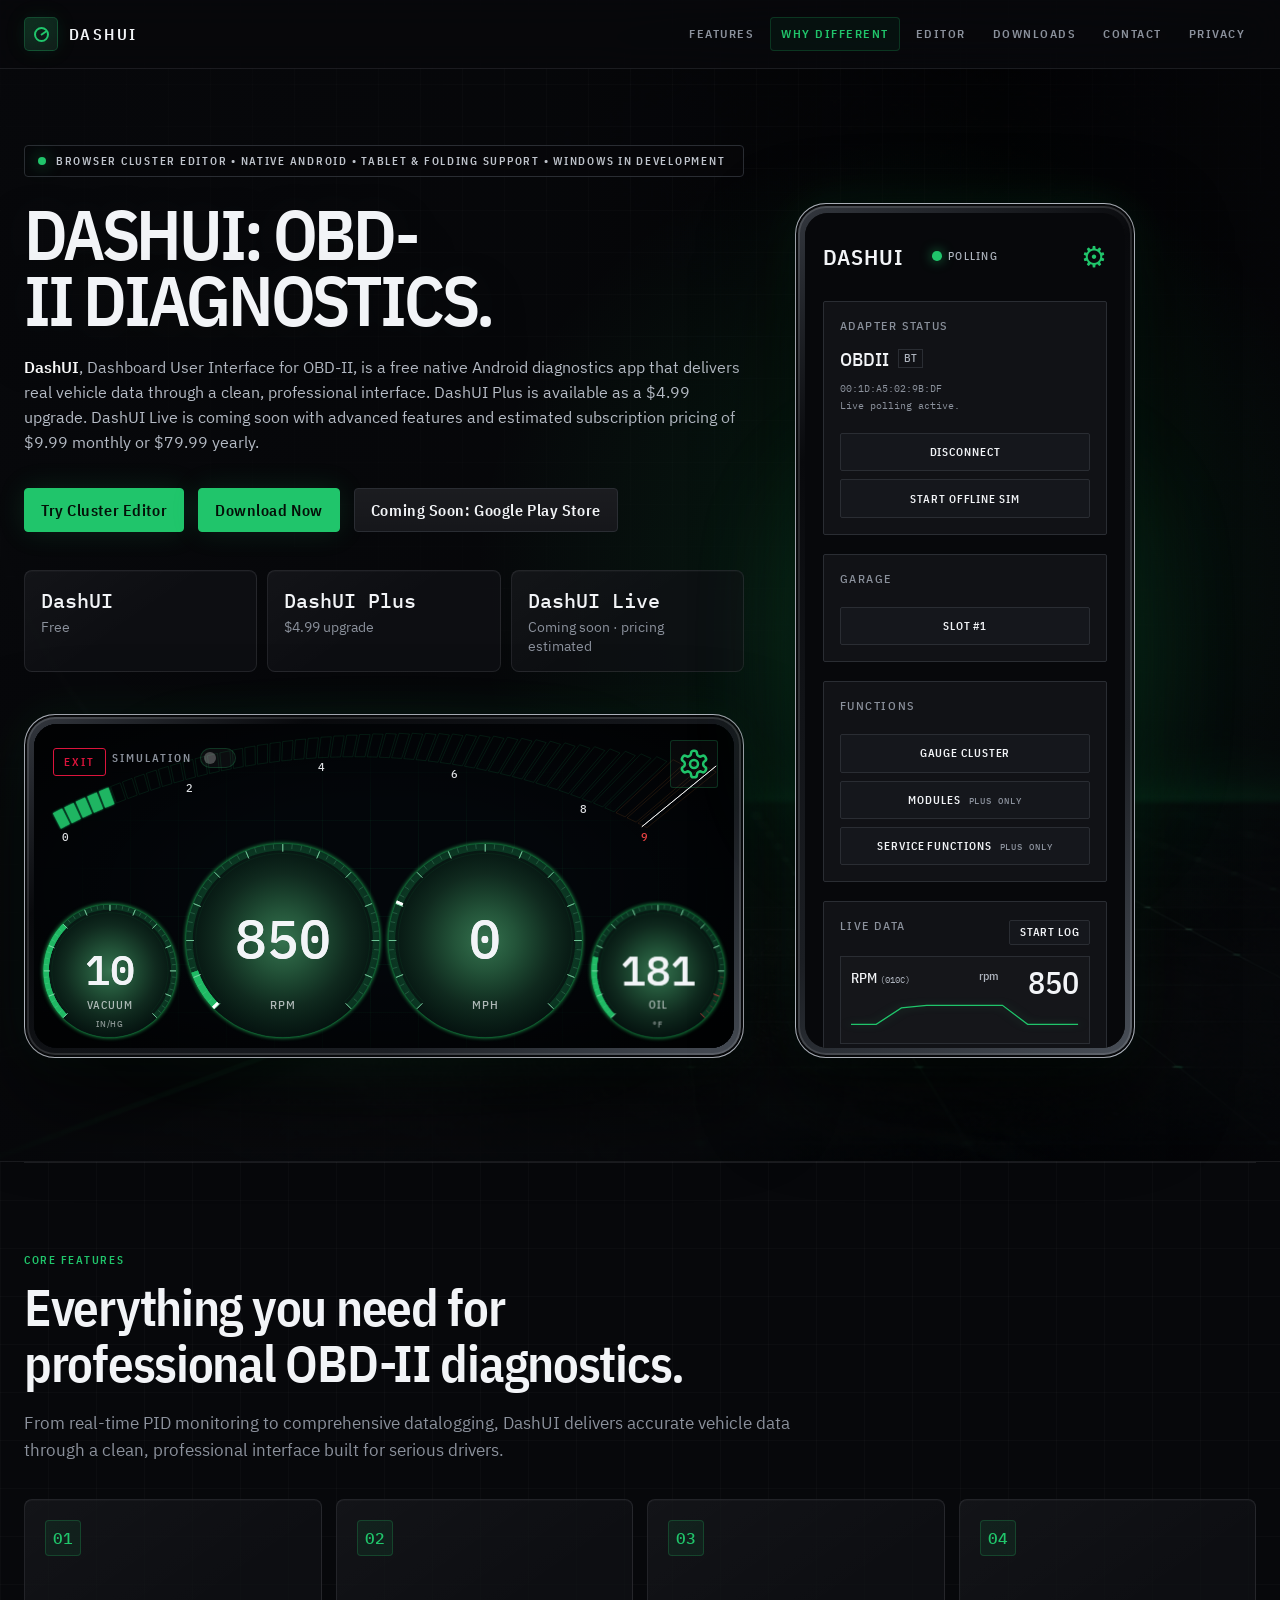
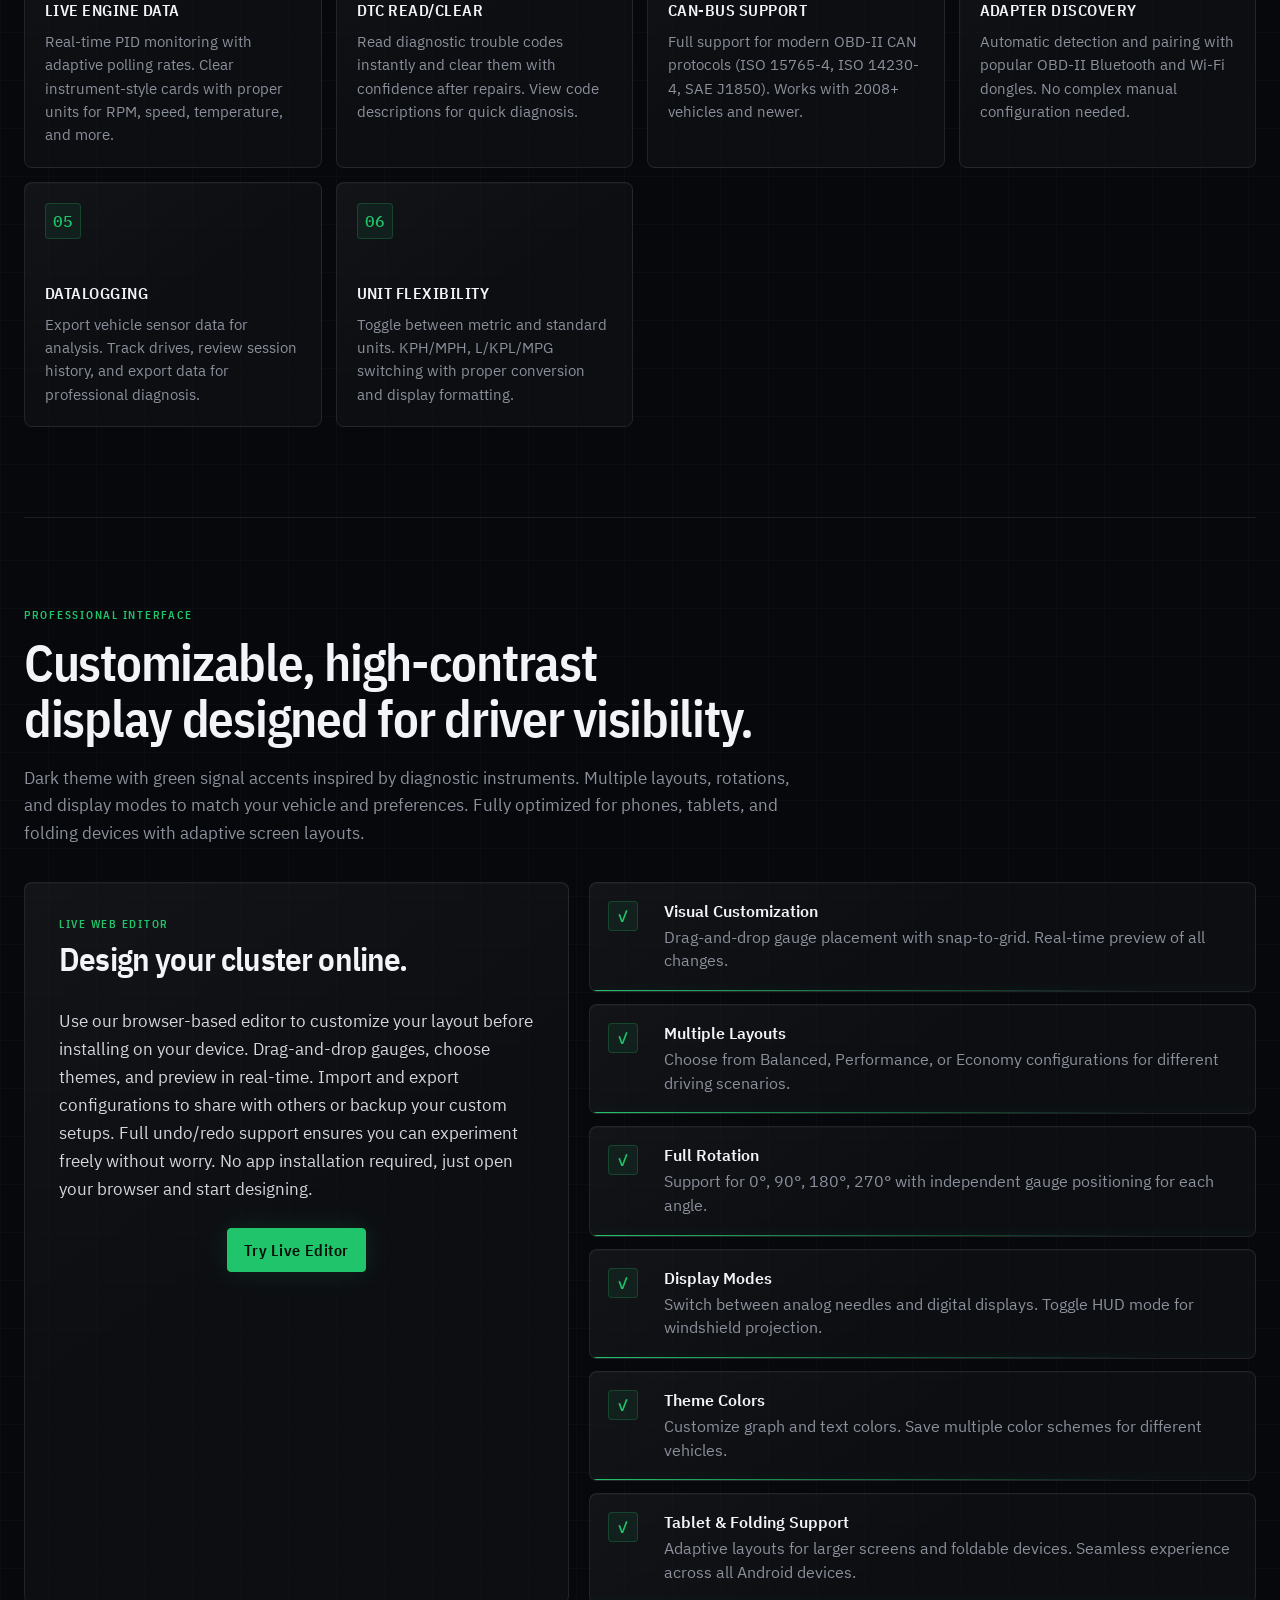
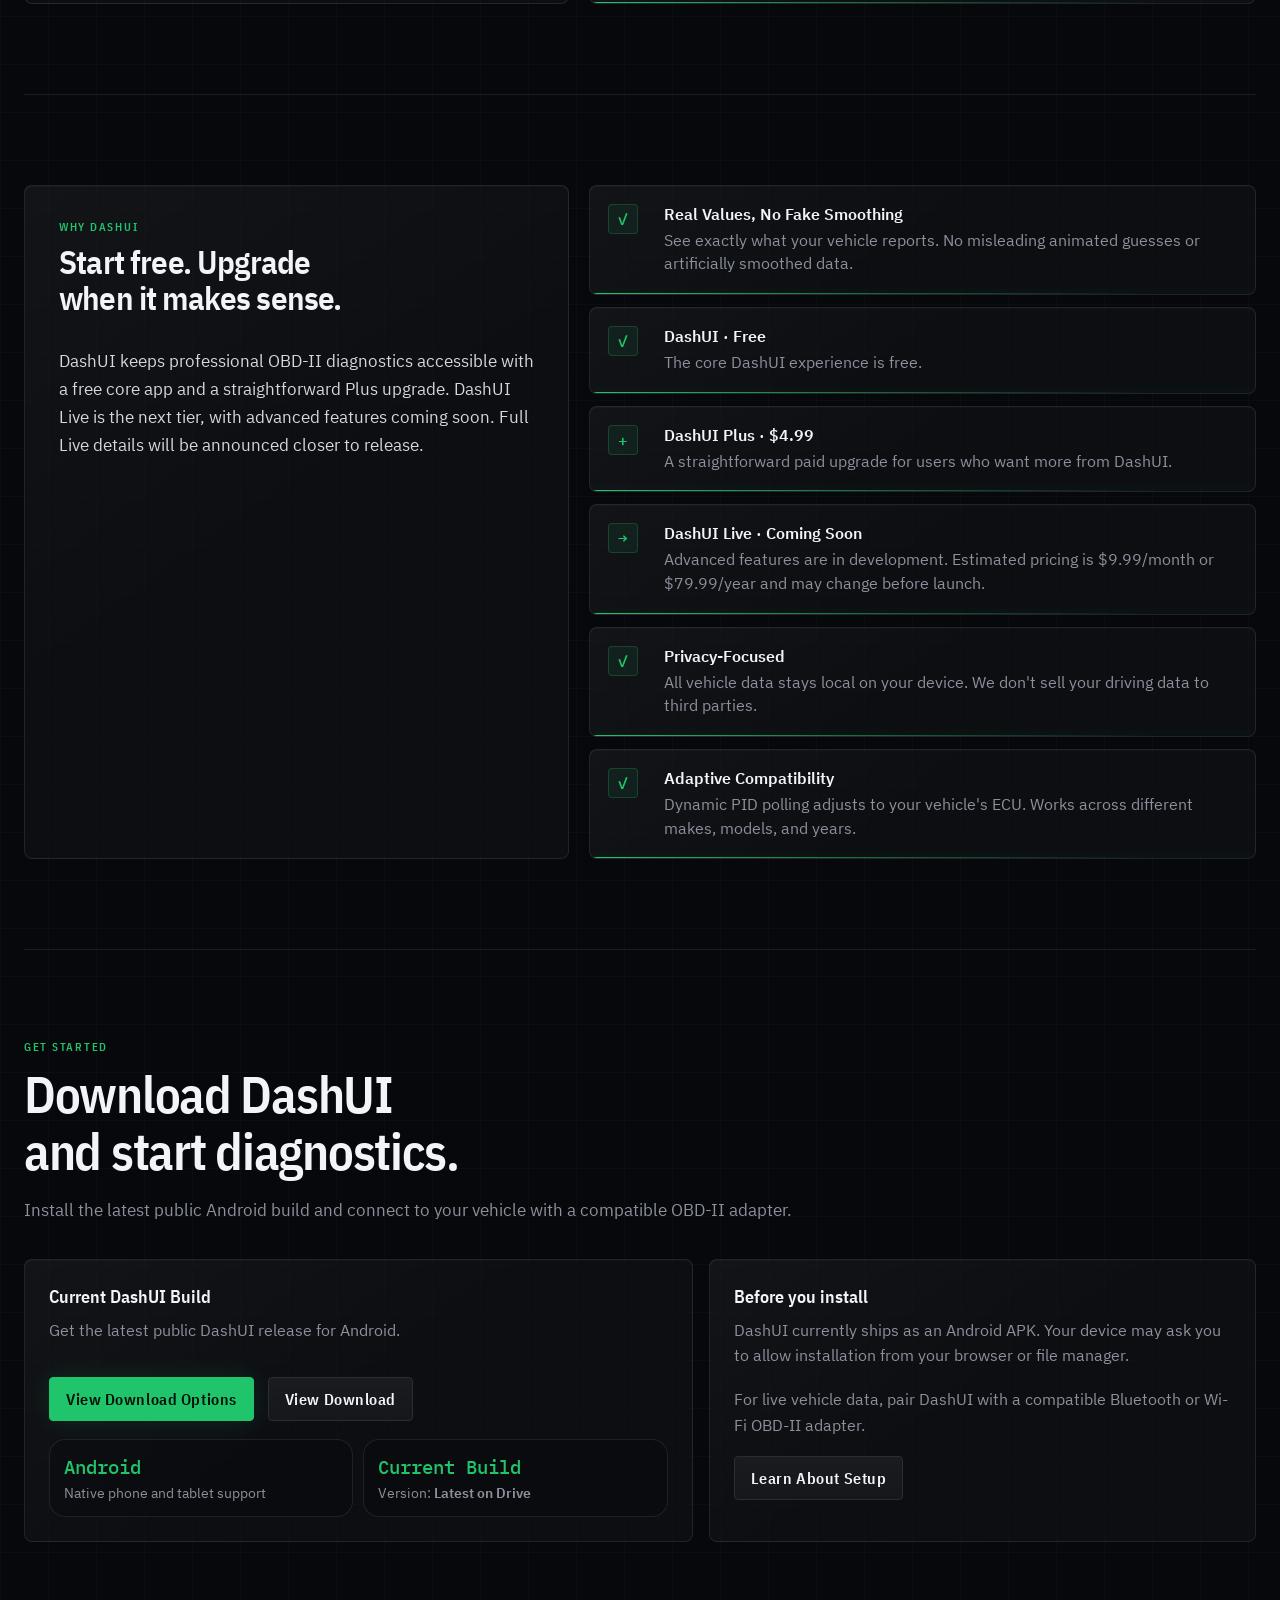
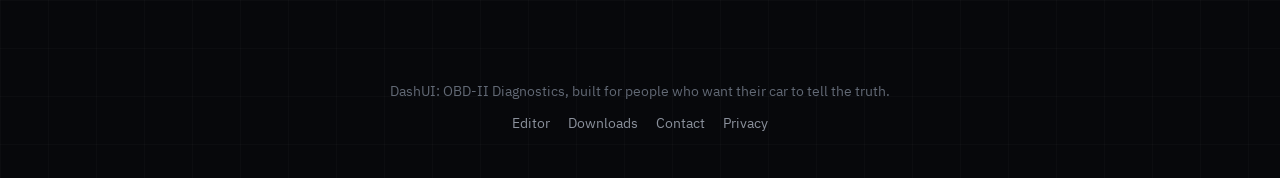
==== commit 1fc75bdd: "Show live APK version on main page" ====
--- a/index.html
+++ b/index.html
@@ -1164,10 +1164,10 @@
             <a class="button primary" href="downloads.html">View Download Options</a>
             <a class="button" href="https://drive.google.com/file/d/1bW5C06iUTrKEwmWQu8i_jXo2aPC1j9pJ/view?usp=drive_link" target="_blank" rel="noopener">View Download</a>
           </div>
-          <div class="download-stats">
+          <div class="download-stats">
             <div class="download-stat"><b>Android</b><span>Native phone and tablet support</span></div>
-            <div class="download-stat"><b>Current Build</b><span>Latest public DashUI release</span></div>
-          </div>
+            <div class="download-stat"><b>Current Build</b><span>Version: <strong id="main-apk-version">Latest on Drive</strong></span></div>
+          </div>
         </article>
 
         <aside class="download-meta-card">
@@ -1191,6 +1191,26 @@
       <a href="contact.html">Contact</a>
       <a href="privacy.html">Privacy</a>
     </div>
-  </footer>
-</body>
-</html>
+  </footer>
+
+  <script>
+    // Keep the main-page build label in sync with the latest public APK.
+    (function () {
+      var VERSION_SCRIPT_URL = "https://script.google.com/macros/s/AKfycbz95E4reMNtw6AsAmxVVGtg_6YgGcmwZ4bJg1apPmZDXSJijqeIED_FYApv_EPdMP2p/exec";
+      var target = document.getElementById("main-apk-version");
+      if (!target || !/^https:\/\//.test(VERSION_SCRIPT_URL)) return;
+
+      window.__dashuiMainApkVersion = function (data) {
+        if (data && data.name) target.textContent = data.name;
+      };
+
+      var s = document.createElement("script");
+      s.async = true;
+      s.src = VERSION_SCRIPT_URL +
+        (VERSION_SCRIPT_URL.indexOf("?") === -1 ? "?" : "&") +
+        "callback=__dashuiMainApkVersion";
+      document.body.appendChild(s);
+    })();
+  </script>
+</body>
+</html>
